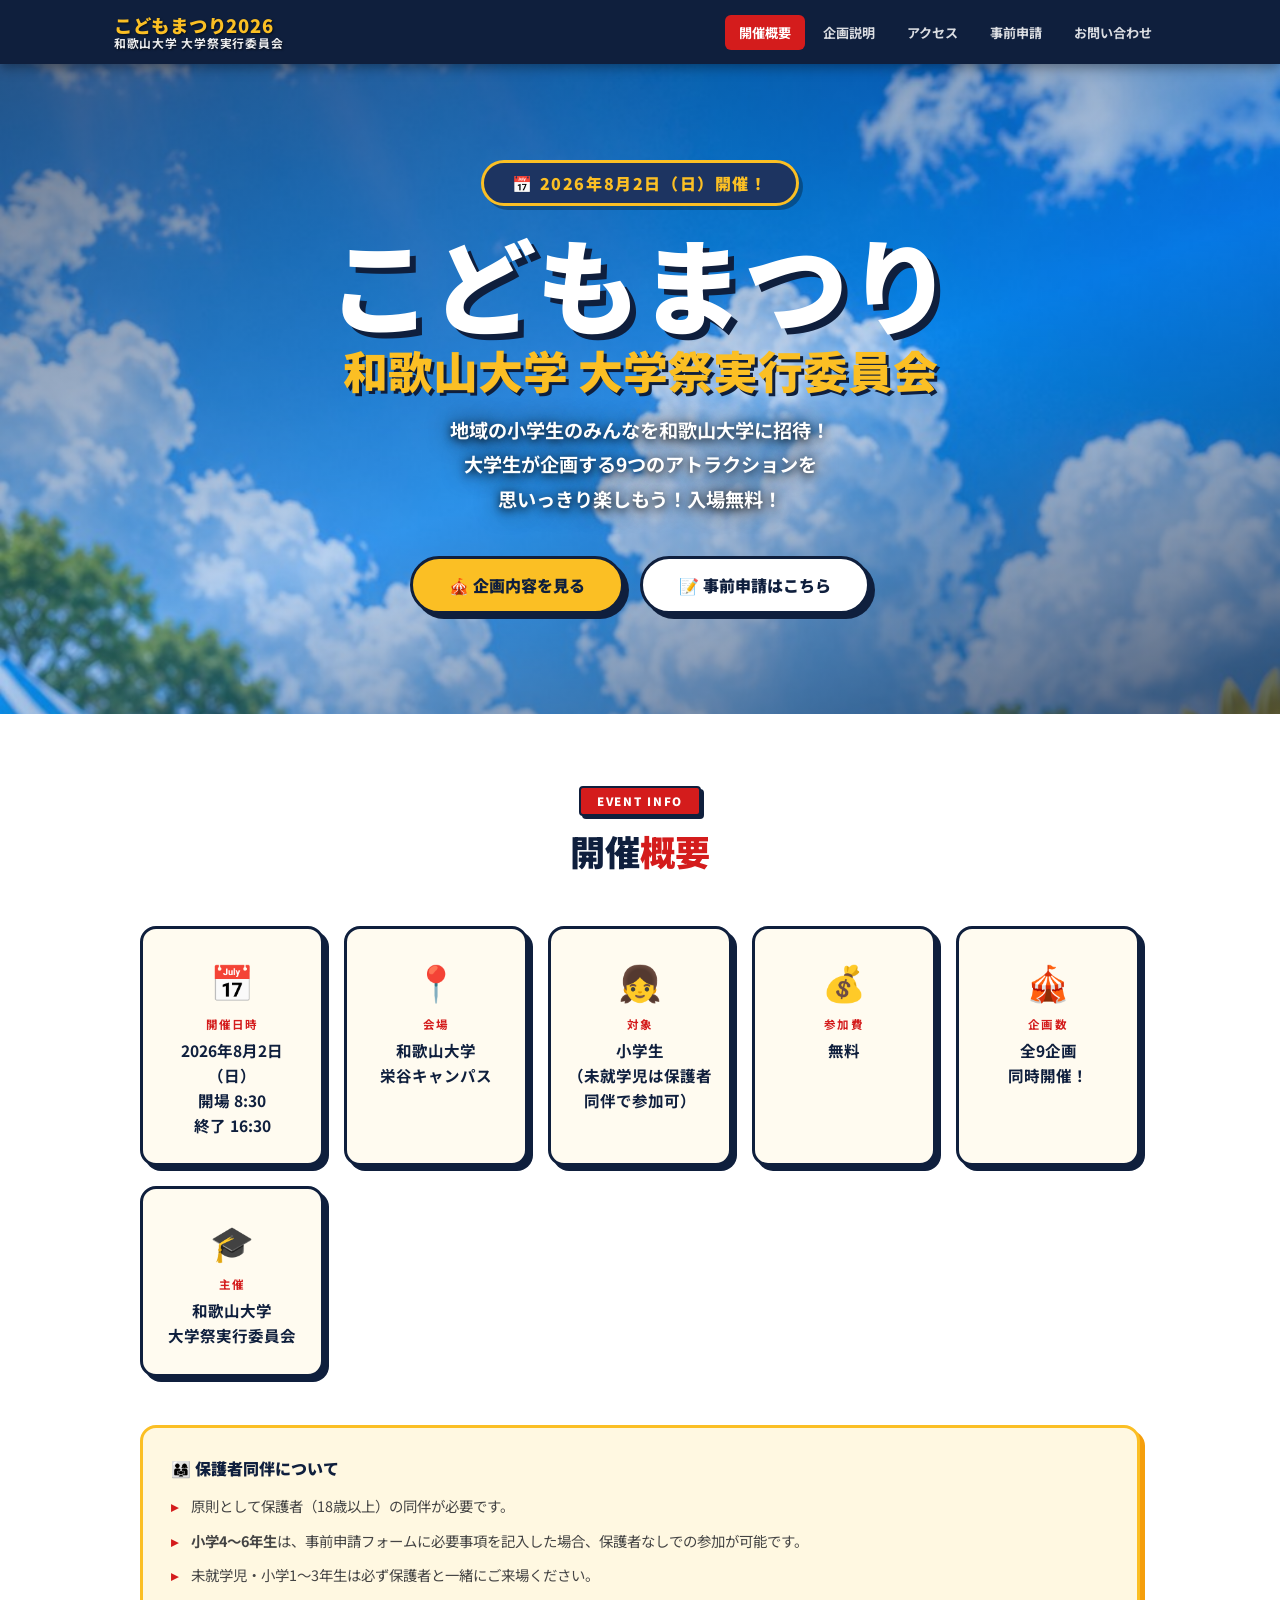
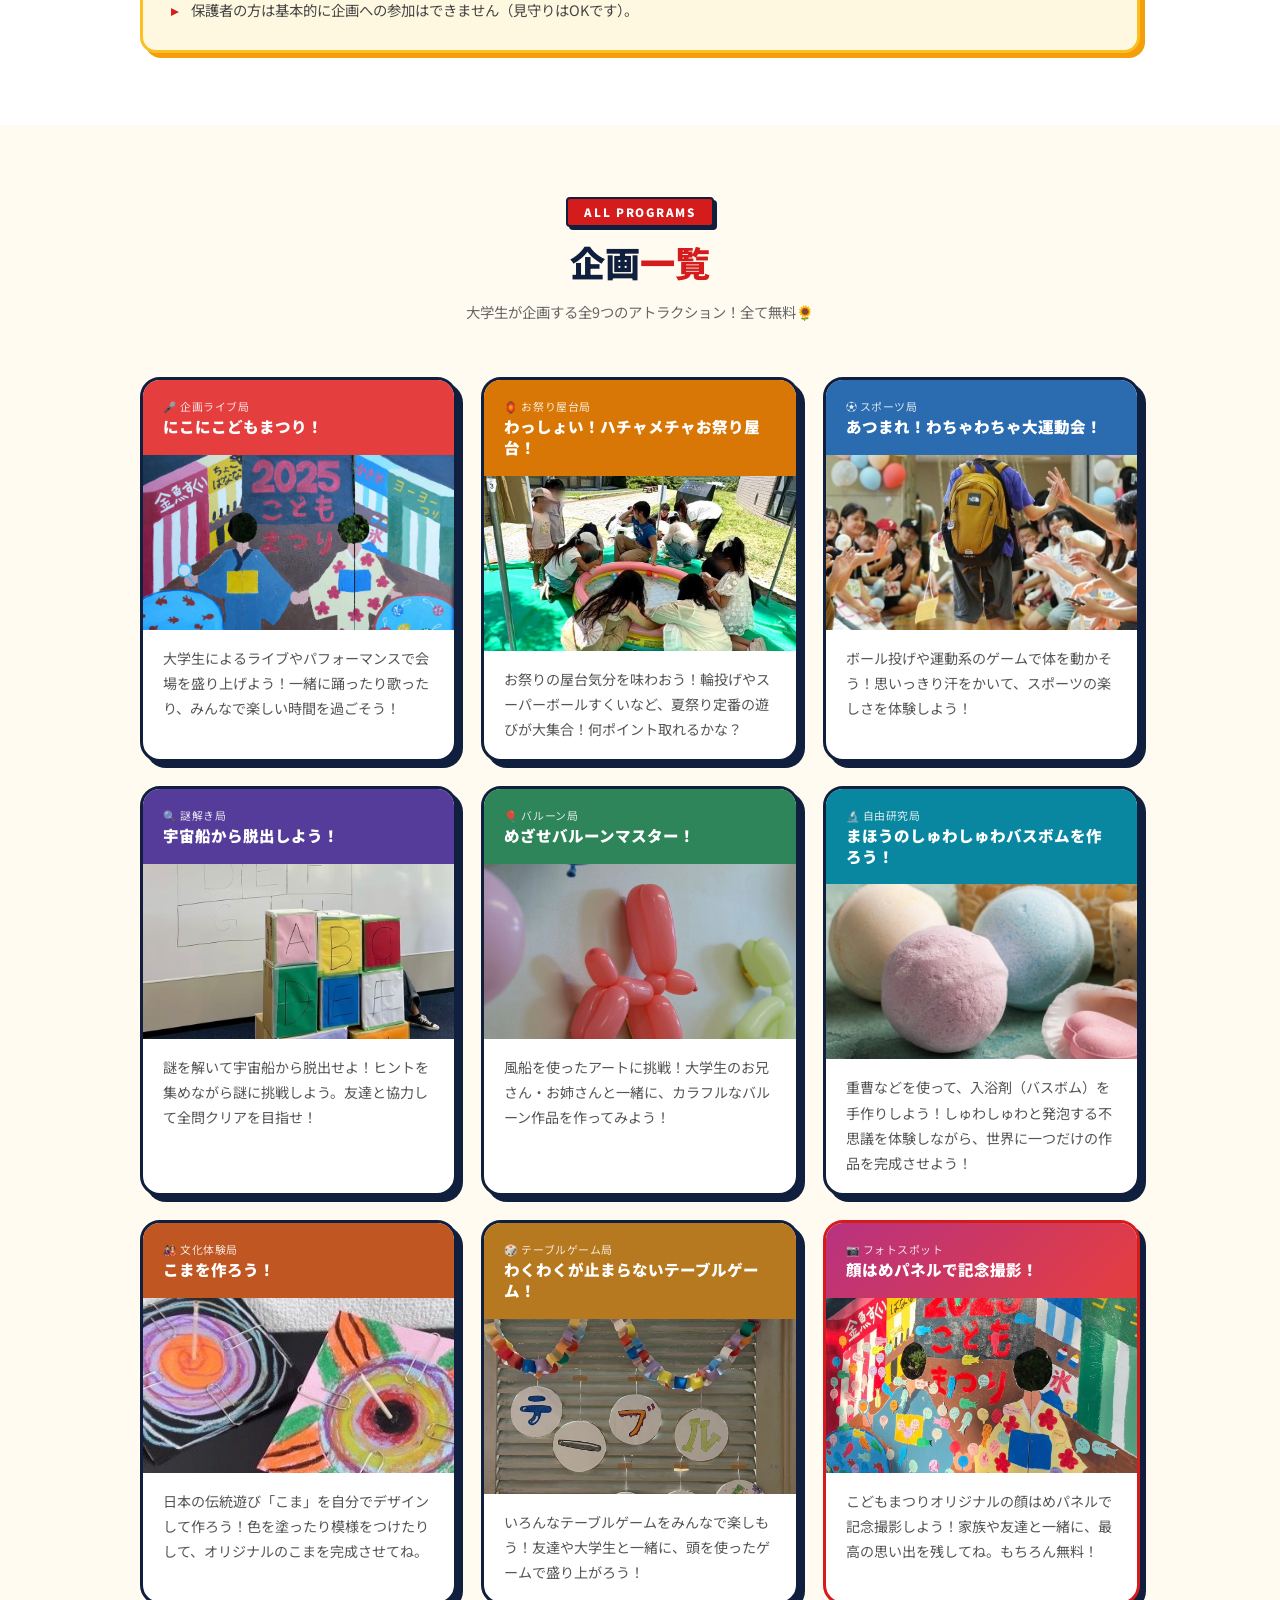
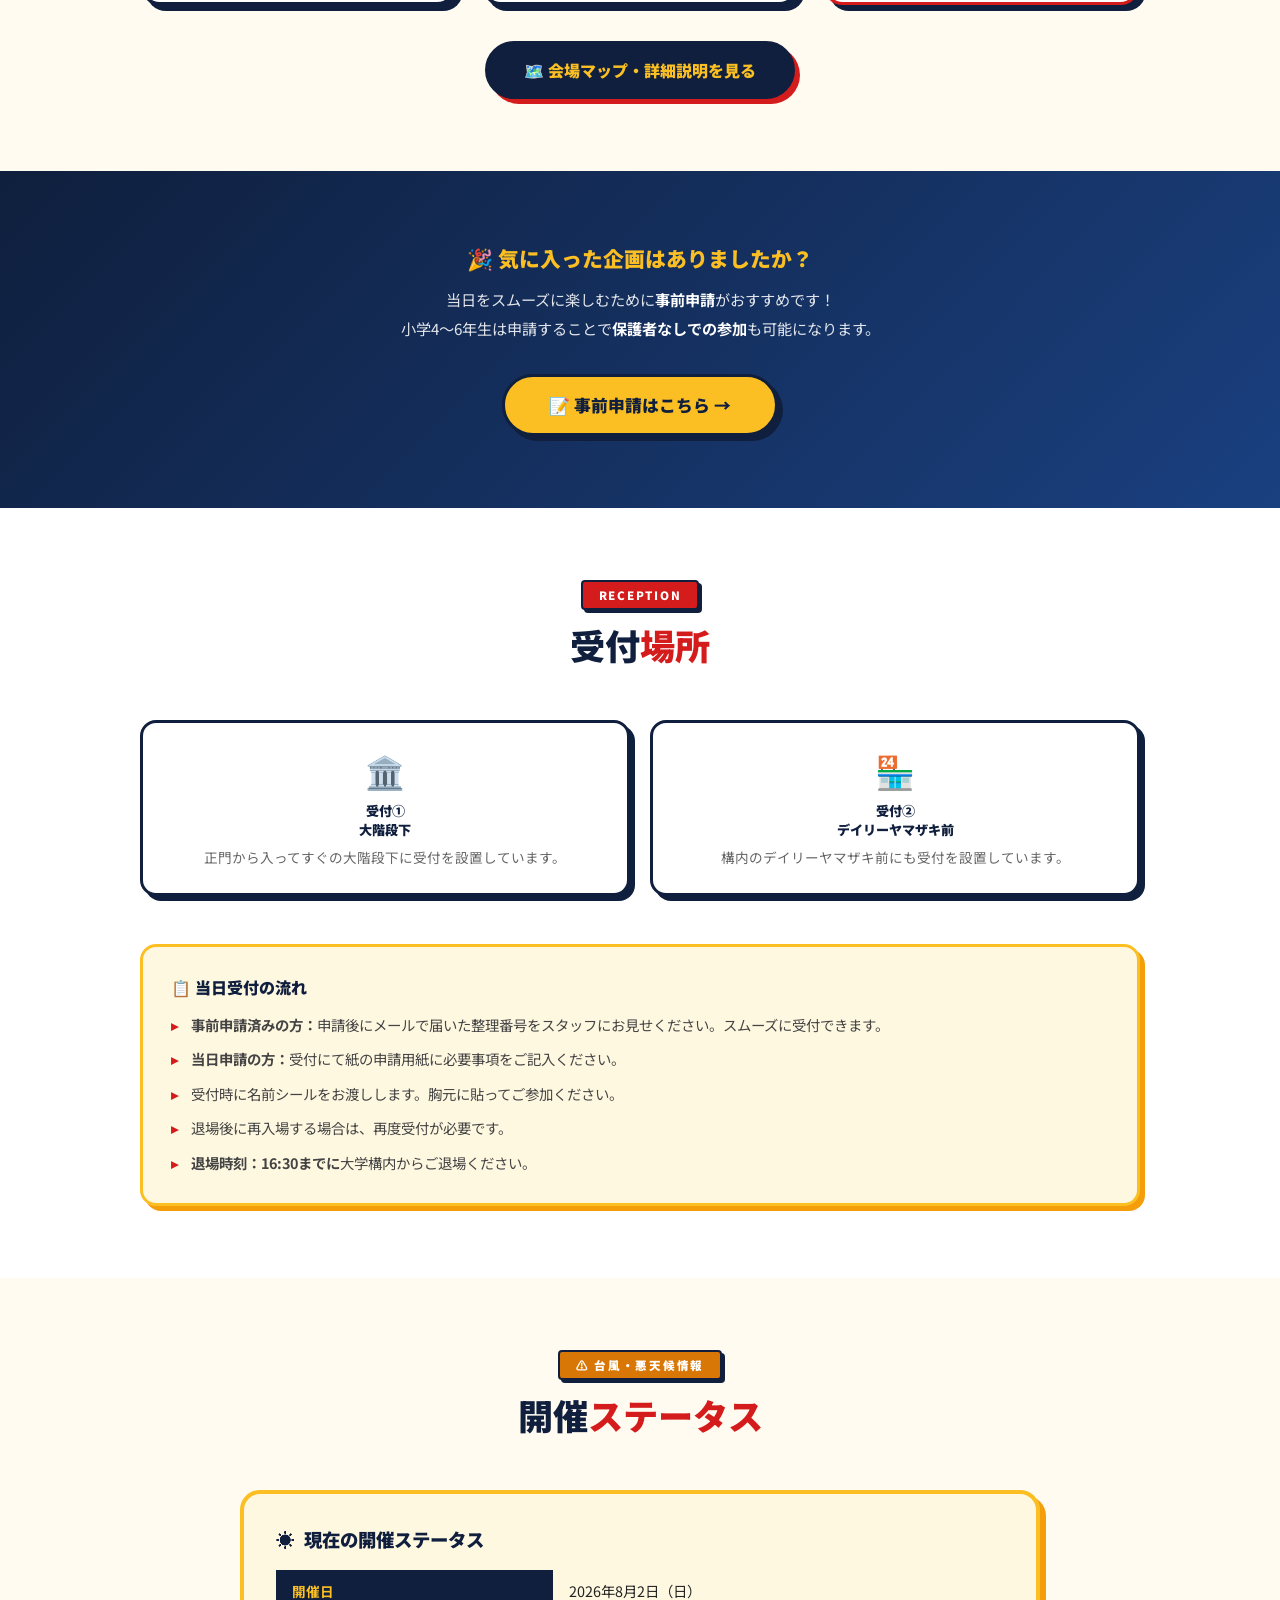
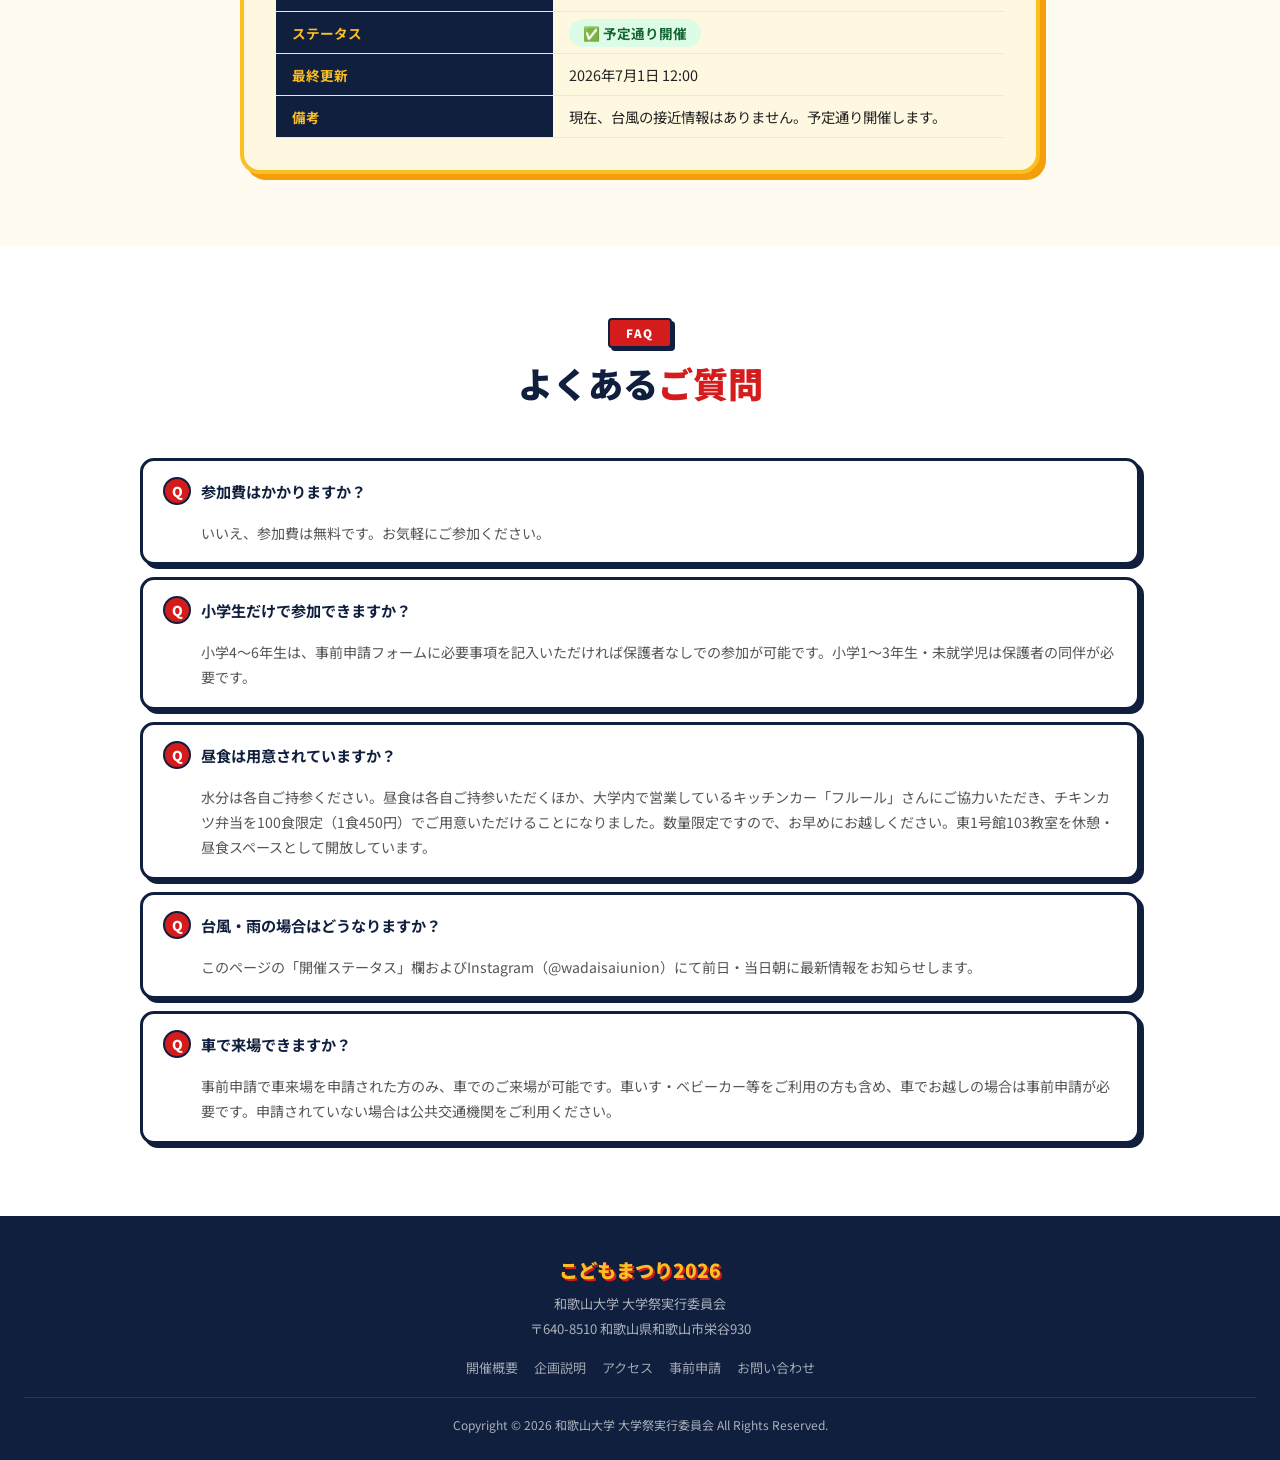
==== index.html @ 5f835b02 "SEO対策：meta description・OGP・canonical・構造化データ・favicon・alt属性を追加" ====
<!DOCTYPE html>
<html lang="ja">
<head>
  <meta charset="UTF-8">
  <meta name="viewport" content="width=device-width, initial-scale=1.0">
  <title>開催概要 | こどもまつり2026</title>
  <meta name="description" content="和歌山大学大学祭実行委員会主催。地域の小学生を招いたこどもまつり2026。2026年8月2日（日）開催！">
  <link rel="canonical" href="https://wadaisai-26.github.io/">
  <link rel="icon" href="favicon.svg" type="image/svg+xml">
  <meta property="og:site_name" content="こどもまつり2026">
  <meta property="og:type" content="website">
  <meta property="og:locale" content="ja_JP">
  <meta property="og:url" content="https://wadaisai-26.github.io/">
  <meta property="og:title" content="開催概要 | こどもまつり2026">
  <meta property="og:description" content="和歌山大学大学祭実行委員会主催。地域の小学生を招いたこどもまつり2026。2026年8月2日（日）開催！">
  <meta property="og:image" content="https://wadaisai-26.github.io/summer_hero.jpg">
  <meta name="twitter:card" content="summary_large_image">
  <link rel="stylesheet" href="common.css">
  <style>
    .hero {
      background: url('summer_hero.jpg') center center / cover no-repeat;
      padding: 96px 24px 100px;
      text-align: center;
      position: relative;
      overflow: hidden;
    }
    .hero::before {
      content: '';
      position: absolute;
      inset: 0;
      background: linear-gradient(160deg,
        rgba(15,31,61,0.60) 0%,
        rgba(20,100,200,0.28) 55%,
        rgba(15,31,61,0.68) 100%);
      z-index: 0;
    }
    .hero > * { position: relative; z-index: 1; }
    @media (max-width: 768px) {
      .hero {
        padding: 72px 24px 80px;
      }
    }
    .hero-badge {
      display: inline-block;
      background: var(--navy);
      color: var(--yellow);
      font-size: 1rem;
      font-weight: 900;
      padding: 8px 28px;
      border-radius: 50px;
      border: 3px solid var(--yellow);
      box-shadow: 4px 4px 0 rgba(0,0,0,0.3);
      margin-bottom: 24px;
      letter-spacing: 0.1em;
    }
    .hero h1 {
      font-size: clamp(3rem, 10vw, 6.5rem);
      font-weight: 900;
      color: #fff;
      line-height: 1;
      text-shadow: 6px 6px 0 var(--navy2);
      margin-bottom: 10px;
    }
    .hero h1 em {
      color: var(--yellow);
      font-style: normal;
      font-size: clamp(1.4rem, 4vw, 2.8rem);
      display: block;
      margin-top: 14px;
      text-shadow: 3px 3px 0 var(--navy2);
    }
    .hero-sub {
      color: #fff;
      font-size: clamp(0.95rem, 2.5vw, 1.2rem);
      font-weight: 700;
      max-width: 580px;
      margin: 20px auto 40px;
      line-height: 1.8;
      text-shadow: 0 2px 8px rgba(0,0,0,0.9), 0 0 24px rgba(0,0,0,0.8);
    }
    .hero-btns { display: flex; gap: 16px; justify-content: center; flex-wrap: wrap; }

    /* 概要グリッド */
    .info-grid {
      display: grid;
      grid-template-columns: repeat(auto-fit, minmax(175px, 1fr));
      gap: 20px;
      margin-bottom: 48px;
    }
    .info-card {
      background: var(--cream);
      border: 3px solid var(--navy2);
      border-radius: 16px;
      padding: 26px 16px;
      text-align: center;
      box-shadow: 5px 5px 0 var(--navy2);
      transition: transform 0.15s;
    }
    .info-card:hover { transform: translate(-2px,-2px); }
    .info-icon { font-size: 2.2rem; margin-bottom: 10px; }
    .info-label { font-size: 0.72rem; font-weight: 700; color: var(--red); letter-spacing: 0.1em; margin-bottom: 6px; }
    .info-value { font-size: 0.97rem; font-weight: 700; color: var(--navy2); line-height: 1.6; }

    /* 保護者ルール・汎用ルールボックス */
    .rule-box {
      background: #fff8e1;
      border: 3px solid var(--yellow);
      border-radius: 16px;
      padding: 28px 28px;
      box-shadow: 5px 5px 0 #f59e0b;
      margin-bottom: 0;
    }
    .rule-box h3 {
      font-size: 1rem;
      font-weight: 900;
      color: var(--navy2);
      margin-bottom: 14px;
      display: flex;
      align-items: center;
      gap: 8px;
    }
    .rule-box ul { list-style: none; display: flex; flex-direction: column; gap: 10px; }
    .rule-box li {
      font-size: 0.9rem;
      padding-left: 1.4em;
      position: relative;
      line-height: 1.7;
      color: #444;
    }
    .rule-box li::before { content: "▸"; color: var(--red); position: absolute; left: 0; font-weight: 700; }

    /* 台風情報 */
    .typhoon-block {
      background: #fff8e1;
      border: 4px solid var(--yellow);
      border-radius: 20px;
      padding: 32px;
      box-shadow: 6px 6px 0 #f59e0b;
      max-width: 800px;
      margin: 0 auto;
    }
    .typhoon-block h2 {
      font-size: 1.15rem;
      font-weight: 900;
      color: var(--navy2);
      margin-bottom: 18px;
      display: flex;
      align-items: center;
      gap: 10px;
    }
    .typhoon-table { width: 100%; border-collapse: collapse; }
    .typhoon-table tr { border-bottom: 1px solid #e5e7eb; }
    .typhoon-table th { background: var(--navy2); color: var(--yellow); padding: 10px 16px; text-align: left; font-size: 0.85rem; width: 38%; }
    .typhoon-table td { padding: 10px 16px; font-size: 0.9rem; }
    .typhoon-detail {
      background: #fef3c7;
      border-left: 4px solid var(--orange);
      padding: 14px 18px;
      border-radius: 0 8px 8px 0;
      margin-top: 14px;
      font-size: 0.9rem;
      line-height: 1.8;
      display: none; /* ← 台風時: block */
    }

    /* FAQ */
    .faq-list { display: flex; flex-direction: column; gap: 12px; }
    .faq-item { background: #fff; border: 3px solid var(--navy2); border-radius: 14px; box-shadow: 4px 4px 0 var(--navy2); }
    .faq-q { padding: 16px 20px; font-weight: 700; font-size: 0.95rem; color: var(--navy2); display: flex; align-items: center; gap: 10px; }
    .faq-q::before { content: "Q"; background: var(--red); color: #fff; min-width: 28px; height: 28px; border-radius: 50%; display: flex; align-items: center; justify-content: center; font-size: 0.85rem; font-weight: 900; border: 2px solid var(--navy2); }
    .faq-a { padding: 0 20px 16px 58px; font-size: 0.88rem; color: #555; line-height: 1.8; }

    /* 受付場所 */
    .reception-grid { display: grid; grid-template-columns: 1fr 1fr; gap: 20px; }
    .reception-card {
      background: #fff;
      border: 3px solid var(--navy2);
      border-radius: 16px;
      padding: 24px 20px;
      text-align: center;
      box-shadow: 5px 5px 0 var(--navy2);
    }
    .reception-card .rc-icon { font-size: 2rem; margin-bottom: 8px; }
    .reception-card h3 { font-size: 0.82rem; font-weight: 900; color: var(--navy2); margin-bottom: 8px; white-space: nowrap; }
    .reception-card p { font-size: 0.85rem; color: #666; line-height: 1.6; }

    /* ===== 企画カード（index.html 埋め込み用） ===== */
    .program-grid {
      display: grid;
      grid-template-columns: repeat(auto-fit, minmax(280px, 1fr));
      gap: 24px;
    }
    .program-card {
      background: #fff;
      border: 3px solid var(--navy2);
      border-radius: 20px;
      overflow: hidden;
      box-shadow: 6px 6px 0 var(--navy2);
      transition: transform 0.15s, box-shadow 0.15s;
    }
    .ph { padding: 18px 20px; color: #fff; display: flex; align-items: center; gap: 12px; }
    .program-card:nth-child(1) .ph { background: #e53e3e; }
    .program-card:nth-child(2) .ph { background: #d97706; }
    .program-card:nth-child(3) .ph { background: #2b6cb0; }
    .program-card:nth-child(4) .ph { background: #553c9a; }
    .program-card:nth-child(5) .ph { background: #2f855a; }
    .program-card:nth-child(6) .ph { background: #0987a0; }
    .program-card:nth-child(7) .ph { background: #c05621; }
    .program-card:nth-child(8) .ph { background: #b7791f; }
    .program-card:nth-child(9) .ph { background: #b83280; }
    .ph-section { font-size: 0.68rem; opacity: 0.85; margin-bottom: 2px; letter-spacing: 0.05em; }
    .ph h3 { font-size: 0.97rem; font-weight: 900; line-height: 1.35; }
    .pc-img img { width: 100%; height: 175px; object-fit: cover; display: block; }
    .pb { padding: 16px 20px; }
    .pb p { font-size: 0.88rem; color: #555; line-height: 1.8; }
    .program-card.special { border-color: var(--red); }
    .program-card.special .ph { background: linear-gradient(135deg, #b83280, #e53e3e) !important; }

    /* 事前申請CTA */
    .apply-cta {
      background: linear-gradient(135deg, #0f1f3d 0%, #1a4080 100%);
      text-align: center;
      padding: 72px 24px;
    }
    .apply-cta-inner { max-width: 560px; margin: 0 auto; }

    @media(max-width:768px){
      .reception-grid{ grid-template-columns:1fr 1fr; }
      .info-grid{ grid-template-columns:repeat(3,1fr); gap:12px; }
      .info-card{ padding:16px 8px; }
      .info-icon{ font-size:1.6rem; }
      .info-value{ font-size:0.82rem; }
      .info-label{ font-size:0.65rem; }
      /* 企画カード スマホ: 3列コンパクト */
      .program-grid { grid-template-columns: repeat(3, 1fr); gap: 8px; }
      .program-card { border-radius: 10px; border-width: 2px; box-shadow: 2px 2px 0 var(--navy2); display: flex; flex-direction: column; aspect-ratio: 4/5; }
      .program-card.special { border-color: var(--navy2) !important; }
      .ph { padding: 6px 8px; gap: 4px; flex-shrink: 0; }
      .ph-section { font-size: 0.55rem; margin-bottom: 0; }
      .ph h3 { display: none; }
      .pc-img { flex: 1; }
      .pc-img img { width: 100%; height: 100%; object-fit: cover; }
      .pb { display: none; }
    }
  </style>
  <script type="application/ld+json">
  {
    "@context": "https://schema.org",
    "@type": "Event",
    "name": "こどもまつり2026",
    "startDate": "2026-08-02T08:30+09:00",
    "endDate": "2026-08-02T16:30+09:00",
    "eventAttendanceMode": "https://schema.org/OfflineEventAttendanceMode",
    "eventStatus": "https://schema.org/EventScheduled",
    "location": {
      "@type": "Place",
      "name": "和歌山大学",
      "address": {
        "@type": "PostalAddress",
        "addressLocality": "和歌山市",
        "addressRegion": "和歌山県",
        "addressCountry": "JP"
      }
    },
    "image": ["https://wadaisai-26.github.io/summer_hero.jpg"],
    "description": "和歌山大学大学祭実行委員会主催。地域の小学生を招いたこどもまつり2026。大学生が企画する9つのアトラクションを楽しめる入場無料のイベント。",
    "organizer": {
      "@type": "Organization",
      "name": "和歌山大学大学祭実行委員会",
      "url": "https://wadaisai-26.github.io/"
    },
    "offers": {
      "@type": "Offer",
      "price": "0",
      "priceCurrency": "JPY",
      "availability": "https://schema.org/InStock",
      "url": "https://wadaisai-26.github.io/apply.html"
    }
  }
  </script>
</head>
<body>

  <!-- 台風バナー（台風時: display:none → display:block） -->
  <div id="notice-banner" style="display:none">
    <span class="ntxt">⚠️【重要】</span> 台風接近のため開催状況が変更されました。
    <a href="#typhoon">詳細はこちら</a>
  </div>

  <header>
    <div class="header-inner">
      <a href="index.html" class="header-logo">
        こどもまつり2026
        <small>和歌山大学 大学祭実行委員会</small>
      </a>
      <nav class="global-nav">
        <a href="index.html" class="active">開催概要</a>
        <a href="program.html">企画説明</a>
        <a href="access.html">アクセス</a>
        <a href="apply.html">事前申請</a>
        <a href="contact.html">お問い合わせ</a>
      </nav>
      <button class="mobile-menu-btn" aria-label="メニュー"><span></span><span></span><span></span></button>
    </div>
  </header>

  <!-- ヒーロー -->
  <section class="hero">
    <div class="hero-badge">📅 2026年8月2日（日）開催！</div>
    <h1>
      こどもまつり
      <em>和歌山大学 大学祭実行委員会</em>
    </h1>
    <p class="hero-sub">
      地域の小学生のみんなを和歌山大学に招待！<br>
      大学生が企画する9つのアトラクションを<br>
      思いっきり楽しもう！入場無料！
    </p>
    <div class="hero-btns">
      <a href="#programs" class="btn-main">🎪 企画内容を見る</a>
      <a href="apply.html" class="btn-main" style="background:#fff;">📝 事前申請はこちら</a>
    </div>
  </section>

  <!-- 開催概要 -->
  <section class="section section-alt">
    <div class="container">
      <div class="section-head">
        <div class="section-label">EVENT INFO</div>
        <h2 class="section-title">開催<span>概要</span></h2>
      </div>
      <div class="info-grid">
        <div class="info-card"><div class="info-icon">📅</div><div class="info-label">開催日時</div><div class="info-value">2026年8月2日（日）<br>開場 8:30<br>終了 16:30</div></div>
        <div class="info-card"><div class="info-icon">📍</div><div class="info-label">会場</div><div class="info-value">和歌山大学<br>栄谷キャンパス</div></div>
        <div class="info-card"><div class="info-icon">👧</div><div class="info-label">対象</div><div class="info-value">小学生<br>（未就学児は保護者<br>同伴で参加可）</div></div>
        <div class="info-card"><div class="info-icon">💰</div><div class="info-label">参加費</div><div class="info-value">無料</div></div>
        <div class="info-card"><div class="info-icon">🎪</div><div class="info-label">企画数</div><div class="info-value">全9企画<br>同時開催！</div></div>
        <div class="info-card"><div class="info-icon">🎓</div><div class="info-label">主催</div><div class="info-value">和歌山大学<br>大学祭実行委員会</div></div>
      </div>

      <!-- 保護者同伴ルール -->
      <div class="rule-box">
        <h3>👨‍👩‍👧 保護者同伴について</h3>
        <ul>
          <li>原則として保護者（18歳以上）の同伴が必要です。</li>
          <li><strong>小学4〜6年生</strong>は、事前申請フォームに必要事項を記入した場合、保護者なしでの参加が可能です。</li>
          <li>未就学児・小学1〜3年生は必ず保護者と一緒にご来場ください。</li>
          <li>保護者の方は基本的に企画への参加はできません（見守りはOKです）。</li>
        </ul>
      </div>
    </div>
  </section>

  <!-- ===== 企画一覧（同一ページ内） ===== -->
  <section class="section" id="programs">
    <div class="container">
      <div class="section-head">
        <div class="section-label">ALL PROGRAMS</div>
        <h2 class="section-title">企画<span>一覧</span></h2>
        <p style="font-size:0.9rem;color:#666;margin-top:14px;line-height:1.8">
          大学生が企画する全9つのアトラクション！全て無料🌻
        </p>
      </div>

      <div class="program-grid">

        <div class="program-card">
          <div class="ph">
            <div class="ph-text">
              <div class="ph-section">🎤 企画ライブ局</div>
              <h3>にこにこどもまつり！</h3>
            </div>
          </div>
          <div class="pc-img"><img src="festival.jpg" alt="企画ライブ局"></div>
          <div class="pb">
            <p>大学生によるライブやパフォーマンスで会場を盛り上げよう！一緒に踊ったり歌ったり、みんなで楽しい時間を過ごそう！</p>
          </div>
        </div>

        <div class="program-card">
          <div class="ph">
            <div class="ph-text">
              <div class="ph-section">🏮 お祭り屋台局</div>
              <h3>わっしょい！ハチャメチャお祭り屋台！</h3>
            </div>
          </div>
          <div class="pc-img"><img src="yatai.jpg" alt="お祭り屋台局"></div>
          <div class="pb">
            <p>お祭りの屋台気分を味わおう！輪投げやスーパーボールすくいなど、夏祭り定番の遊びが大集合！何ポイント取れるかな？</p>
          </div>
        </div>

        <div class="program-card">
          <div class="ph">
            <div class="ph-text">
              <div class="ph-section">⚽ スポーツ局</div>
              <h3>あつまれ！わちゃわちゃ大運動会！</h3>
            </div>
          </div>
          <div class="pc-img"><img src="sports.jpg" alt="スポーツ局"></div>
          <div class="pb">
            <p>ボール投げや運動系のゲームで体を動かそう！思いっきり汗をかいて、スポーツの楽しさを体験しよう！</p>
          </div>
        </div>

        <div class="program-card">
          <div class="ph">
            <div class="ph-text">
              <div class="ph-section">🔍 謎解き局</div>
              <h3>宇宙船から脱出しよう！</h3>
            </div>
          </div>
          <div class="pc-img"><img src="nazotoki.jpg" alt="謎解き局"></div>
          <div class="pb">
            <p>謎を解いて宇宙船から脱出せよ！ヒントを集めながら謎に挑戦しよう。友達と協力して全問クリアを目指せ！</p>
          </div>
        </div>

        <div class="program-card">
          <div class="ph">
            <div class="ph-text">
              <div class="ph-section">🎈 バルーン局</div>
              <h3>めざせバルーンマスター！</h3>
            </div>
          </div>
          <div class="pc-img"><img src="balloon.jpg" alt="バルーン局"></div>
          <div class="pb">
            <p>風船を使ったアートに挑戦！大学生のお兄さん・お姉さんと一緒に、カラフルなバルーン作品を作ってみよう！</p>
          </div>
        </div>

        <div class="program-card">
          <div class="ph">
            <div class="ph-text">
              <div class="ph-section">🔬 自由研究局</div>
              <h3>まほうのしゅわしゅわバスボムを作ろう！</h3>
            </div>
          </div>
          <div class="pc-img"><img src="basbomb.jpg" alt="自由研究局"></div>
          <div class="pb">
            <p>重曹などを使って、入浴剤（バスボム）を手作りしよう！しゅわしゅわと発泡する不思議を体験しながら、世界に一つだけの作品を完成させよう！</p>
          </div>
        </div>

        <div class="program-card">
          <div class="ph">
            <div class="ph-text">
              <div class="ph-section">🎎 文化体験局</div>
              <h3>こまを作ろう！</h3>
            </div>
          </div>
          <div class="pc-img"><img src="koma.jpg" alt="文化体験局"></div>
          <div class="pb">
            <p>日本の伝統遊び「こま」を自分でデザインして作ろう！色を塗ったり模様をつけたりして、オリジナルのこまを完成させてね。</p>
          </div>
        </div>

        <div class="program-card">
          <div class="ph">
            <div class="ph-text">
              <div class="ph-section">🎲 テーブルゲーム局</div>
              <h3>わくわくが止まらないテーブルゲーム！</h3>
            </div>
          </div>
          <div class="pc-img"><img src="tablegame.jpg" alt="テーブルゲーム局"></div>
          <div class="pb">
            <p>いろんなテーブルゲームをみんなで楽しもう！友達や大学生と一緒に、頭を使ったゲームで盛り上がろう！</p>
          </div>
        </div>

        <div class="program-card special">
          <div class="ph" style="background:linear-gradient(135deg,#0987a0,#2b6cb0)">
            <div class="ph-text">
              <div class="ph-section">📷 フォトスポット</div>
              <h3>顔はめパネルで記念撮影！</h3>
            </div>
          </div>
          <div class="pc-img"><img src="kaohame.jpg" alt="フォトスポット"></div>
          <div class="pb">
            <p>こどもまつりオリジナルの顔はめパネルで記念撮影しよう！家族や友達と一緒に、最高の思い出を残してね。もちろん無料！</p>
          </div>
        </div>

      </div>

      <!-- 詳細ページへのリンク -->
      <div style="text-align:center;margin-top:36px">
        <a href="program.html" class="btn-navy">🗺️ 会場マップ・詳細説明を見る</a>
      </div>
    </div>
  </section>

  <!-- ===== 事前申請 CTA ===== -->
  <section class="apply-cta">
    <div class="apply-cta-inner">
      <p style="font-size:clamp(1rem,3vw,1.3rem);font-weight:900;color:var(--yellow);margin-bottom:12px">
        🎉 気に入った企画はありましたか？
      </p>
      <p style="font-size:0.95rem;color:rgba(255,255,255,0.88);margin-bottom:32px;line-height:1.9">
        当日をスムーズに楽しむために<strong style="color:#fff">事前申請</strong>がおすすめです！<br>
        小学4〜6年生は申請することで<strong style="color:#fff">保護者なしでの参加</strong>も可能になります。
      </p>
      <a href="apply.html" class="btn-main" style="font-size:1.05rem;padding:16px 44px">📝 事前申請はこちら →</a>
    </div>
  </section>

  <!-- 受付について -->
  <section class="section section-alt">
    <div class="container">
      <div class="section-head">
        <div class="section-label">RECEPTION</div>
        <h2 class="section-title">受付<span>場所</span></h2>
      </div>
      <div class="reception-grid" style="margin-bottom:48px">
        <div class="reception-card">
          <div class="rc-icon">🏛️</div>
          <h3>受付①<br>大階段下</h3>
          <p>正門から入ってすぐの大階段下に受付を設置しています。</p>
        </div>
        <div class="reception-card">
          <div class="rc-icon">🏪</div>
          <h3>受付②<br>デイリーヤマザキ前</h3>
          <p>構内のデイリーヤマザキ前にも受付を設置しています。</p>
        </div>
      </div>
      <div class="rule-box">
        <h3>📋 当日受付の流れ</h3>
        <ul>
          <li><strong>事前申請済みの方：</strong>申請後にメールで届いた整理番号をスタッフにお見せください。スムーズに受付できます。</li>
          <li><strong>当日申請の方：</strong>受付にて紙の申請用紙に必要事項をご記入ください。</li>
          <li>受付時に名前シールをお渡しします。胸元に貼ってご参加ください。</li>
          <li>退場後に再入場する場合は、再度受付が必要です。</li>
          <li><strong>退場時刻：16:30までに</strong>大学構内からご退場ください。</li>
        </ul>
      </div>
    </div>
  </section>

  <!-- 台風・悪天候情報 -->
  <section class="section" id="typhoon">
    <div class="container">
      <div class="section-head">
        <div class="section-label" style="background:#d97706">⚠ 台風・悪天候情報</div>
        <h2 class="section-title">開催<span>ステータス</span></h2>
      </div>
      <div class="typhoon-block">
        <h2><span>☀️</span>現在の開催ステータス</h2>
        <table class="typhoon-table">
          <tr><th>開催日</th><td>2026年8月2日（日）</td></tr>
          <tr>
            <th>ステータス</th>
            <!-- ★ 変更ポイント：中止→status-cancel／延期→status-delay -->
            <td><span class="status-open">✅ 予定通り開催</span></td>
          </tr>
          <tr>
            <th>最終更新</th>
            <!-- ★ 変更ポイント：更新日時を書き換えてください -->
            <td>2026年7月1日 12:00</td>
          </tr>
          <tr>
            <th>備考</th>
            <!-- ★ 変更ポイント：メッセージを書き換えてください -->
            <td>現在、台風の接近情報はありません。予定通り開催します。</td>
          </tr>
        </table>
        <!-- ★ 台風詳細（display:none → block で表示） -->
        <div class="typhoon-detail">
          <strong>⚠️ 台風接近に伴う対応について</strong><br><br>
          台風○号の接近に伴い、こどもまつりの開催を中止することになりました。<br>
          ご参加予定の皆様には大変申し訳ございません。<br><br>
          ・振替開催：現時点では未定です<br>
          ・お問い合わせ：zusi@wakayama-u.ac.jp / 080-6382-5562<br><br>
          今後の情報はこのページおよびInstagram（@wadaisaiunion）にてお知らせします。
        </div>
      </div>
    </div>
  </section>

  <!-- よくある質問 -->
  <section class="section section-alt">
    <div class="container">
      <div class="section-head">
        <div class="section-label">FAQ</div>
        <h2 class="section-title">よくある<span>ご質問</span></h2>
      </div>
      <div class="faq-list">
        <div class="faq-item">
          <div class="faq-q">参加費はかかりますか？</div>
          <div class="faq-a">いいえ、参加費は無料です。お気軽にご参加ください。</div>
        </div>
        <div class="faq-item">
          <div class="faq-q">小学生だけで参加できますか？</div>
          <div class="faq-a">小学4〜6年生は、事前申請フォームに必要事項を記入いただければ保護者なしでの参加が可能です。小学1〜3年生・未就学児は保護者の同伴が必要です。</div>
        </div>
        <div class="faq-item">
          <div class="faq-q">昼食は用意されていますか？</div>
          <div class="faq-a">水分は各自ご持参ください。昼食は各自ご持参いただくほか、大学内で営業しているキッチンカー「フルール」さんにご協力いただき、チキンカツ弁当を100食限定（1食450円）でご用意いただけることになりました。数量限定ですので、お早めにお越しください。東1号館103教室を休憩・昼食スペースとして開放しています。</div>
        </div>
        <div class="faq-item">
          <div class="faq-q">台風・雨の場合はどうなりますか？</div>
          <div class="faq-a">このページの「開催ステータス」欄およびInstagram（@wadaisaiunion）にて前日・当日朝に最新情報をお知らせします。</div>
        </div>
        <div class="faq-item">
          <div class="faq-q">車で来場できますか？</div>
          <div class="faq-a">事前申請で車来場を申請された方のみ、車でのご来場が可能です。車いす・ベビーカー等をご利用の方も含め、車でお越しの場合は事前申請が必要です。申請されていない場合は公共交通機関をご利用ください。</div>
        </div>
      </div>
    </div>
  </section>

  <footer>
    <div class="footer-logo">こどもまつり2026</div>
    <p>和歌山大学 大学祭実行委員会<br>〒640-8510 和歌山県和歌山市栄谷930</p>
    <div class="footer-nav">
      <a href="index.html">開催概要</a>
      <a href="program.html">企画説明</a>
      <a href="access.html">アクセス</a>
      <a href="apply.html">事前申請</a>
      <a href="contact.html">お問い合わせ</a>
    </div>
    <p class="footer-copy">Copyright &copy; 2026 和歌山大学 大学祭実行委員会 All Rights Reserved.</p>
  </footer>
  <script src="common.js"></script>
</body>
</html>
---- common.css ----
/* ============================================================
   こどもまつり2026 共通スタイルシート
   ============================================================ */
@import url('https://fonts.googleapis.com/css2?family=Noto+Sans+JP:wght@400;700;900&display=swap');

:root {
  --red:    #d41c1c;
  --red2:   #a01010;
  --orange: #f97316;
  --yellow: #fbbf24;
  --navy:   #1d3461;
  --navy2:  #0f1f3d;
  --white:  #ffffff;
  --cream:  #fffbf0;
}

*, *::before, *::after { box-sizing: border-box; margin: 0; padding: 0; }
html { scroll-behavior: smooth; }
body {
  font-family: 'Noto Sans JP', 'Hiragino Kaku Gothic ProN', Meiryo, sans-serif;
  background: var(--cream);
  color: #222;
  overflow-x: hidden;
}
img { max-width: 100%; height: auto; display: block; }
a { text-decoration: none; color: inherit; }

/* ===== 緊急バナー ===== */
#notice-banner {
  background: #1a1a2e;
  color: #fff;
  padding: 13px 20px;
  text-align: center;
  font-size: 0.95rem;
  font-weight: 700;
  border-bottom: 4px solid var(--yellow);
  display: none;
}
#notice-banner .ntxt { color: var(--yellow); }
#notice-banner a { color: #7dd3fc; text-decoration: underline; }

/* ===== ヘッダー ===== */
header {
  background: var(--navy2);
  position: sticky;
  top: 0;
  z-index: 1000;
  box-shadow: 0 3px 12px rgba(0,0,0,0.4);
}
.header-inner {
  max-width: 1100px;
  margin: 0 auto;
  padding: 0 24px;
  display: flex;
  align-items: center;
  justify-content: space-between;
  height: 64px;
}
.header-logo {
  color: var(--yellow);
  font-size: 1.15rem;
  font-weight: 900;
  letter-spacing: 0.04em;
  text-shadow: 1px 1px 2px rgba(0,0,0,0.6);
  line-height: 1.2;
}
.header-logo small {
  color: rgba(255,255,255,0.92);
  font-size: 0.74rem;
  font-weight: 700;
  display: block;
}

/* ===== グローバルナビ ===== */
.global-nav { display: flex; gap: 4px; }
.global-nav a {
  color: rgba(255,255,255,0.85);
  font-size: 0.82rem;
  font-weight: 700;
  padding: 8px 14px;
  border-radius: 6px;
  transition: background 0.2s, color 0.2s;
  white-space: nowrap;
}
.global-nav a:hover,
.global-nav a.active {
  background: var(--red);
  color: #fff;
}

/* ===== ページヒーロー（各ページ上部帯） ===== */
.page-hero {
  background: var(--red);
  background-image: repeating-conic-gradient(
    from 0deg at 50% 60%,
    rgba(255,200,0,0.05) 0deg 10deg,
    transparent 10deg 20deg
  );
  padding: 56px 24px 52px;
  text-align: center;
  color: #fff;
}
.page-hero h1 {
  font-size: clamp(1.8rem, 5vw, 2.8rem);
  font-weight: 900;
  text-shadow: 4px 4px 0 var(--navy2);
  margin-bottom: 10px;
}
.page-hero p {
  font-size: 1rem;
  opacity: 0.9;
}

/* ===== 共通セクション ===== */
.section { padding: 72px 24px; }
.section-alt { background: #fff; }
.container { max-width: 1000px; margin: 0 auto; }
.section-head { text-align: center; margin-bottom: 52px; }
.section-label {
  display: inline-block;
  background: var(--red);
  color: #fff;
  font-size: 0.72rem;
  font-weight: 900;
  letter-spacing: 0.15em;
  padding: 5px 16px;
  border-radius: 4px;
  border: 2px solid var(--navy2);
  box-shadow: 3px 3px 0 var(--navy2);
  margin-bottom: 12px;
}
.section-title {
  font-size: clamp(1.5rem, 4vw, 2.2rem);
  font-weight: 900;
  color: var(--navy2);
  line-height: 1.3;
}
.section-title span { color: var(--red); }

/* ===== ボタン ===== */
.btn-main {
  display: inline-block;
  background: var(--yellow);
  color: var(--navy2);
  font-weight: 900;
  font-size: 1rem;
  padding: 14px 36px;
  border-radius: 50px;
  border: 3px solid var(--navy2);
  box-shadow: 5px 5px 0 var(--navy2);
  transition: transform 0.15s, box-shadow 0.15s;
}
.btn-main:hover { transform: translate(-2px,-2px); box-shadow: 7px 7px 0 var(--navy2); }
.btn-navy {
  display: inline-block;
  background: var(--navy2);
  color: var(--yellow);
  font-weight: 900;
  font-size: 1rem;
  padding: 14px 36px;
  border-radius: 50px;
  border: 3px solid var(--navy2);
  box-shadow: 5px 5px 0 var(--red);
  transition: transform 0.15s, box-shadow 0.15s;
}
.btn-navy:hover { transform: translate(-2px,-2px); box-shadow: 7px 7px 0 var(--red); }

/* ===== カード共通 ===== */
.card {
  background: var(--white);
  border: 3px solid var(--navy2);
  border-radius: 16px;
  box-shadow: 5px 5px 0 var(--navy2);
  overflow: hidden;
  transition: transform 0.15s, box-shadow 0.15s;
}
.card:hover { transform: translate(-2px,-2px); box-shadow: 7px 7px 0 var(--navy2); }

/* ===== フッター ===== */
footer {
  background: var(--navy2);
  color: rgba(255,255,255,0.65);
  padding: 40px 24px 24px;
  text-align: center;
}
.footer-logo {
  color: var(--yellow);
  font-size: 1.2rem;
  font-weight: 900;
  margin-bottom: 8px;
  text-shadow: 2px 2px 0 var(--red);
}
footer p { font-size: 0.82rem; line-height: 1.9; }
.footer-nav {
  display: flex;
  gap: 16px;
  justify-content: center;
  flex-wrap: wrap;
  margin: 16px 0;
}
.footer-nav a {
  color: rgba(255,255,255,0.6);
  font-size: 0.82rem;
  transition: color 0.2s;
}
.footer-nav a:hover { color: var(--yellow); }
.footer-copy {
  margin-top: 20px;
  border-top: 1px solid rgba(255,255,255,0.1);
  padding-top: 16px;
  font-size: 0.75rem;
}

/* ===== レスポンシブ ===== */
@media (max-width: 768px) {
  .section { padding: 40px 16px; }
  .section-head { margin-bottom: 28px; }
  .page-hero { padding: 36px 16px 32px; }
  .page-hero h1 { font-size: 1.6rem; }
  .page-hero p { font-size: 0.85rem; }
  .container { padding: 0; }
  .btn-main { font-size: 0.9rem; padding: 12px 28px; }
  .global-nav {
    display: none;
    position: absolute;
    top: 64px;
    left: 0;
    right: 0;
    background: var(--navy2);
    flex-direction: column;
    gap: 0;
    padding: 8px 0 16px;
    border-top: 3px solid var(--red);
    z-index: 99;
  }
  .global-nav.open { display: flex; }
  .global-nav a {
    padding: 14px 28px;
    font-size: 1rem;
    border-radius: 0;
    border-bottom: 1px solid rgba(255,255,255,0.08);
  }
  .mobile-menu-btn {
    display: flex;
    flex-direction: column;
    gap: 5px;
    background: none;
    border: none;
    cursor: pointer;
    padding: 8px;
  }
  .mobile-menu-btn span {
    display: block;
    width: 26px;
    height: 2px;
    background: #fff;
    border-radius: 2px;
    transition: transform 0.2s, opacity 0.2s;
  }
  .mobile-menu-btn.active span:nth-child(1) { transform: translateY(7px) rotate(45deg); }
  .mobile-menu-btn.active span:nth-child(2) { opacity: 0; }
  .mobile-menu-btn.active span:nth-child(3) { transform: translateY(-7px) rotate(-45deg); }
}
@media (min-width: 769px) {
  .mobile-menu-btn { display: none; }
}

/* ===== 台風ステータス ===== */
.status-open   { background:#dcfce7; color:#166534; font-weight:700; padding:4px 14px; border-radius:20px; font-size:0.85rem; }
.status-cancel { background:#fee2e2; color:#991b1b; font-weight:700; padding:4px 14px; border-radius:20px; font-size:0.85rem; }
.status-delay  { background:#fef3c7; color:#92400e; font-weight:700; padding:4px 14px; border-radius:20px; font-size:0.85rem; }
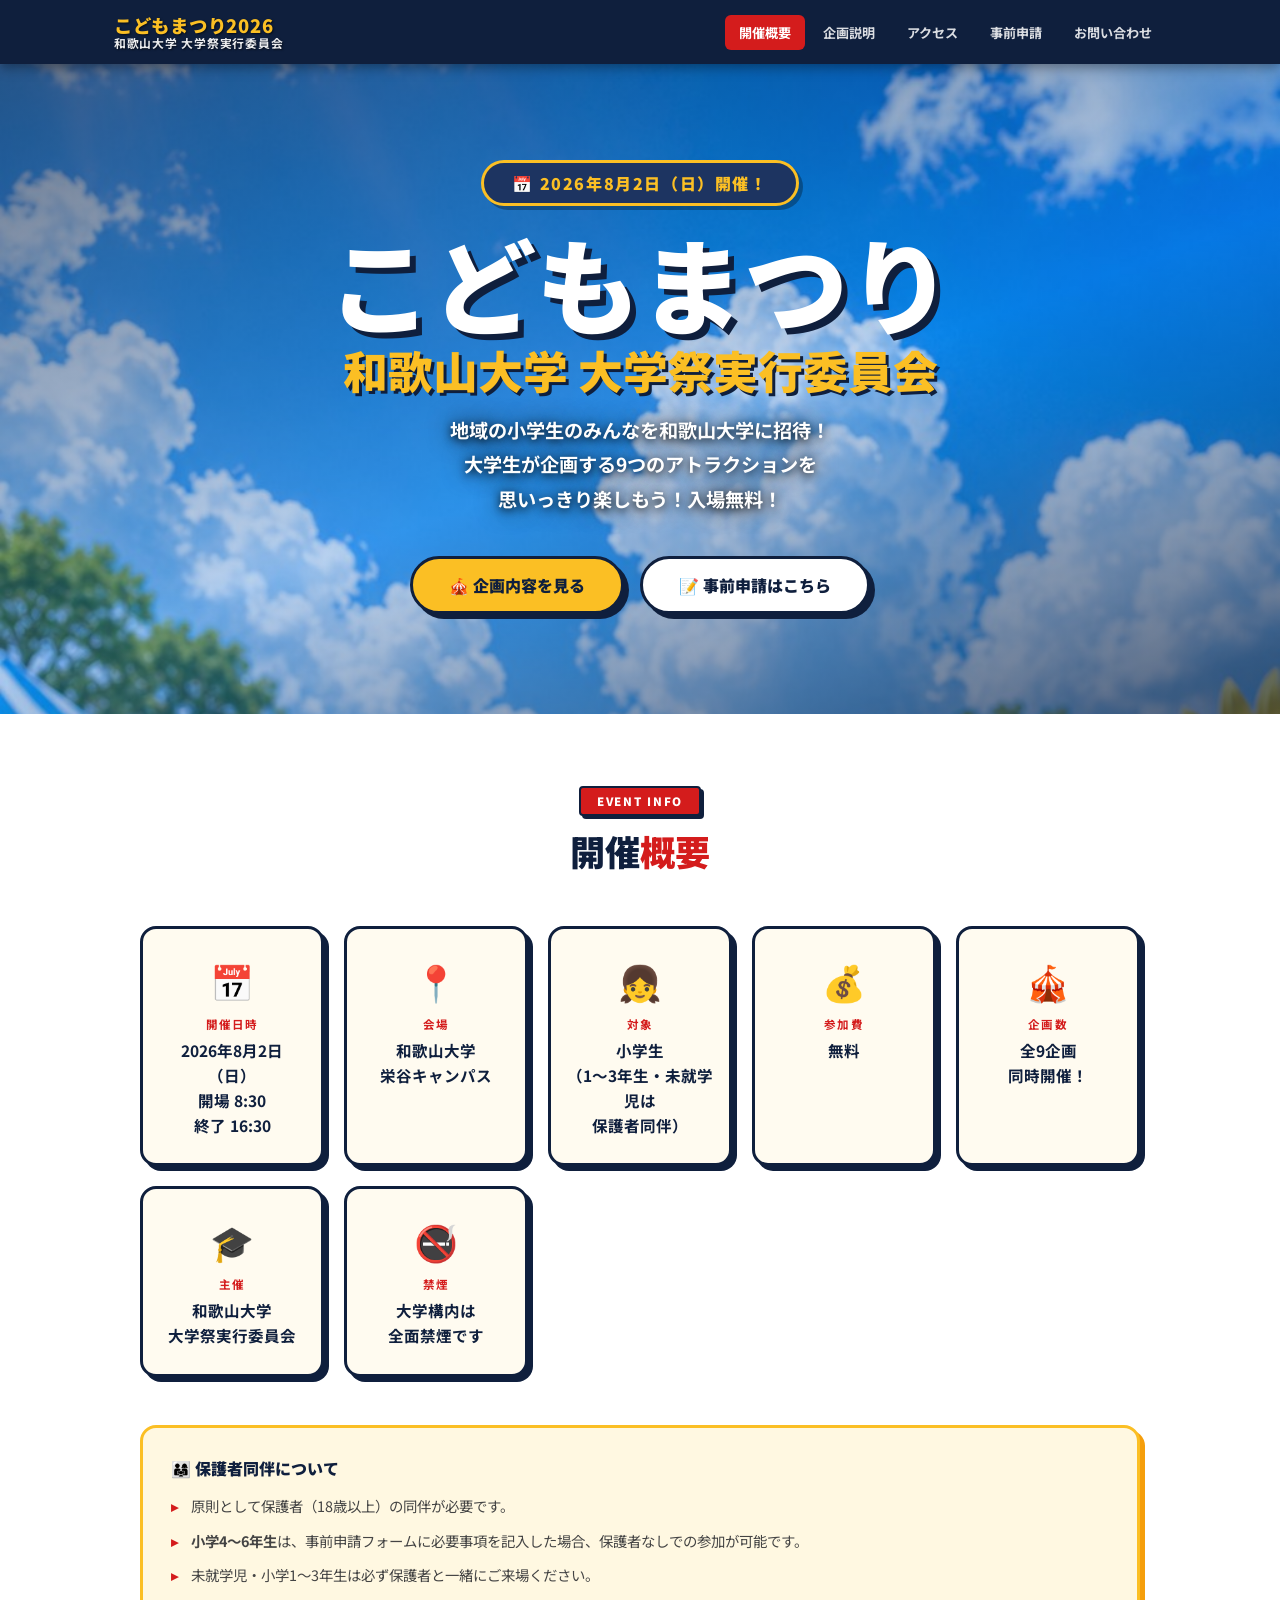
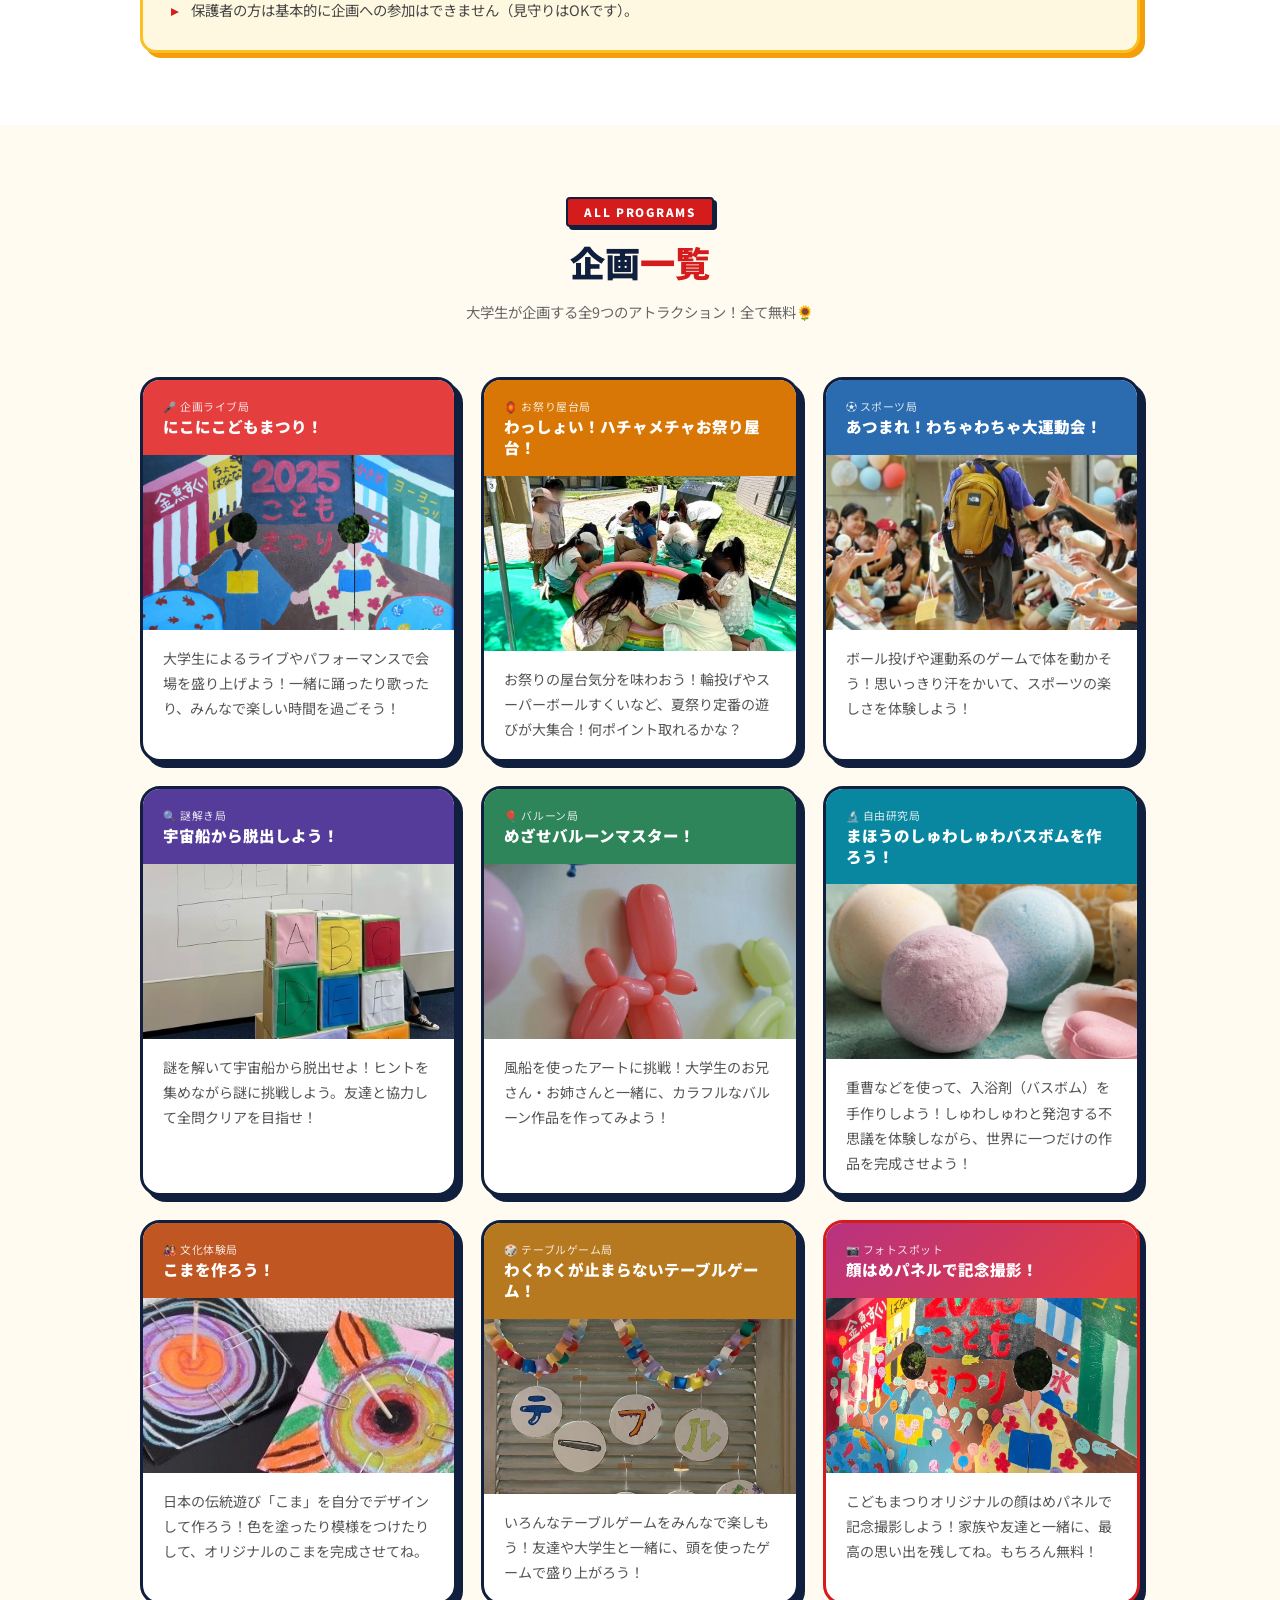
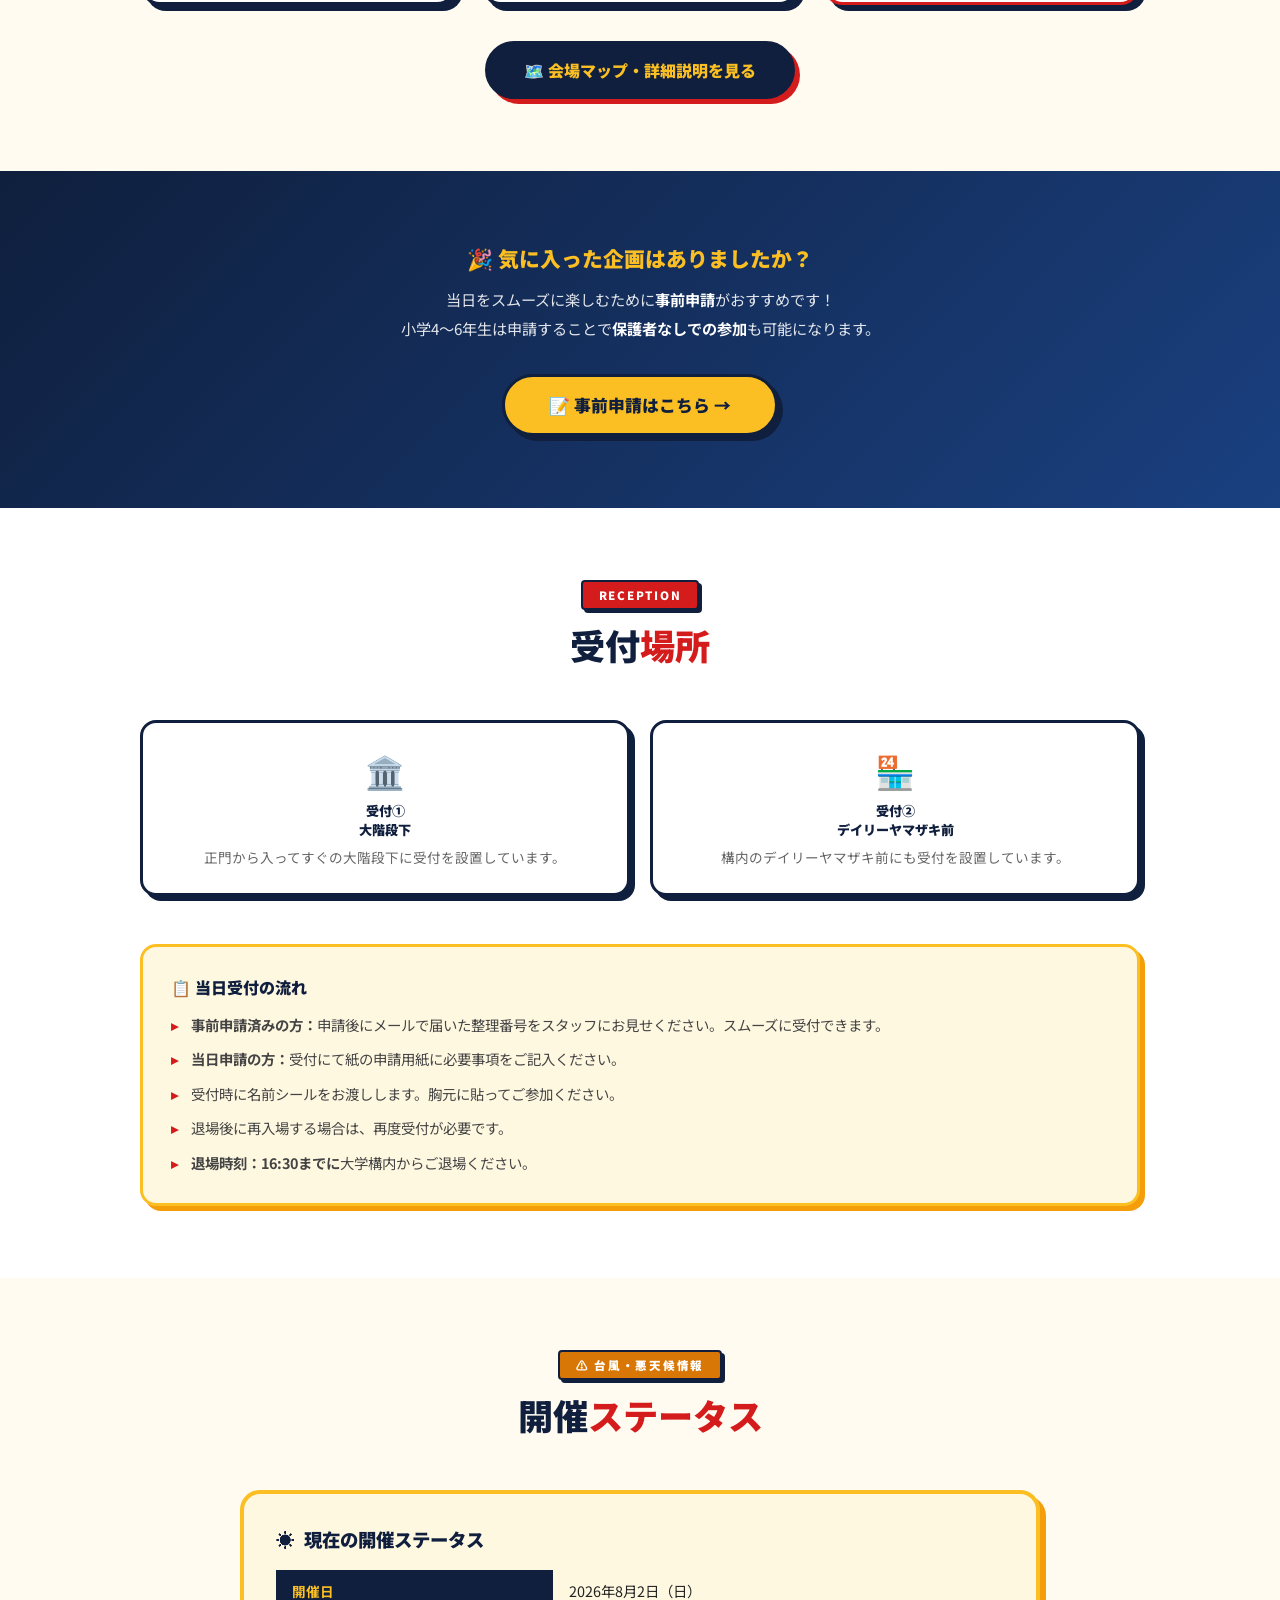
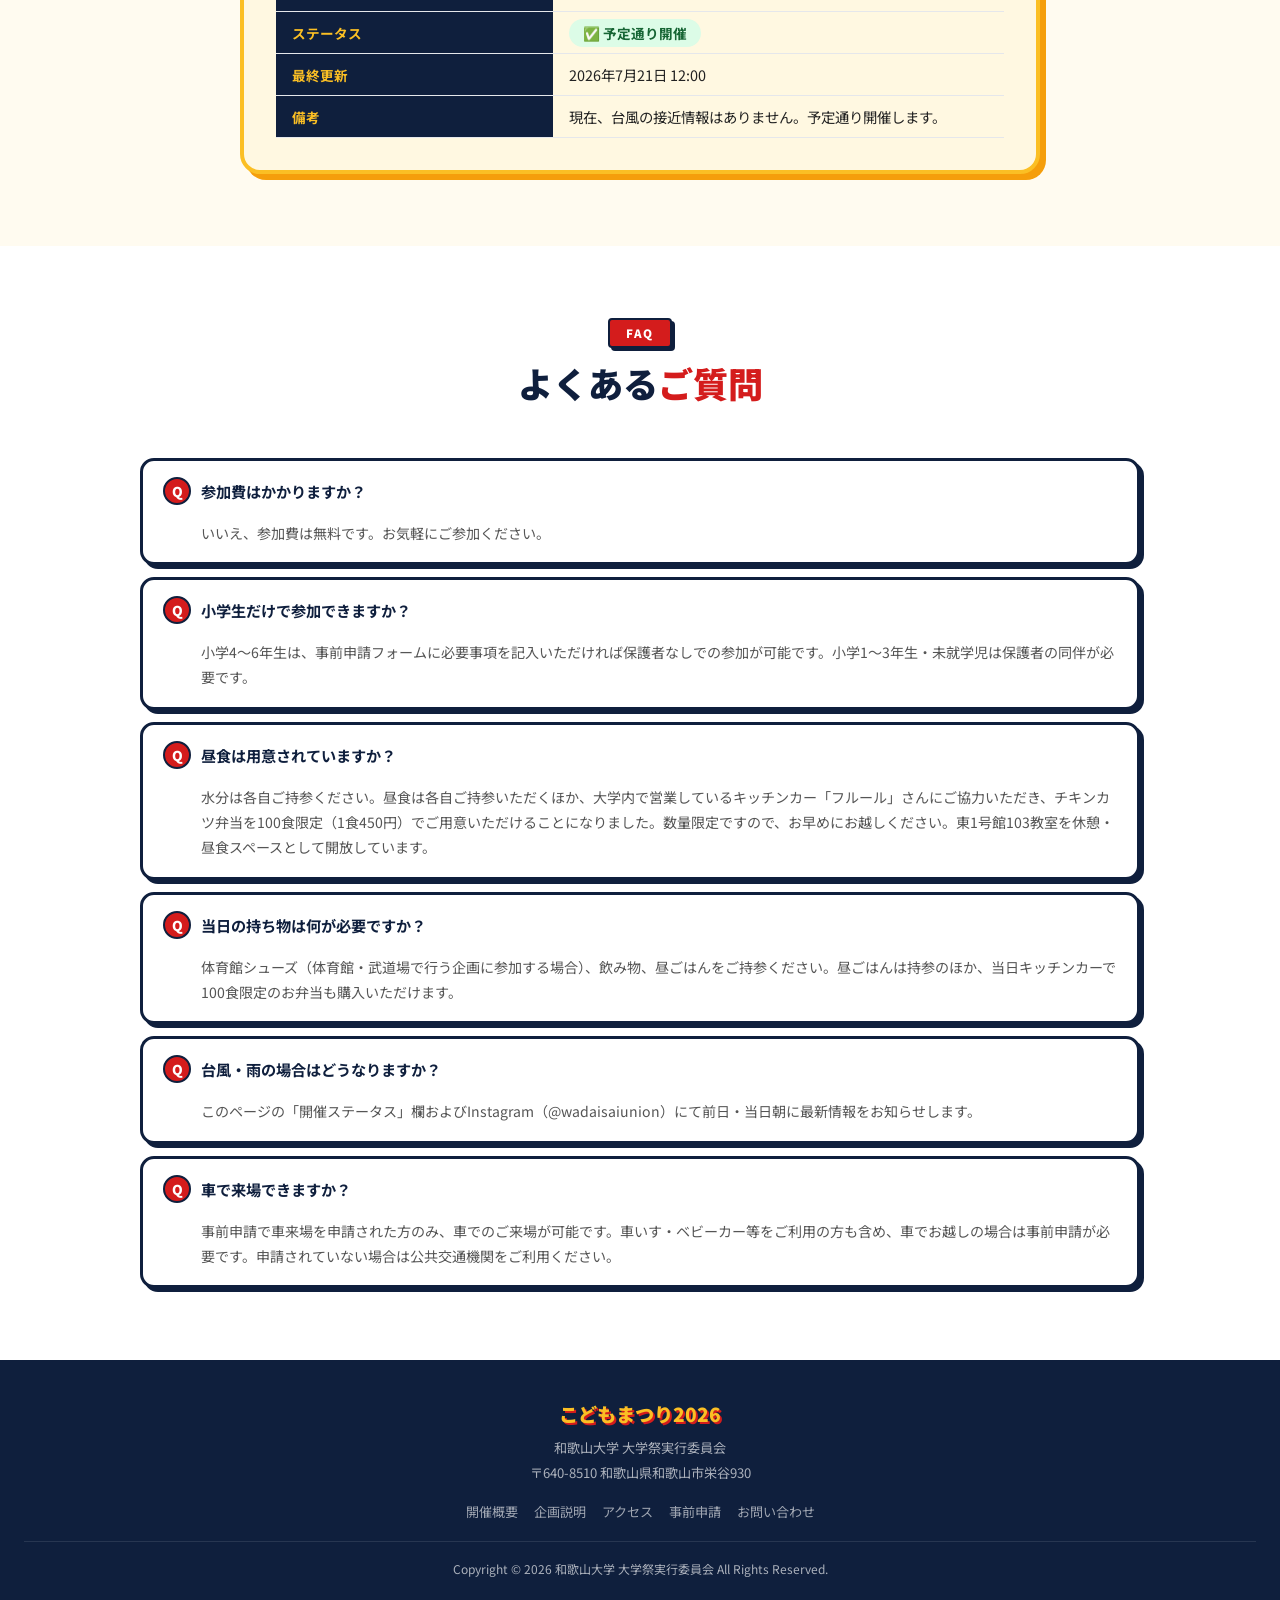
==== commit b35a2fda: "企画一覧にタップで詳細を見られるパネル機能を追加、マップ連携・受付時間表示・持ち物や禁煙情報などのコンテンツを拡充" ====
--- a/index.html
+++ b/index.html
@@ -215,6 +215,55 @@
     .pb p { font-size: 0.88rem; color: #555; line-height: 1.8; }
     .program-card.special { border-color: var(--red); }
     .program-card.special .ph { background: linear-gradient(135deg, #b83280, #e53e3e) !important; }
+    .tap-hint { display: none; }
+    /* 企画詳細ノート（タイルから出てくる付箋） */
+    .program-modal {
+      position: absolute;
+      left: 8px;
+      right: 8px;
+      z-index: 50;
+      background: #fffdf0;
+      border-radius: 16px;
+      border: 2px solid var(--navy2);
+      box-shadow: 5px 5px 0 var(--navy2);
+      overflow: hidden;
+      opacity: 0;
+      visibility: hidden;
+      transform: translateY(-10px);
+      transform-origin: top center;
+      transition: opacity 0.2s ease, transform 0.2s ease;
+      max-height: 70vh;
+      overflow-y: auto;
+    }
+    .program-modal.open { opacity: 1; visibility: visible; transform: translateY(0); }
+    .program-modal-close {
+      position: absolute;
+      top: 8px;
+      right: 12px;
+      background: none;
+      border: none;
+      font-size: 1.6rem;
+      line-height: 1;
+      color: #fff;
+      cursor: pointer;
+      z-index: 1;
+      text-shadow: 0 1px 3px rgba(0,0,0,0.5);
+    }
+    .program-modal-head { padding: 14px 18px; color: #fff; }
+    .program-modal-section { font-size: 0.75rem; opacity: 0.9; margin-bottom: 4px; letter-spacing: 0.05em; }
+    .program-modal-title { font-size: 1.1rem; font-weight: 900; line-height: 1.4; }
+    .program-modal-body { padding: 16px 18px; }
+    .program-modal-body p { font-size: 0.9rem; color: #555; line-height: 1.8; }
+    .program-modal-times { padding: 0 18px 16px; }
+    .program-modal-times-label { font-size: 0.78rem; font-weight: 900; color: var(--navy2); margin-bottom: 8px; display: flex; align-items: center; gap: 4px; }
+    .program-card .pt { display: none; }
+    #program-modal-schedule { display: flex; flex-direction: column; border: 2px solid var(--navy2); border-radius: 12px; overflow: hidden; background: #fff; }
+    .pt-slot { display: flex; align-items: center; justify-content: space-between; gap: 10px; padding: 9px 12px; border-bottom: 1px solid #eee; }
+    .pt-slot:last-child { border-bottom: none; }
+    .pt-slot:nth-child(even) { background: #f7f6f0; }
+    .pt-slot b { font-size: 0.95rem; font-weight: 900; color: var(--navy2); }
+    .pt-slot em { font-style: normal; font-size: 0.72rem; font-weight: 700; color: #b45309; background: #fef3c7; padding: 3px 9px; border-radius: 20px; white-space: nowrap; }
+    .pt-note { padding: 8px 12px; font-size: 0.72rem; color: #888; background: #f7f6f0; }
 
     /* 事前申請CTA */
     .apply-cta {
@@ -232,7 +281,7 @@
       .info-value{ font-size:0.82rem; }
       .info-label{ font-size:0.65rem; }
       /* 企画カード スマホ: 3列コンパクト */
-      .program-grid { grid-template-columns: repeat(3, 1fr); gap: 8px; }
+      .program-grid { grid-template-columns: repeat(3, 1fr); gap: 8px; position: relative; }
       .program-card { border-radius: 10px; border-width: 2px; box-shadow: 2px 2px 0 var(--navy2); display: flex; flex-direction: column; aspect-ratio: 4/5; }
       .program-card.special { border-color: var(--navy2) !important; }
       .ph { padding: 6px 8px; gap: 4px; flex-shrink: 0; }
@@ -241,6 +290,8 @@
       .pc-img { flex: 1; }
       .pc-img img { width: 100%; height: 100%; object-fit: cover; }
       .pb { display: none; }
+      .program-card { cursor: pointer; }
+      .tap-hint { display: block; font-size: 0.85rem; font-weight: 700; color: var(--red); margin-top: 10px; }
     }
   </style>
   <script type="application/ld+json">
@@ -332,10 +383,11 @@
       <div class="info-grid">
         <div class="info-card"><div class="info-icon">📅</div><div class="info-label">開催日時</div><div class="info-value">2026年8月2日（日）<br>開場 8:30<br>終了 16:30</div></div>
         <div class="info-card"><div class="info-icon">📍</div><div class="info-label">会場</div><div class="info-value">和歌山大学<br>栄谷キャンパス</div></div>
-        <div class="info-card"><div class="info-icon">👧</div><div class="info-label">対象</div><div class="info-value">小学生<br>（未就学児は保護者<br>同伴で参加可）</div></div>
+        <div class="info-card"><div class="info-icon">👧</div><div class="info-label">対象</div><div class="info-value">小学生<br>（1〜3年生・未就学児は<br>保護者同伴）</div></div>
         <div class="info-card"><div class="info-icon">💰</div><div class="info-label">参加費</div><div class="info-value">無料</div></div>
         <div class="info-card"><div class="info-icon">🎪</div><div class="info-label">企画数</div><div class="info-value">全9企画<br>同時開催！</div></div>
         <div class="info-card"><div class="info-icon">🎓</div><div class="info-label">主催</div><div class="info-value">和歌山大学<br>大学祭実行委員会</div></div>
+        <div class="info-card"><div class="info-icon">🚭</div><div class="info-label">禁煙</div><div class="info-value">大学構内は<br>全面禁煙です</div></div>
       </div>
 
       <!-- 保護者同伴ルール -->
@@ -360,6 +412,7 @@
         <p style="font-size:0.9rem;color:#666;margin-top:14px;line-height:1.8">
           大学生が企画する全9つのアトラクション！全て無料🌻
         </p>
+        <p class="tap-hint">📱 タップして詳細をチェック！</p>
       </div>
 
       <div class="program-grid">
@@ -375,6 +428,15 @@
           <div class="pb">
             <p>大学生によるライブやパフォーマンスで会場を盛り上げよう！一緒に踊ったり歌ったり、みんなで楽しい時間を過ごそう！</p>
           </div>
+          <div class="pt" hidden>
+            <span class="pt-slot"><b>①9:10~9:40</b><em>受付9:00~9:10</em></span>
+            <span class="pt-slot"><b>②10:00~10:30</b></span>
+            <span class="pt-slot"><b>③10:40~11:20</b><em>受付10:30~10:40</em></span>
+            <span class="pt-slot"><b>④12:30~13:00</b></span>
+            <span class="pt-slot"><b>⑤13:20~14:00</b><em>受付13:00~13:20</em></span>
+            <span class="pt-slot"><b>⑥14:20~15:00</b></span>
+            <span class="pt-slot"><b>⑦15:20~16:00</b><em>受付15:00~15:20</em></span>
+          </div>
         </div>
 
         <div class="program-card">
@@ -388,6 +450,10 @@
           <div class="pb">
             <p>お祭りの屋台気分を味わおう！輪投げやスーパーボールすくいなど、夏祭り定番の遊びが大集合！何ポイント取れるかな？</p>
           </div>
+          <div class="pt" hidden>
+            <span class="pt-slot"><b>午前 9:00~12:30</b><em>受付終了12:00</em></span>
+            <span class="pt-slot"><b>午後 13:45~16:00</b><em>受付終了15:45</em></span>
+          </div>
         </div>
 
         <div class="program-card">
@@ -401,6 +467,10 @@
           <div class="pb">
             <p>ボール投げや運動系のゲームで体を動かそう！思いっきり汗をかいて、スポーツの楽しさを体験しよう！</p>
           </div>
+          <div class="pt" hidden>
+            <span class="pt-slot"><b>1部 11:00~12:00</b><em>受付10:00~11:00</em></span>
+            <span class="pt-slot"><b>2部 14:00~15:00</b><em>受付13:00~14:00</em></span>
+          </div>
         </div>
 
         <div class="program-card">
@@ -414,6 +484,10 @@
           <div class="pb">
             <p>謎を解いて宇宙船から脱出せよ！ヒントを集めながら謎に挑戦しよう。友達と協力して全問クリアを目指せ！</p>
           </div>
+          <div class="pt" hidden>
+            <span class="pt-slot"><b>終日 9:00~16:00</b></span>
+            <div class="pt-note">※混雑時は整理券を配布します</div>
+          </div>
         </div>
 
         <div class="program-card">
@@ -427,6 +501,10 @@
           <div class="pb">
             <p>風船を使ったアートに挑戦！大学生のお兄さん・お姉さんと一緒に、カラフルなバルーン作品を作ってみよう！</p>
           </div>
+          <div class="pt" hidden>
+            <span class="pt-slot"><b>午前 9:00~12:00</b></span>
+            <span class="pt-slot"><b>午後 13:00~16:00</b></span>
+          </div>
         </div>
 
         <div class="program-card">
@@ -440,6 +518,16 @@
           <div class="pb">
             <p>重曹などを使って、入浴剤（バスボム）を手作りしよう！しゅわしゅわと発泡する不思議を体験しながら、世界に一つだけの作品を完成させよう！</p>
           </div>
+          <div class="pt" hidden>
+            <span class="pt-slot"><b>1部 9:30~9:50</b><em>受付9:00~9:25</em></span>
+            <span class="pt-slot"><b>2部 10:00~10:20</b><em>受付9:30~9:55</em></span>
+            <span class="pt-slot"><b>3部 10:30~10:50</b><em>受付10:00~10:25</em></span>
+            <span class="pt-slot"><b>4部 11:00~11:20</b><em>受付10:30~10:55</em></span>
+            <span class="pt-slot"><b>5部 13:30~13:50</b><em>受付13:00~13:25</em></span>
+            <span class="pt-slot"><b>6部 14:00~14:20</b><em>受付13:30~13:55</em></span>
+            <span class="pt-slot"><b>7部 14:30~14:50</b><em>受付14:00~14:25</em></span>
+            <span class="pt-slot"><b>8部 15:00~15:20</b><em>受付14:30~14:55</em></span>
+          </div>
         </div>
 
         <div class="program-card">
@@ -453,6 +541,14 @@
           <div class="pb">
             <p>日本の伝統遊び「こま」を自分でデザインして作ろう！色を塗ったり模様をつけたりして、オリジナルのこまを完成させてね。</p>
           </div>
+          <div class="pt" hidden>
+            <span class="pt-slot"><b>1部 9:40~10:20</b><em>受付9:00~9:35</em></span>
+            <span class="pt-slot"><b>2部 10:30~11:10</b><em>受付9:40~10:25</em></span>
+            <span class="pt-slot"><b>3部 11:20~12:00</b><em>受付10:30~11:15</em></span>
+            <span class="pt-slot"><b>4部 13:30~14:10</b><em>受付13:00~13:25</em></span>
+            <span class="pt-slot"><b>5部 14:20~15:00</b><em>受付13:30~14:15</em></span>
+            <span class="pt-slot"><b>6部 15:10~15:50</b><em>受付14:20~15:05</em></span>
+          </div>
         </div>
 
         <div class="program-card">
@@ -466,6 +562,9 @@
           <div class="pb">
             <p>いろんなテーブルゲームをみんなで楽しもう！友達や大学生と一緒に、頭を使ったゲームで盛り上がろう！</p>
           </div>
+          <div class="pt" hidden>
+            <span class="pt-slot"><b>終日 9:00~16:00</b></span>
+          </div>
         </div>
 
         <div class="program-card special">
@@ -478,6 +577,23 @@
           <div class="pc-img"><img src="kaohame.jpg" alt="フォトスポット"></div>
           <div class="pb">
             <p>こどもまつりオリジナルの顔はめパネルで記念撮影しよう！家族や友達と一緒に、最高の思い出を残してね。もちろん無料！</p>
+          </div>
+          <div class="pt" hidden>
+            <span class="pt-slot"><b>午前 9:00~11:40</b></span>
+            <span class="pt-slot"><b>午後 12:30~16:00</b></span>
+          </div>
+        </div>
+
+        <div class="program-modal" id="program-modal" role="dialog" aria-modal="true" aria-labelledby="program-modal-title">
+          <button class="program-modal-close" id="program-modal-close" aria-label="閉じる">&times;</button>
+          <div class="program-modal-head" id="program-modal-head">
+            <div class="program-modal-section" id="program-modal-section"></div>
+            <div class="program-modal-title" id="program-modal-title"></div>
+          </div>
+          <div class="program-modal-body" id="program-modal-body"></div>
+          <div class="program-modal-times">
+            <div class="program-modal-times-label">⏰ 受付・開催時間</div>
+            <div class="pt" id="program-modal-schedule"></div>
           </div>
         </div>
 
@@ -555,7 +671,7 @@
           <tr>
             <th>最終更新</th>
             <!-- ★ 変更ポイント：更新日時を書き換えてください -->
-            <td>2026年7月1日 12:00</td>
+            <td>2026年7月21日 12:00</td>
           </tr>
           <tr>
             <th>備考</th>
@@ -597,6 +713,10 @@
           <div class="faq-a">水分は各自ご持参ください。昼食は各自ご持参いただくほか、大学内で営業しているキッチンカー「フルール」さんにご協力いただき、チキンカツ弁当を100食限定（1食450円）でご用意いただけることになりました。数量限定ですので、お早めにお越しください。東1号館103教室を休憩・昼食スペースとして開放しています。</div>
         </div>
         <div class="faq-item">
+          <div class="faq-q">当日の持ち物は何が必要ですか？</div>
+          <div class="faq-a">体育館シューズ（体育館・武道場で行う企画に参加する場合）、飲み物、昼ごはんをご持参ください。昼ごはんは持参のほか、当日キッチンカーで100食限定のお弁当も購入いただけます。</div>
+        </div>
+        <div class="faq-item">
           <div class="faq-q">台風・雨の場合はどうなりますか？</div>
           <div class="faq-a">このページの「開催ステータス」欄およびInstagram（@wadaisaiunion）にて前日・当日朝に最新情報をお知らせします。</div>
         </div>
@@ -620,6 +740,7 @@
     </div>
     <p class="footer-copy">Copyright &copy; 2026 和歌山大学 大学祭実行委員会 All Rights Reserved.</p>
   </footer>
+
   <script src="common.js"></script>
 </body>
 </html>
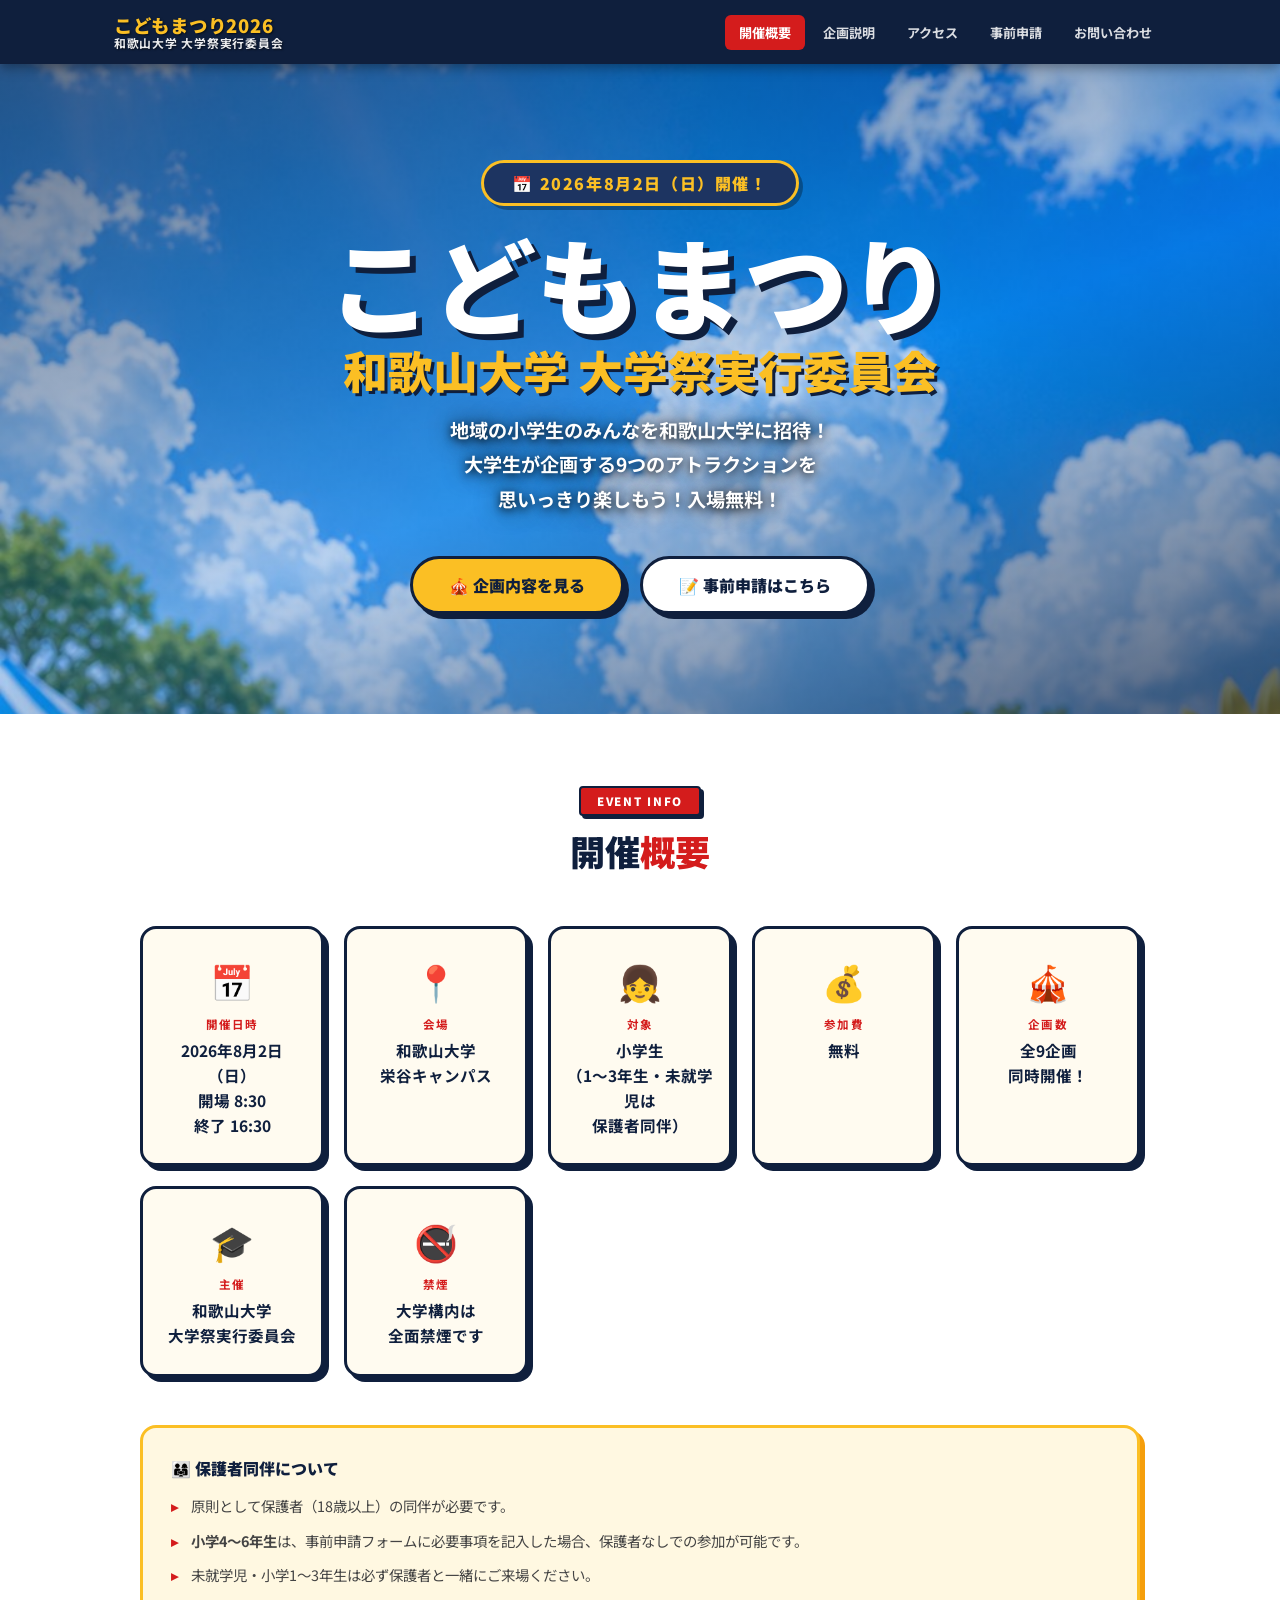
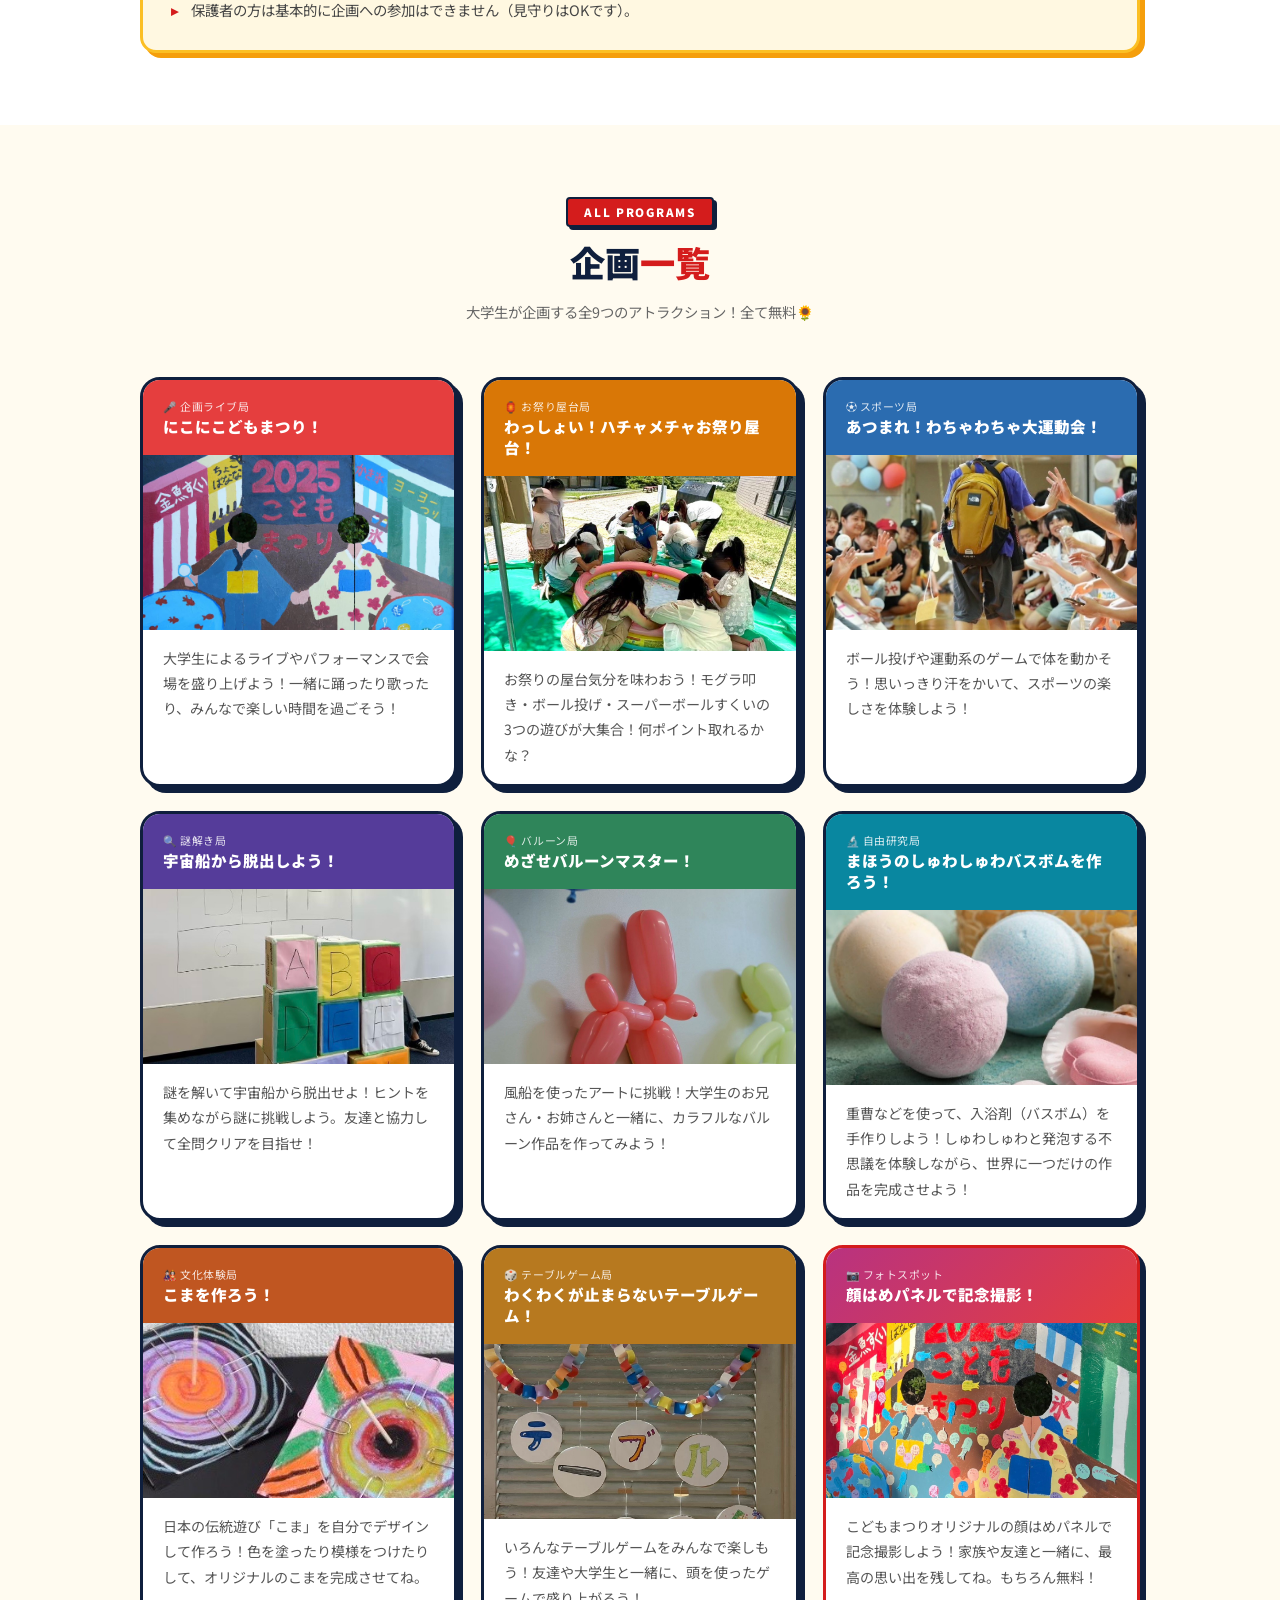
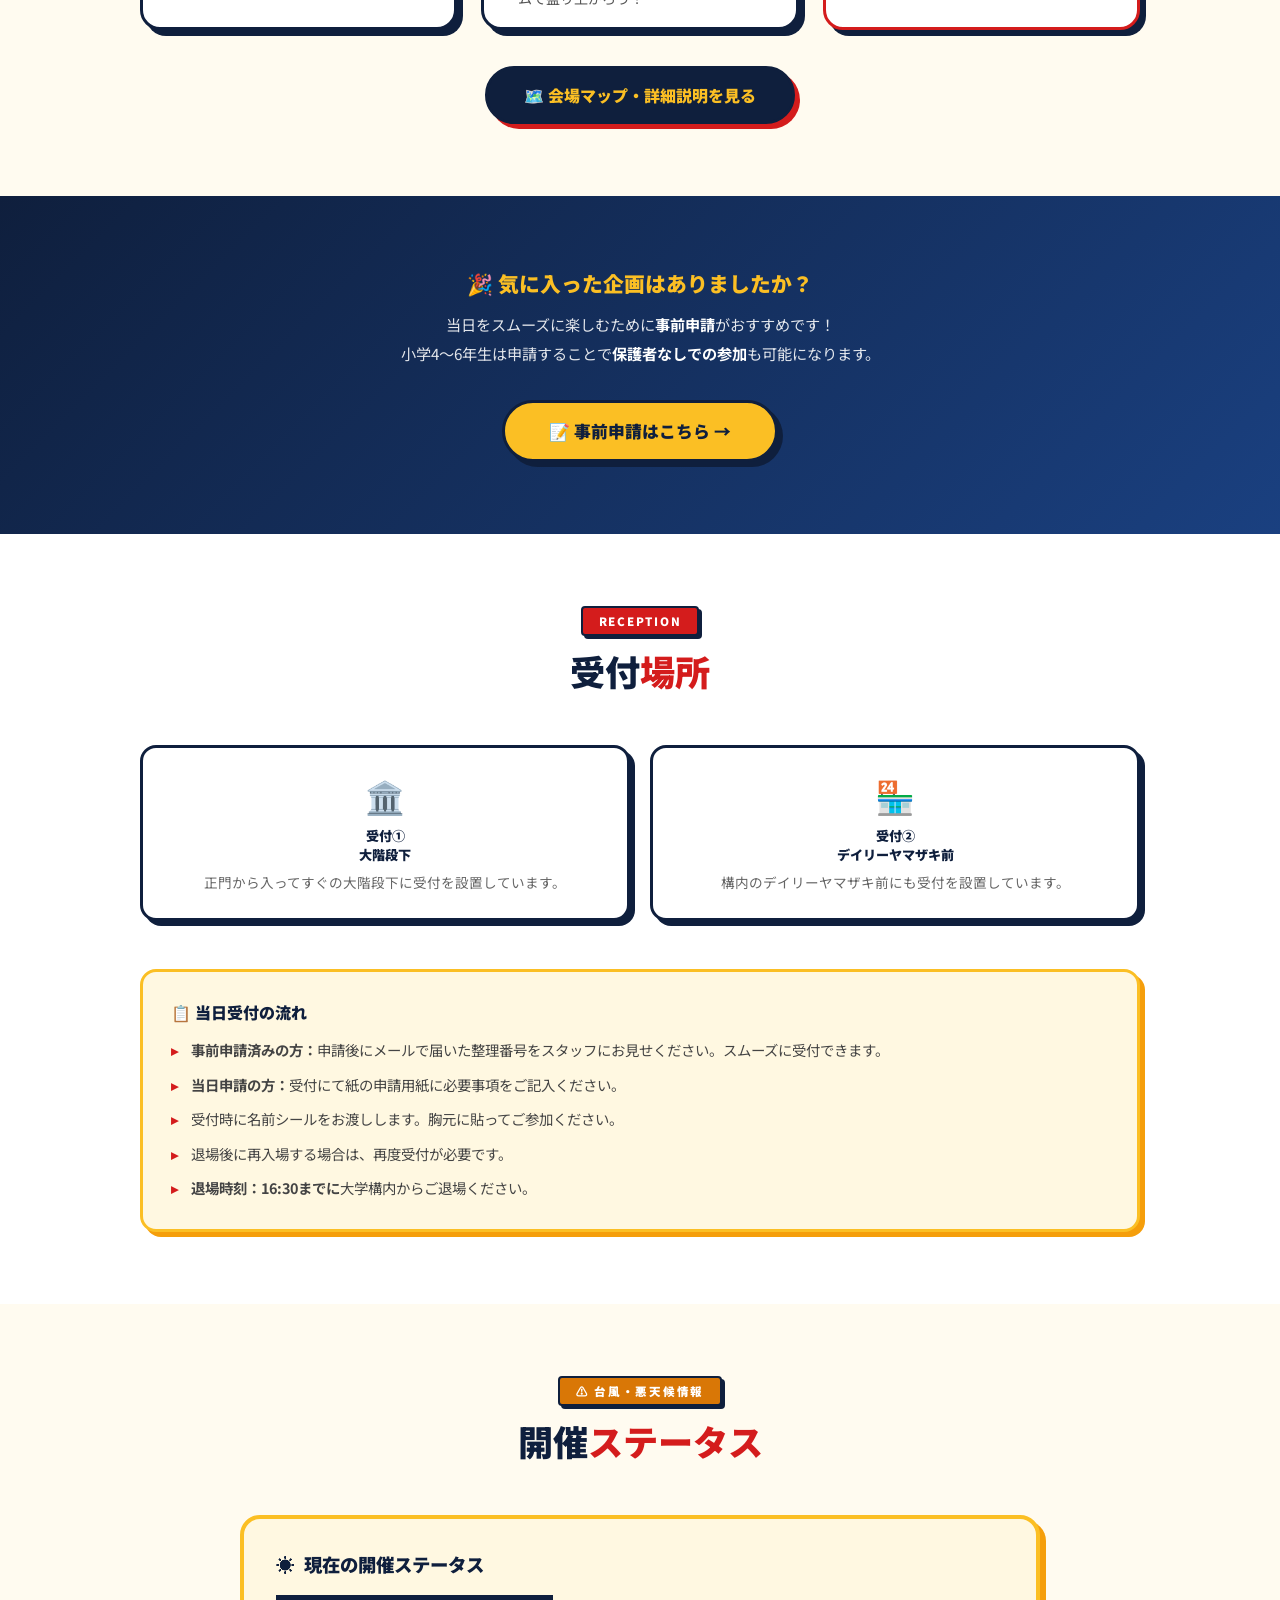
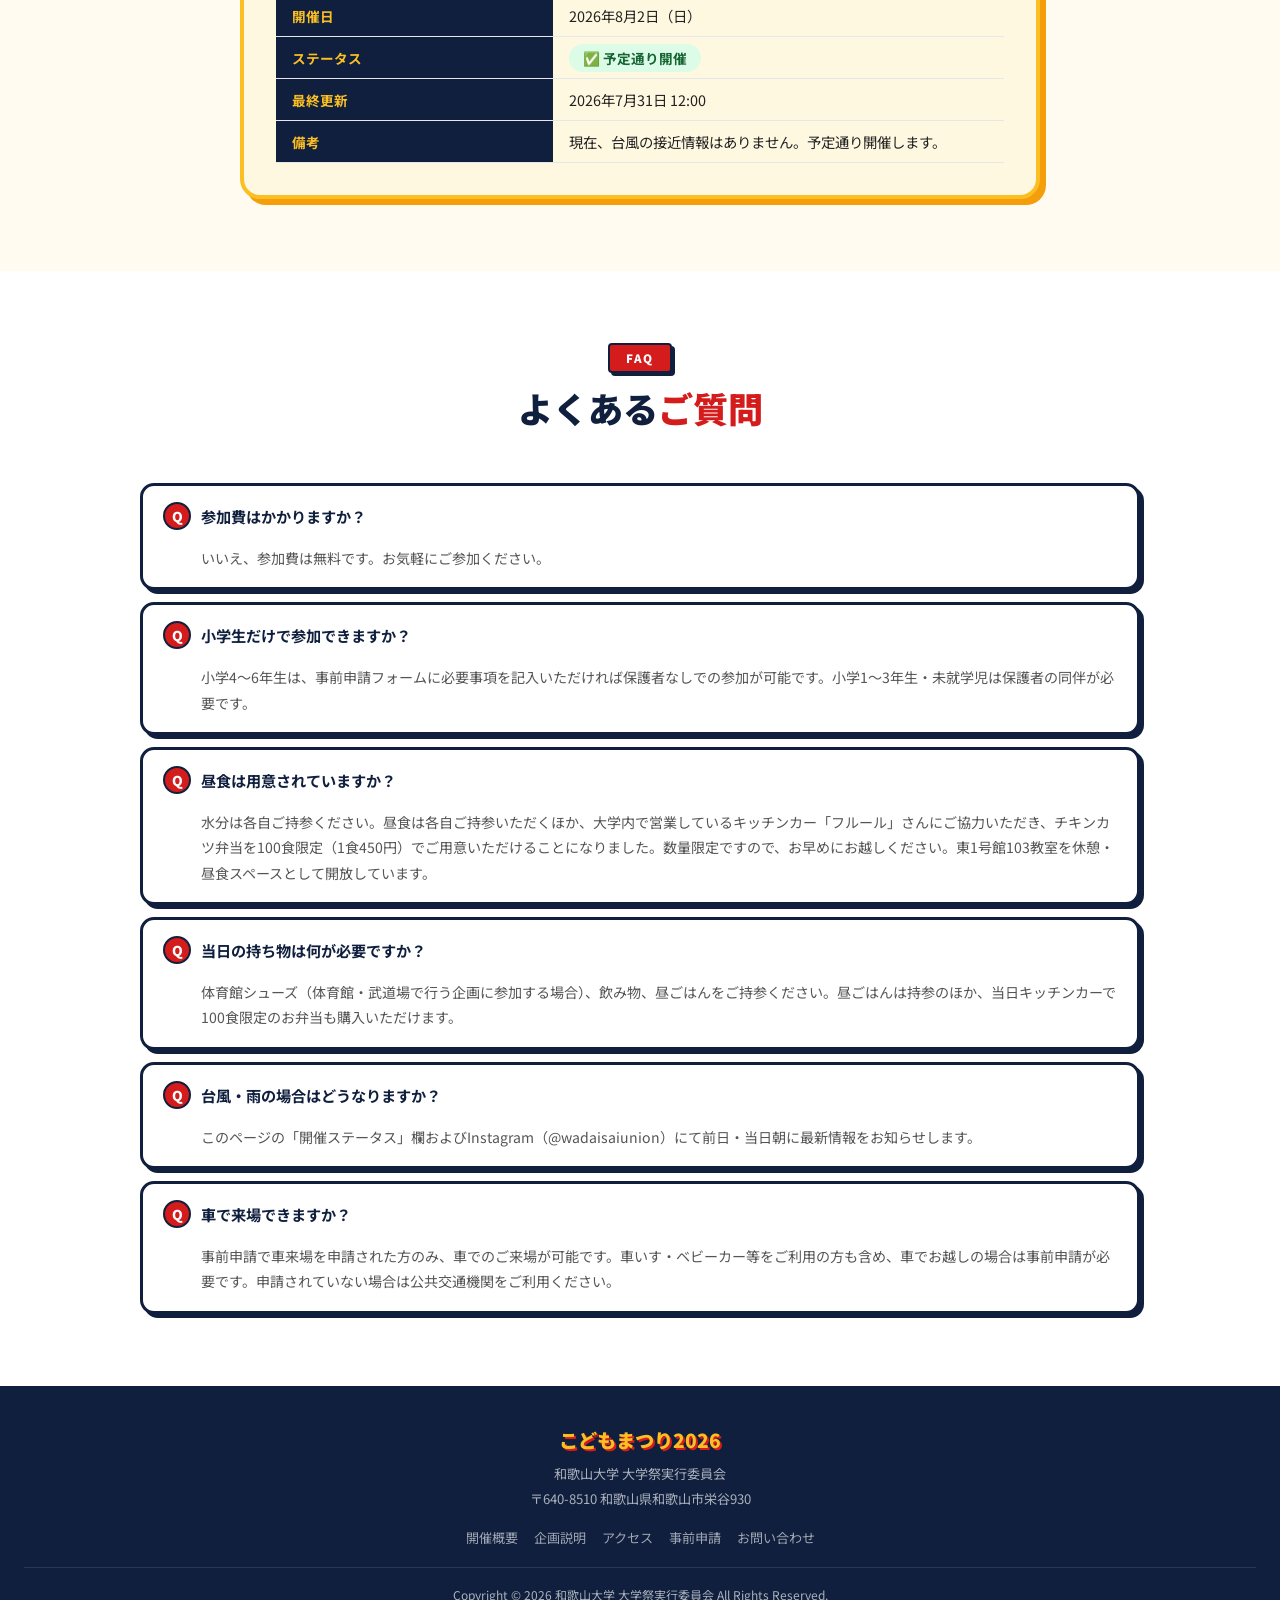
==== commit e36c6970: "企画ライブ局のタイムスケジュールに各回内容を追加、お祭り屋台局の説明文を更新、台風情報の最終更新日を更新" ====
--- a/index.html
+++ b/index.html
@@ -263,6 +263,8 @@
     .pt-slot:nth-child(even) { background: #f7f6f0; }
     .pt-slot b { font-size: 0.95rem; font-weight: 900; color: var(--navy2); }
     .pt-slot em { font-style: normal; font-size: 0.72rem; font-weight: 700; color: #b45309; background: #fef3c7; padding: 3px 9px; border-radius: 20px; white-space: nowrap; }
+    .pt-info { display: flex; flex-direction: column; }
+    .pt-name { font-size: 0.72rem; font-weight: 700; color: #666; margin-bottom: 1px; }
     .pt-note { padding: 8px 12px; font-size: 0.72rem; color: #888; background: #f7f6f0; }
 
     /* 事前申請CTA */
@@ -429,13 +431,14 @@
             <p>大学生によるライブやパフォーマンスで会場を盛り上げよう！一緒に踊ったり歌ったり、みんなで楽しい時間を過ごそう！</p>
           </div>
           <div class="pt" hidden>
-            <span class="pt-slot"><b>①9:10~9:40</b><em>受付9:00~9:10</em></span>
-            <span class="pt-slot"><b>②10:00~10:30</b></span>
-            <span class="pt-slot"><b>③10:40~11:20</b><em>受付10:30~10:40</em></span>
-            <span class="pt-slot"><b>④12:30~13:00</b></span>
-            <span class="pt-slot"><b>⑤13:20~14:00</b><em>受付13:00~13:20</em></span>
-            <span class="pt-slot"><b>⑥14:20~15:00</b></span>
-            <span class="pt-slot"><b>⑦15:20~16:00</b><em>受付15:00~15:20</em></span>
+            <span class="pt-slot"><span class="pt-info"><span class="pt-name">①オリジナルキーホルダー作り(1部)</span><b>9:10~9:40</b></span><em>受付9:00~9:10</em></span>
+            <span class="pt-slot"><span class="pt-info"><span class="pt-name">②折り紙工房</span><b>10:00~10:30</b></span></span>
+            <span class="pt-slot"><span class="pt-info"><span class="pt-name">③紙飛行機大会</span><b>10:40~11:20</b></span><em>受付10:30~10:40</em></span>
+            <div class="pt-note">🍱 11:20~12:00　昼休憩</div>
+            <span class="pt-slot"><span class="pt-info"><span class="pt-name">④和歌乱</span><b>12:20~13:00</b></span><em>受付12:00~12:20</em></span>
+            <span class="pt-slot"><span class="pt-info"><span class="pt-name">⑤オリジナルキーホルダー作り(2部)</span><b>13:20~14:00</b></span><em>受付13:00~13:20</em></span>
+            <span class="pt-slot"><span class="pt-info"><span class="pt-name">⑥NEW JACK</span><b>14:20~15:20</b></span><em>受付14:00~14:20</em></span>
+            <span class="pt-slot"><span class="pt-info"><span class="pt-name">⑦こどま○×クイズ</span><b>15:30~16:00</b></span><em>受付15:20~15:30</em></span>
           </div>
         </div>
 
@@ -448,7 +451,7 @@
           </div>
           <div class="pc-img"><img src="yatai.jpg" alt="お祭り屋台局"></div>
           <div class="pb">
-            <p>お祭りの屋台気分を味わおう！輪投げやスーパーボールすくいなど、夏祭り定番の遊びが大集合！何ポイント取れるかな？</p>
+            <p>お祭りの屋台気分を味わおう！モグラ叩き・ボール投げ・スーパーボールすくいの3つの遊びが大集合！何ポイント取れるかな？</p>
           </div>
           <div class="pt" hidden>
             <span class="pt-slot"><b>午前 9:00~12:30</b><em>受付終了12:00</em></span>
@@ -671,7 +674,7 @@
           <tr>
             <th>最終更新</th>
             <!-- ★ 変更ポイント：更新日時を書き換えてください -->
-            <td>2026年7月21日 12:00</td>
+            <td>2026年7月31日 12:00</td>
           </tr>
           <tr>
             <th>備考</th>
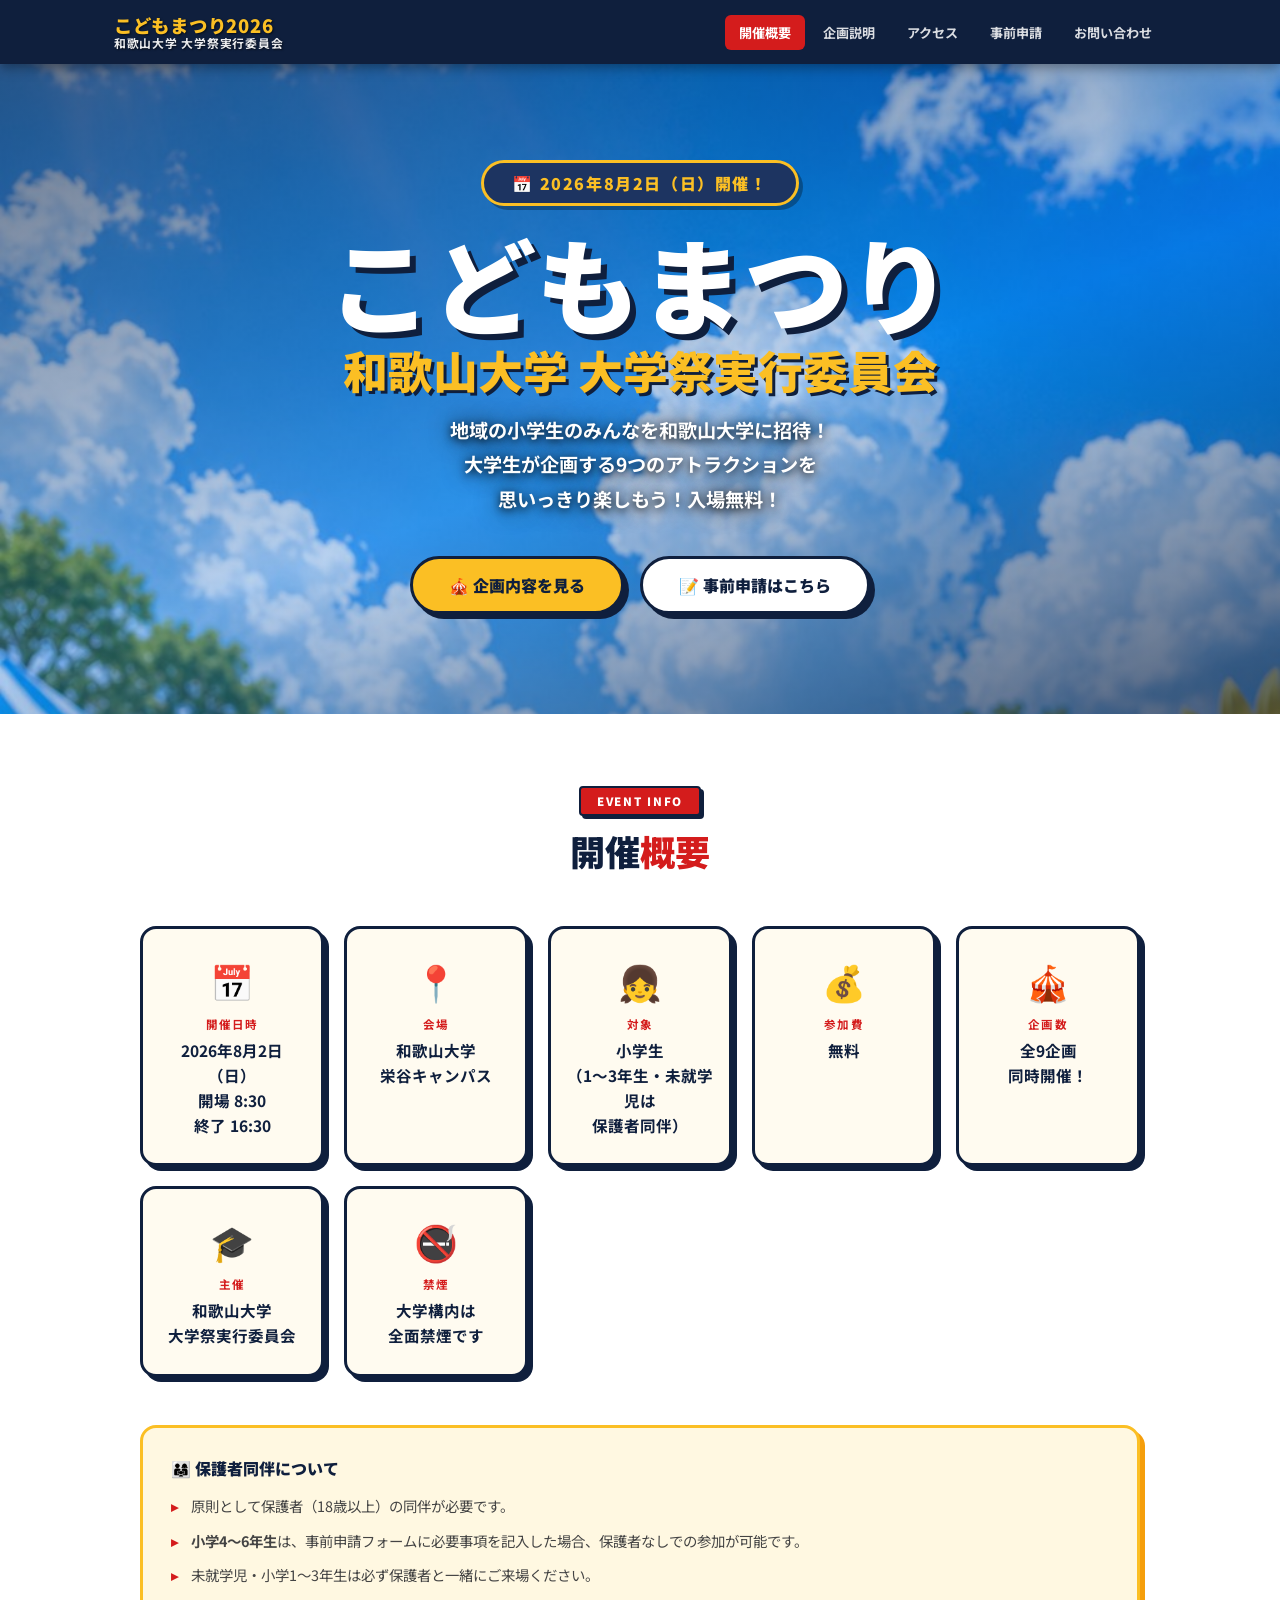
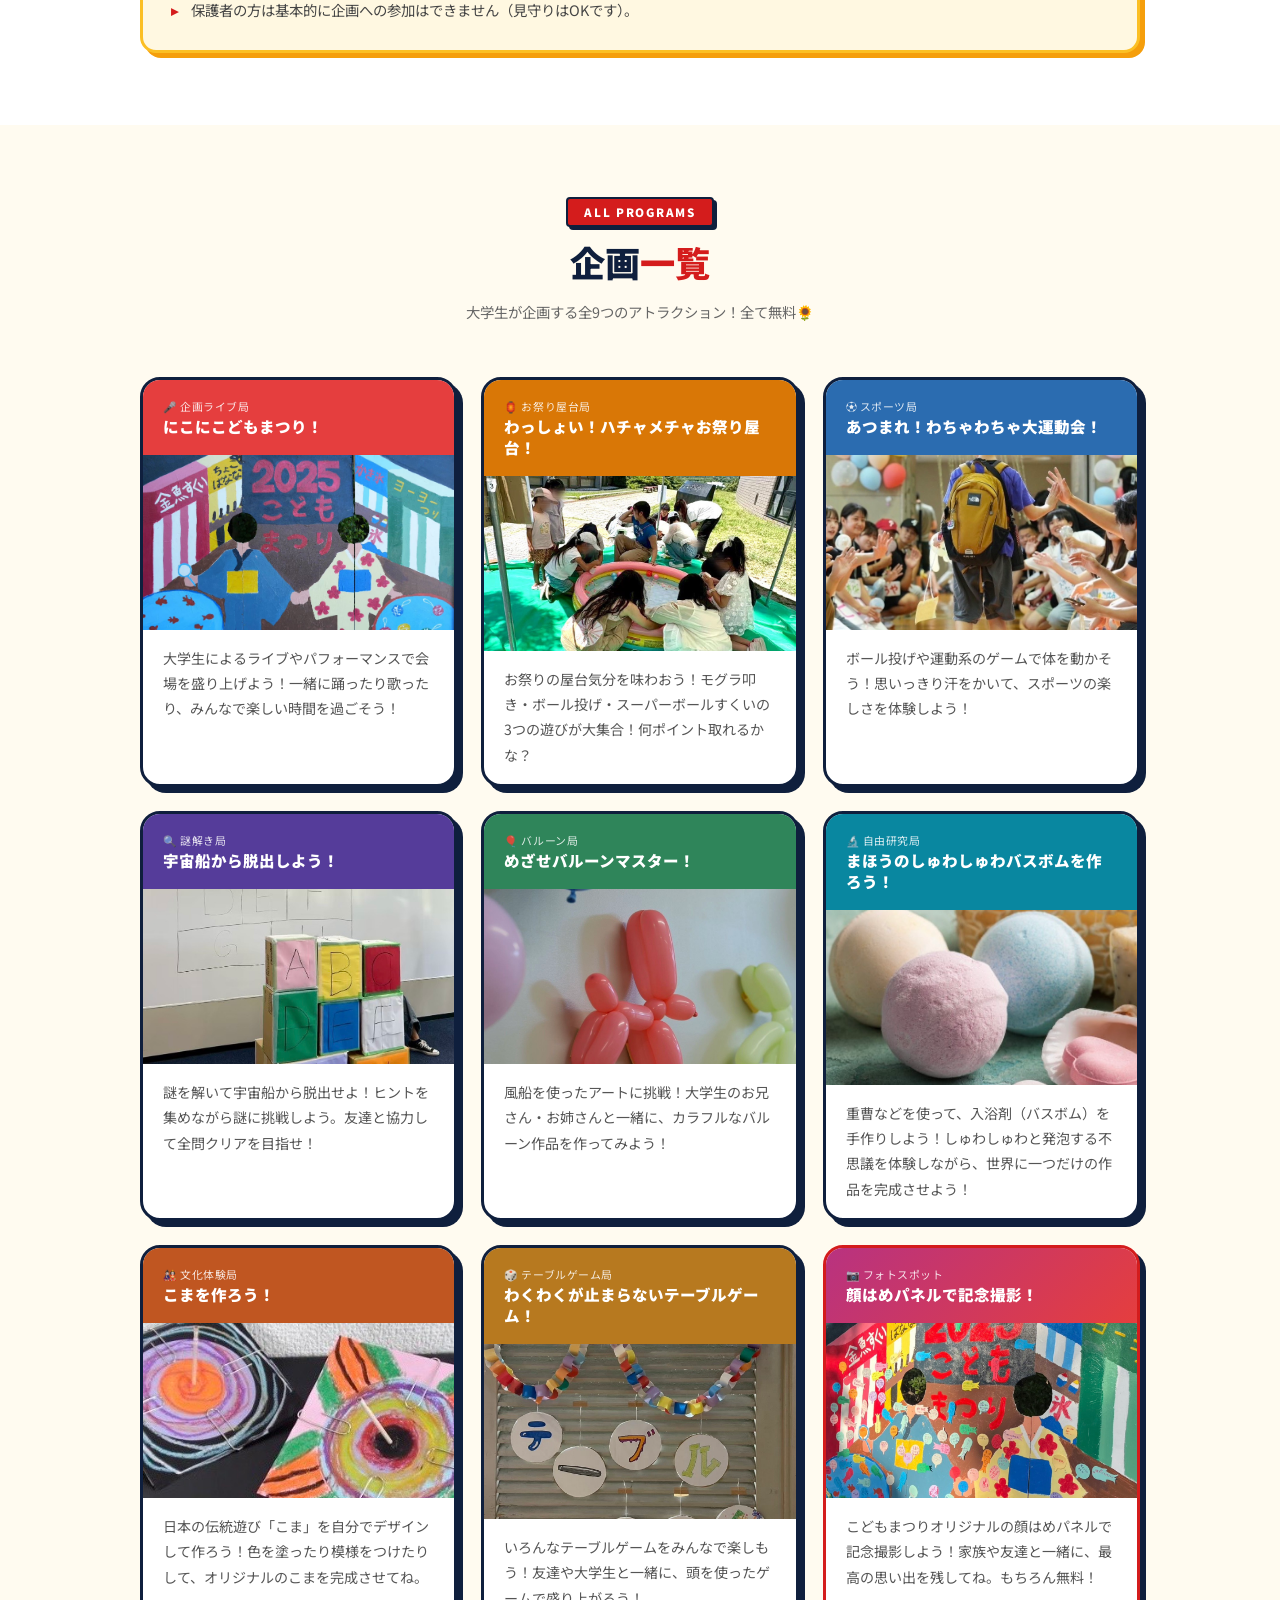
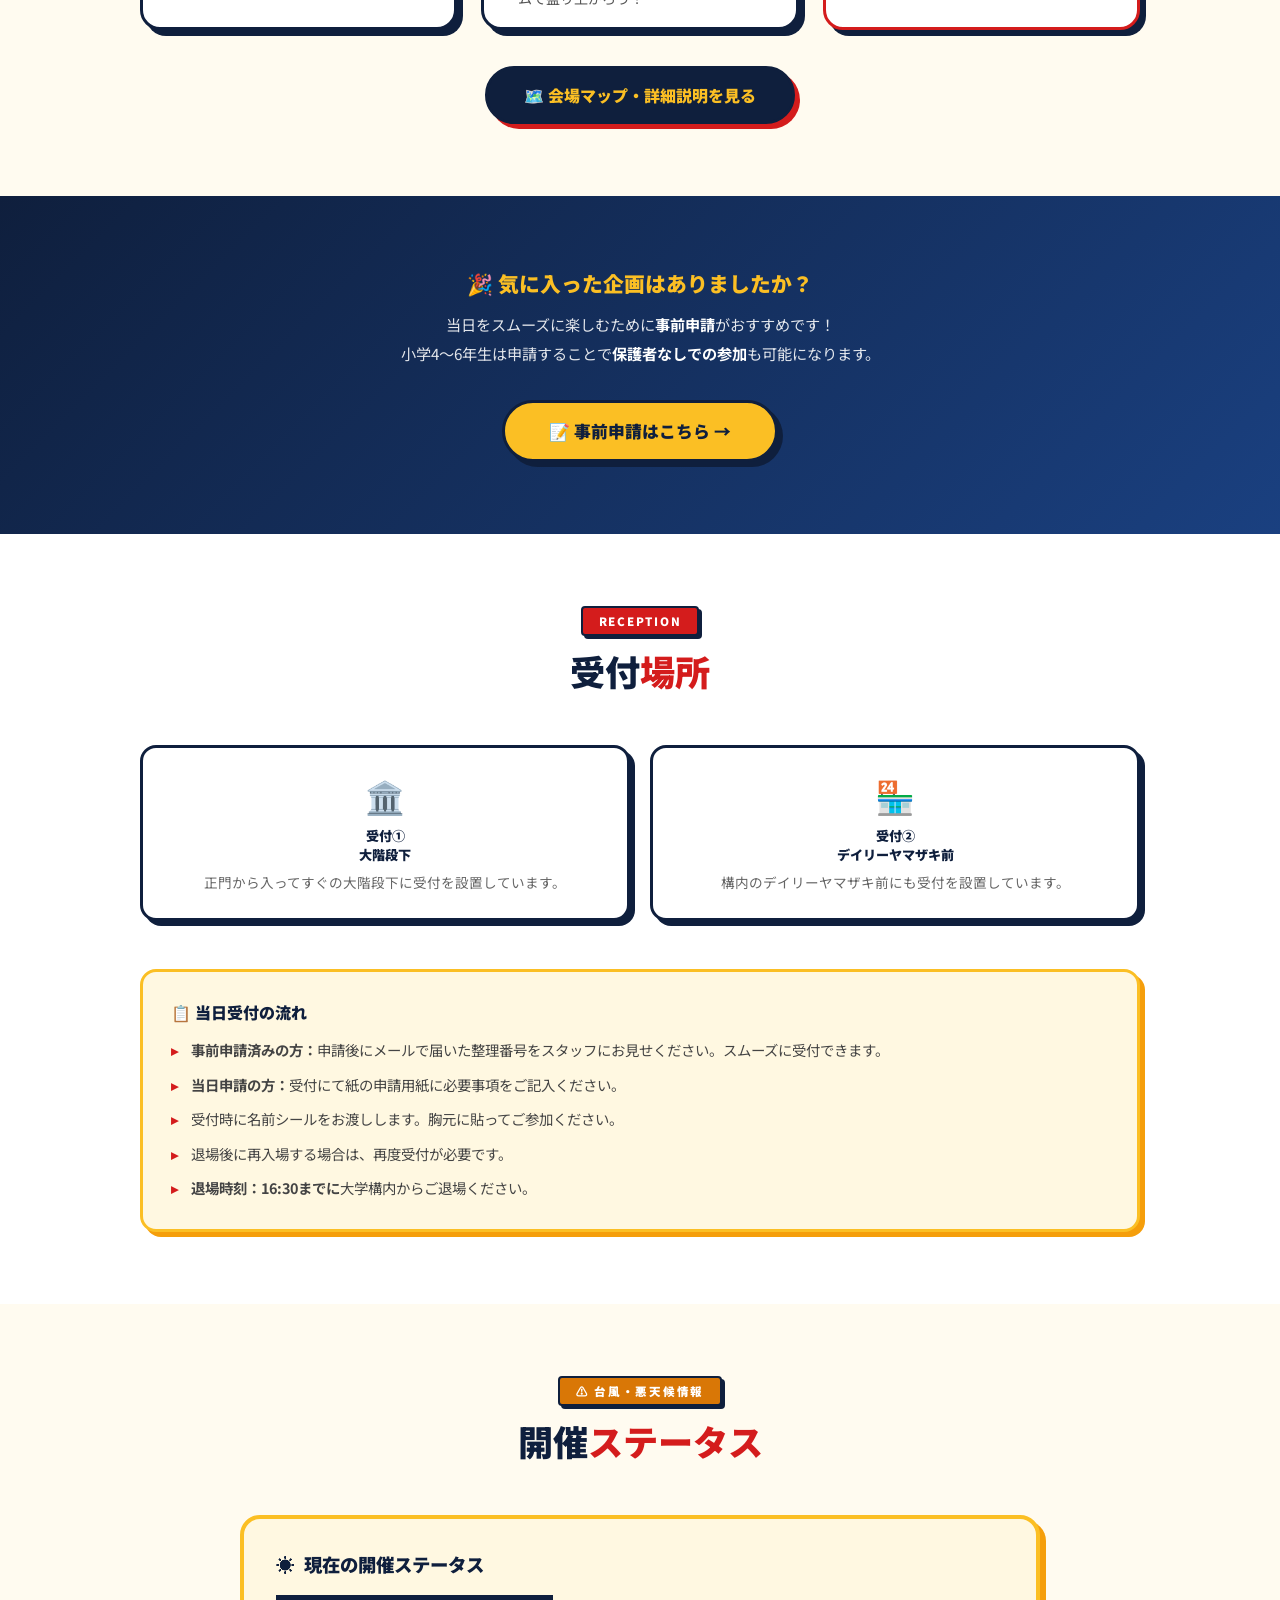
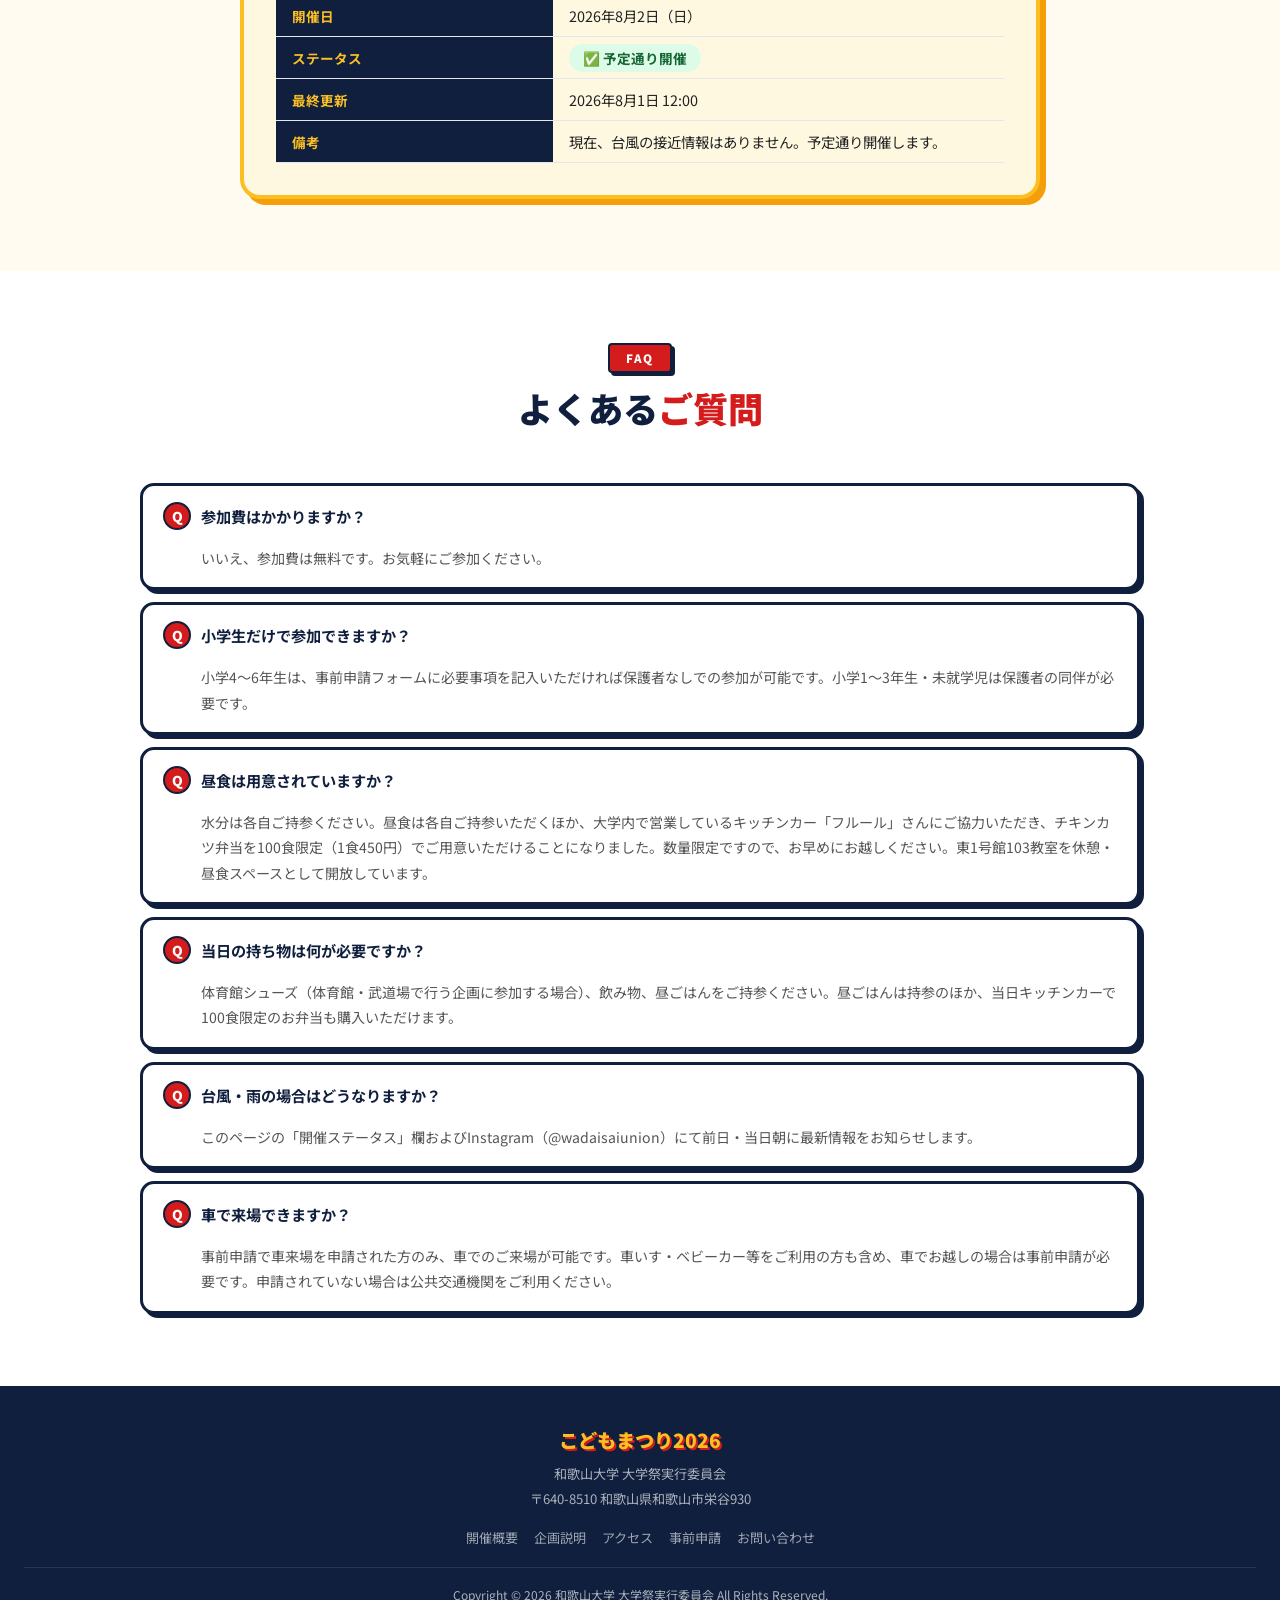
==== commit c7981d70: "台風情報の最終更新日を更新" ====
--- a/index.html
+++ b/index.html
@@ -674,7 +674,7 @@
           <tr>
             <th>最終更新</th>
             <!-- ★ 変更ポイント：更新日時を書き換えてください -->
-            <td>2026年7月31日 12:00</td>
+            <td>2026年8月1日 12:00</td>
           </tr>
           <tr>
             <th>備考</th>
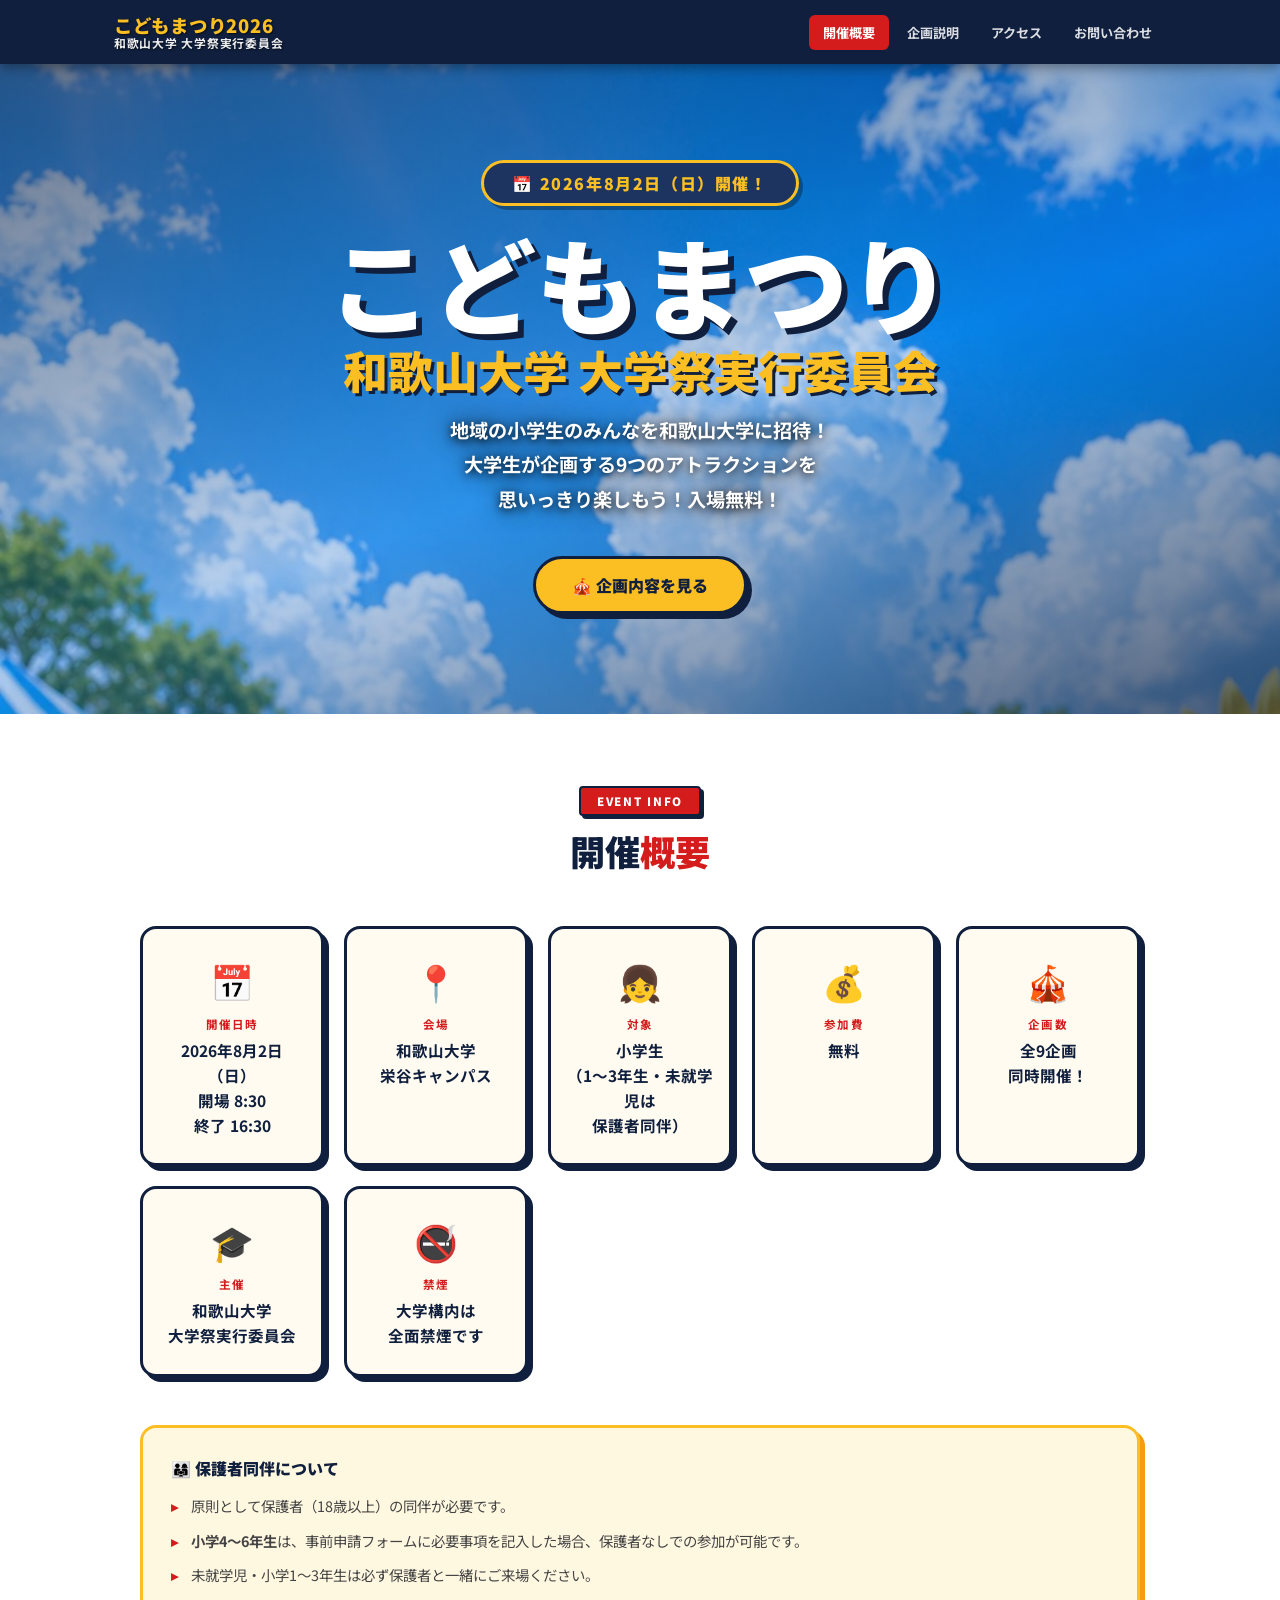
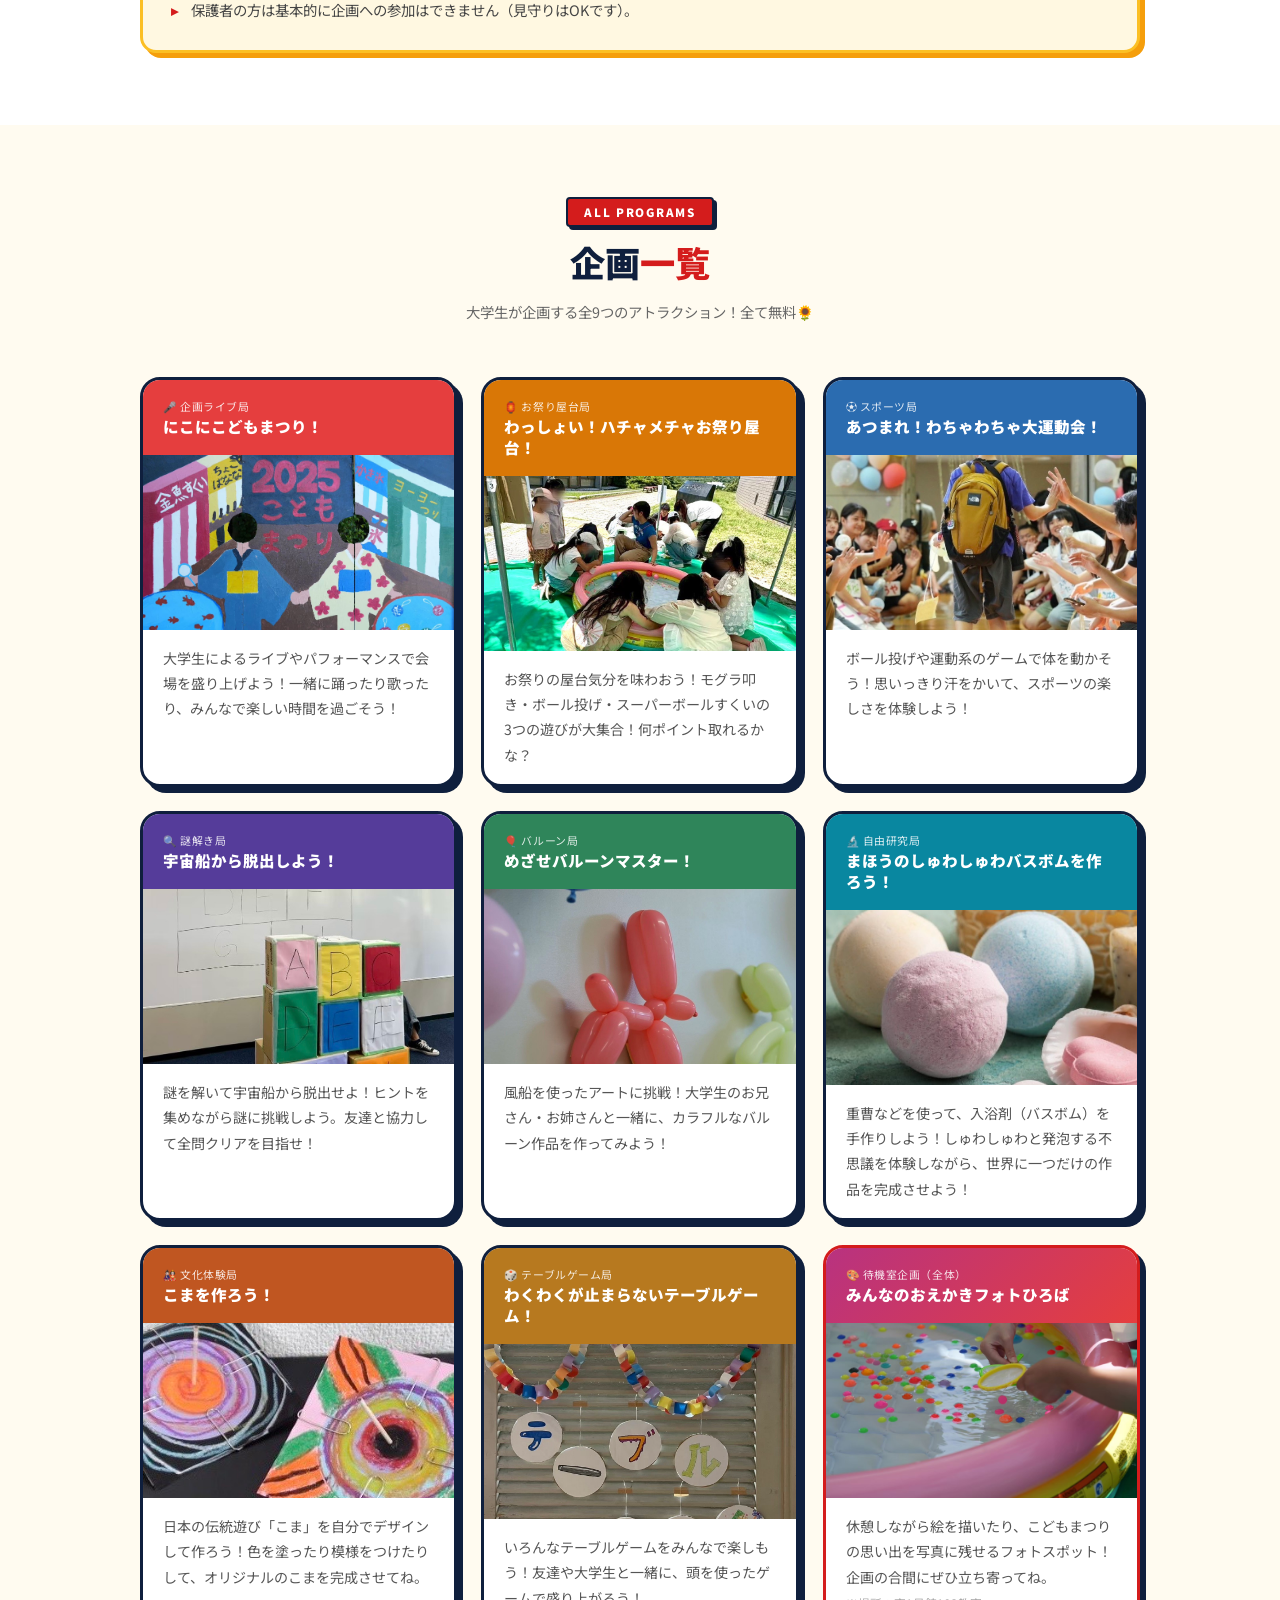
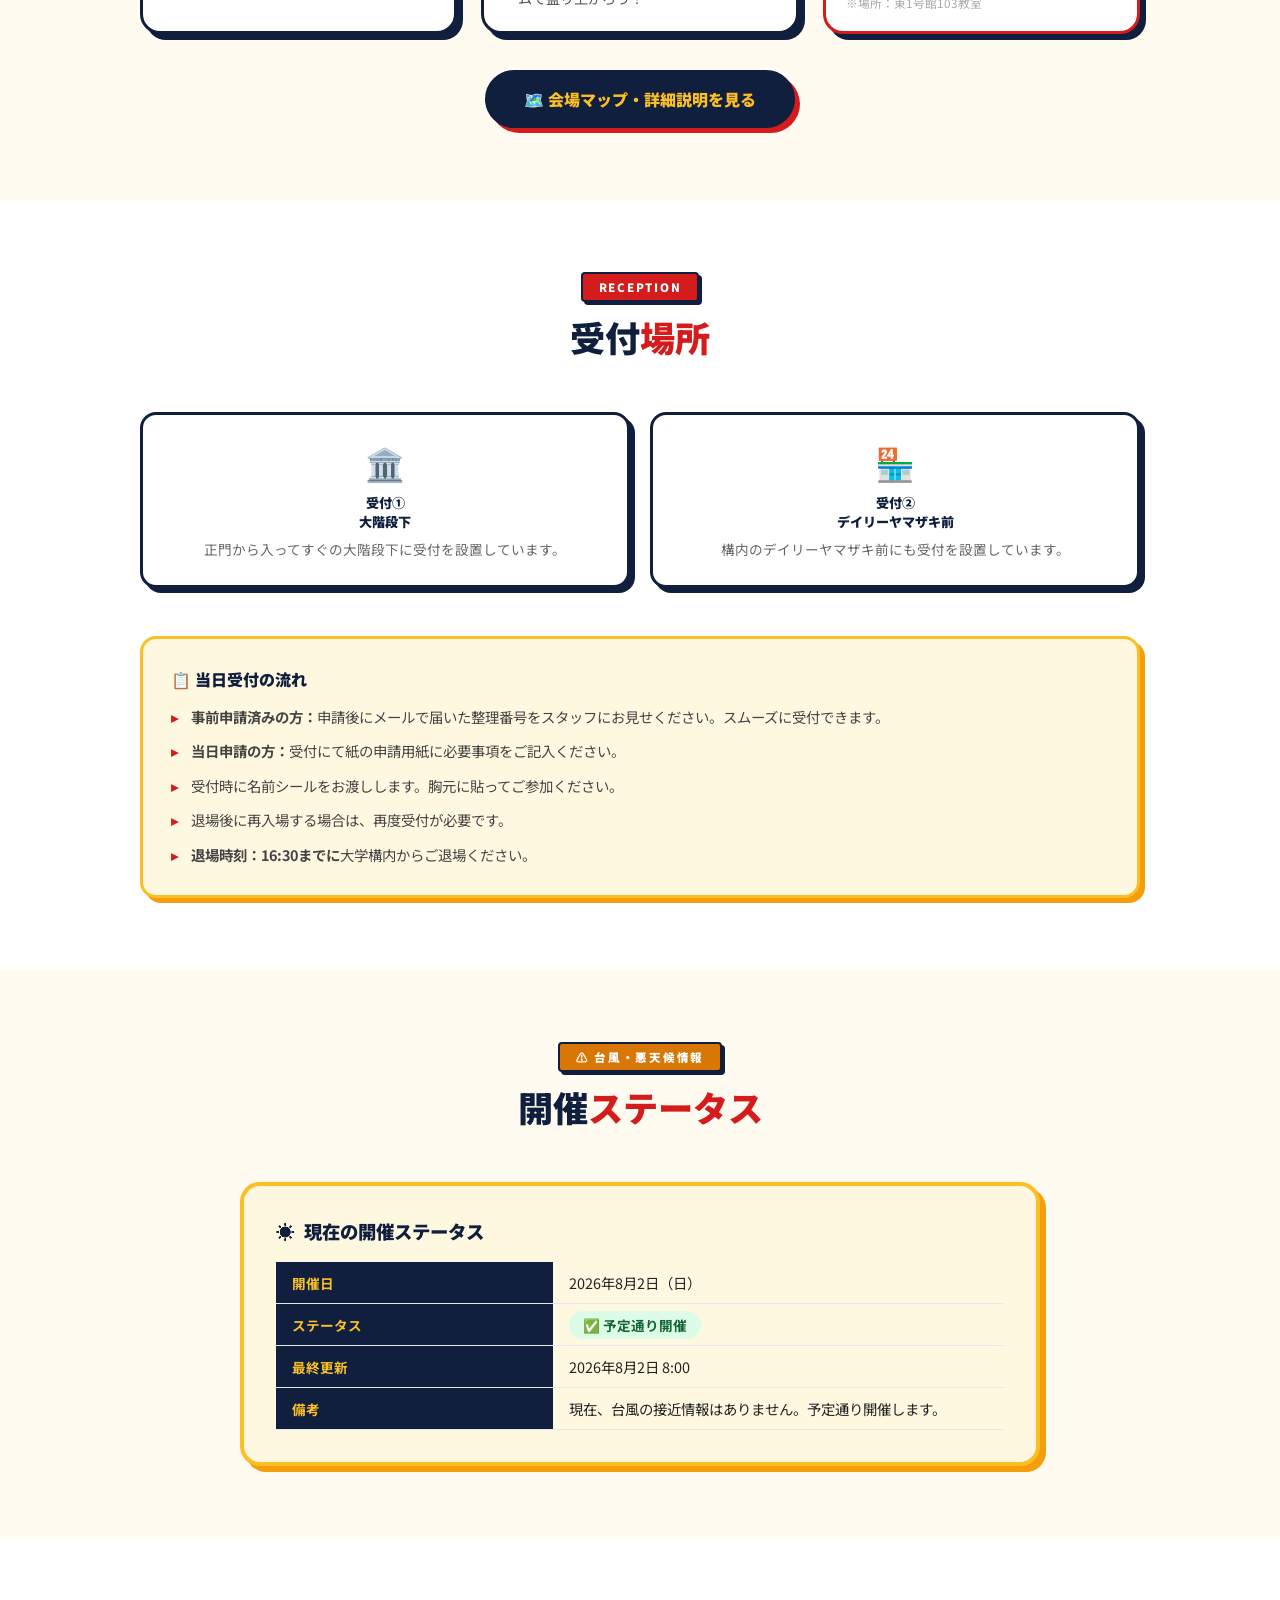
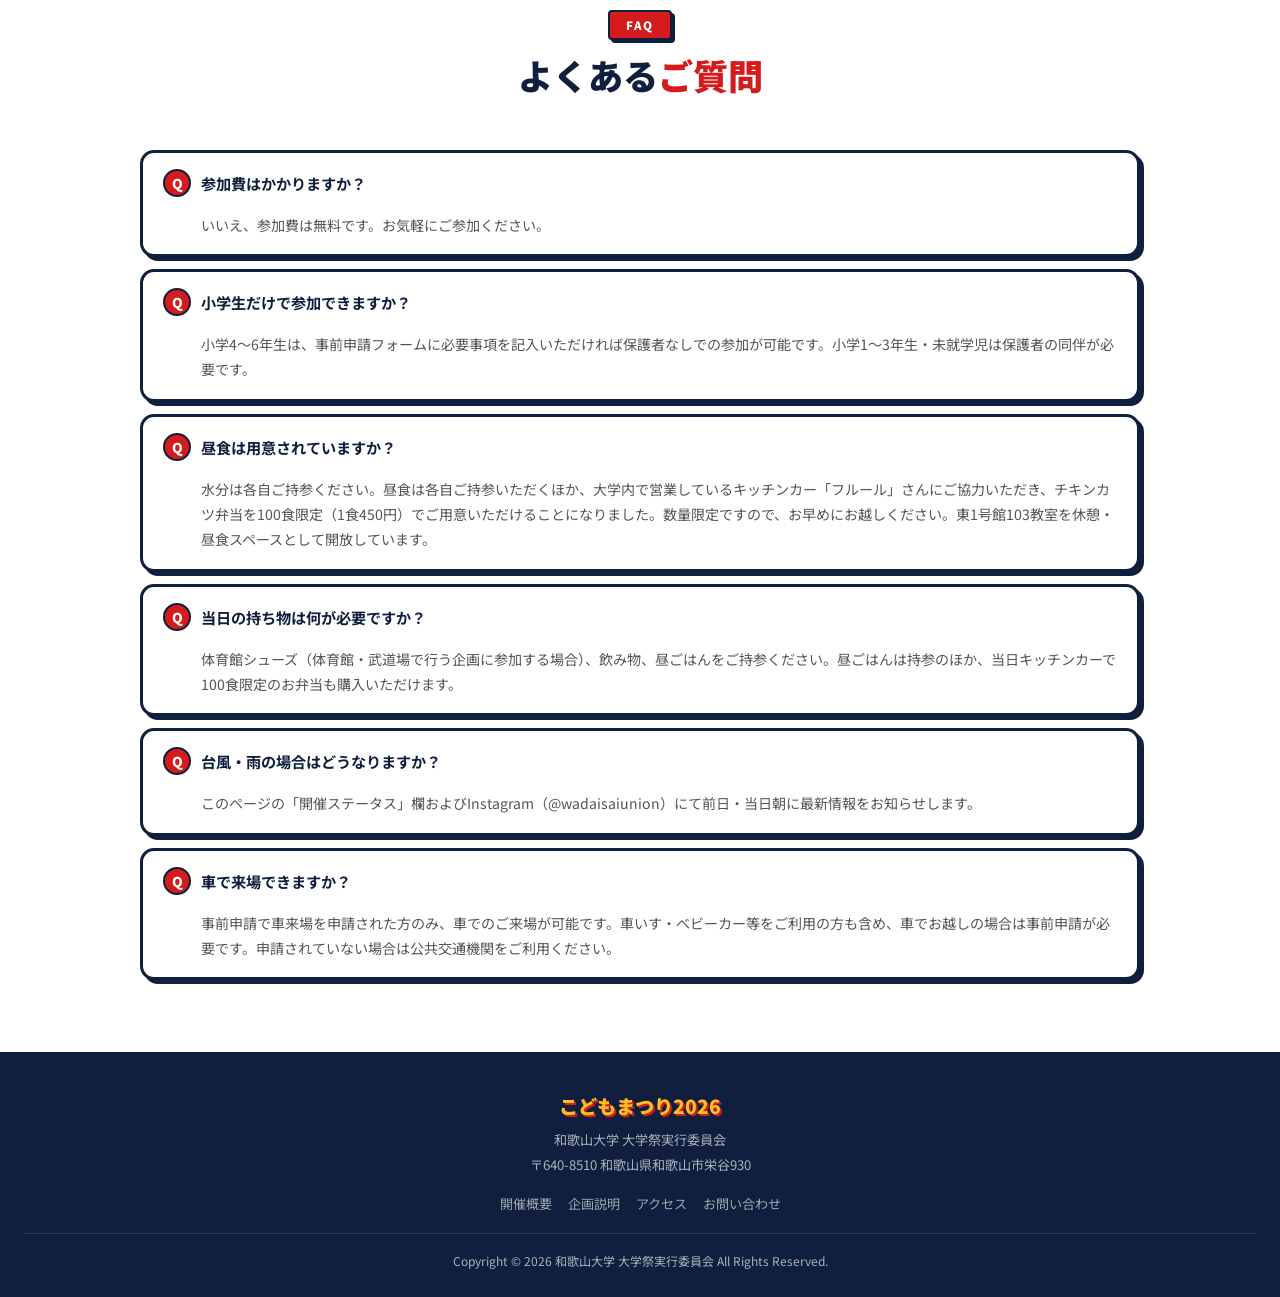
==== commit b7193951: "ランチコーナー企画を追加、待機室企画をトップに反映、開催ステータス更新、事前申請ページを終了に伴い削除" ====
--- a/index.html
+++ b/index.html
@@ -327,7 +327,7 @@
       "price": "0",
       "priceCurrency": "JPY",
       "availability": "https://schema.org/InStock",
-      "url": "https://wadaisai-26.github.io/apply.html"
+      "url": "https://wadaisai-26.github.io/"
     }
   }
   </script>
@@ -350,7 +350,6 @@
         <a href="index.html" class="active">開催概要</a>
         <a href="program.html">企画説明</a>
         <a href="access.html">アクセス</a>
-        <a href="apply.html">事前申請</a>
         <a href="contact.html">お問い合わせ</a>
       </nav>
       <button class="mobile-menu-btn" aria-label="メニュー"><span></span><span></span><span></span></button>
@@ -371,7 +370,6 @@
     </p>
     <div class="hero-btns">
       <a href="#programs" class="btn-main">🎪 企画内容を見る</a>
-      <a href="apply.html" class="btn-main" style="background:#fff;">📝 事前申請はこちら</a>
     </div>
   </section>
 
@@ -571,19 +569,18 @@
         </div>
 
         <div class="program-card special">
-          <div class="ph" style="background:linear-gradient(135deg,#0987a0,#2b6cb0)">
-            <div class="ph-text">
-              <div class="ph-section">📷 フォトスポット</div>
-              <h3>顔はめパネルで記念撮影！</h3>
-            </div>
-          </div>
-          <div class="pc-img"><img src="kaohame.jpg" alt="フォトスポット"></div>
-          <div class="pb">
-            <p>こどもまつりオリジナルの顔はめパネルで記念撮影しよう！家族や友達と一緒に、最高の思い出を残してね。もちろん無料！</p>
-          </div>
-          <div class="pt" hidden>
-            <span class="pt-slot"><b>午前 9:00~11:40</b></span>
-            <span class="pt-slot"><b>午後 12:30~16:00</b></span>
+          <div class="ph">
+            <div class="ph-text">
+              <div class="ph-section">🎨 待機室企画（全体）</div>
+              <h3>みんなのおえかきフォトひろば</h3>
+            </div>
+          </div>
+          <div class="pc-img"><img src="watergame.jpg" alt="待機室企画"></div>
+          <div class="pb">
+            <p>休憩しながら絵を描いたり、こどもまつりの思い出を写真に残せるフォトスポット！企画の合間にぜひ立ち寄ってね。<br><small style="color:#aaa">※場所：東1号館103教室</small></p>
+          </div>
+          <div class="pt" hidden>
+            <span class="pt-slot"><b>終日 9:00~16:00</b></span>
           </div>
         </div>
 
@@ -606,20 +603,6 @@
       <div style="text-align:center;margin-top:36px">
         <a href="program.html" class="btn-navy">🗺️ 会場マップ・詳細説明を見る</a>
       </div>
-    </div>
-  </section>
-
-  <!-- ===== 事前申請 CTA ===== -->
-  <section class="apply-cta">
-    <div class="apply-cta-inner">
-      <p style="font-size:clamp(1rem,3vw,1.3rem);font-weight:900;color:var(--yellow);margin-bottom:12px">
-        🎉 気に入った企画はありましたか？
-      </p>
-      <p style="font-size:0.95rem;color:rgba(255,255,255,0.88);margin-bottom:32px;line-height:1.9">
-        当日をスムーズに楽しむために<strong style="color:#fff">事前申請</strong>がおすすめです！<br>
-        小学4〜6年生は申請することで<strong style="color:#fff">保護者なしでの参加</strong>も可能になります。
-      </p>
-      <a href="apply.html" class="btn-main" style="font-size:1.05rem;padding:16px 44px">📝 事前申請はこちら →</a>
     </div>
   </section>
 
@@ -674,7 +657,7 @@
           <tr>
             <th>最終更新</th>
             <!-- ★ 変更ポイント：更新日時を書き換えてください -->
-            <td>2026年8月1日 12:00</td>
+            <td>2026年8月2日 8:00</td>
           </tr>
           <tr>
             <th>備考</th>
@@ -738,7 +721,6 @@
       <a href="index.html">開催概要</a>
       <a href="program.html">企画説明</a>
       <a href="access.html">アクセス</a>
-      <a href="apply.html">事前申請</a>
       <a href="contact.html">お問い合わせ</a>
     </div>
     <p class="footer-copy">Copyright &copy; 2026 和歌山大学 大学祭実行委員会 All Rights Reserved.</p>
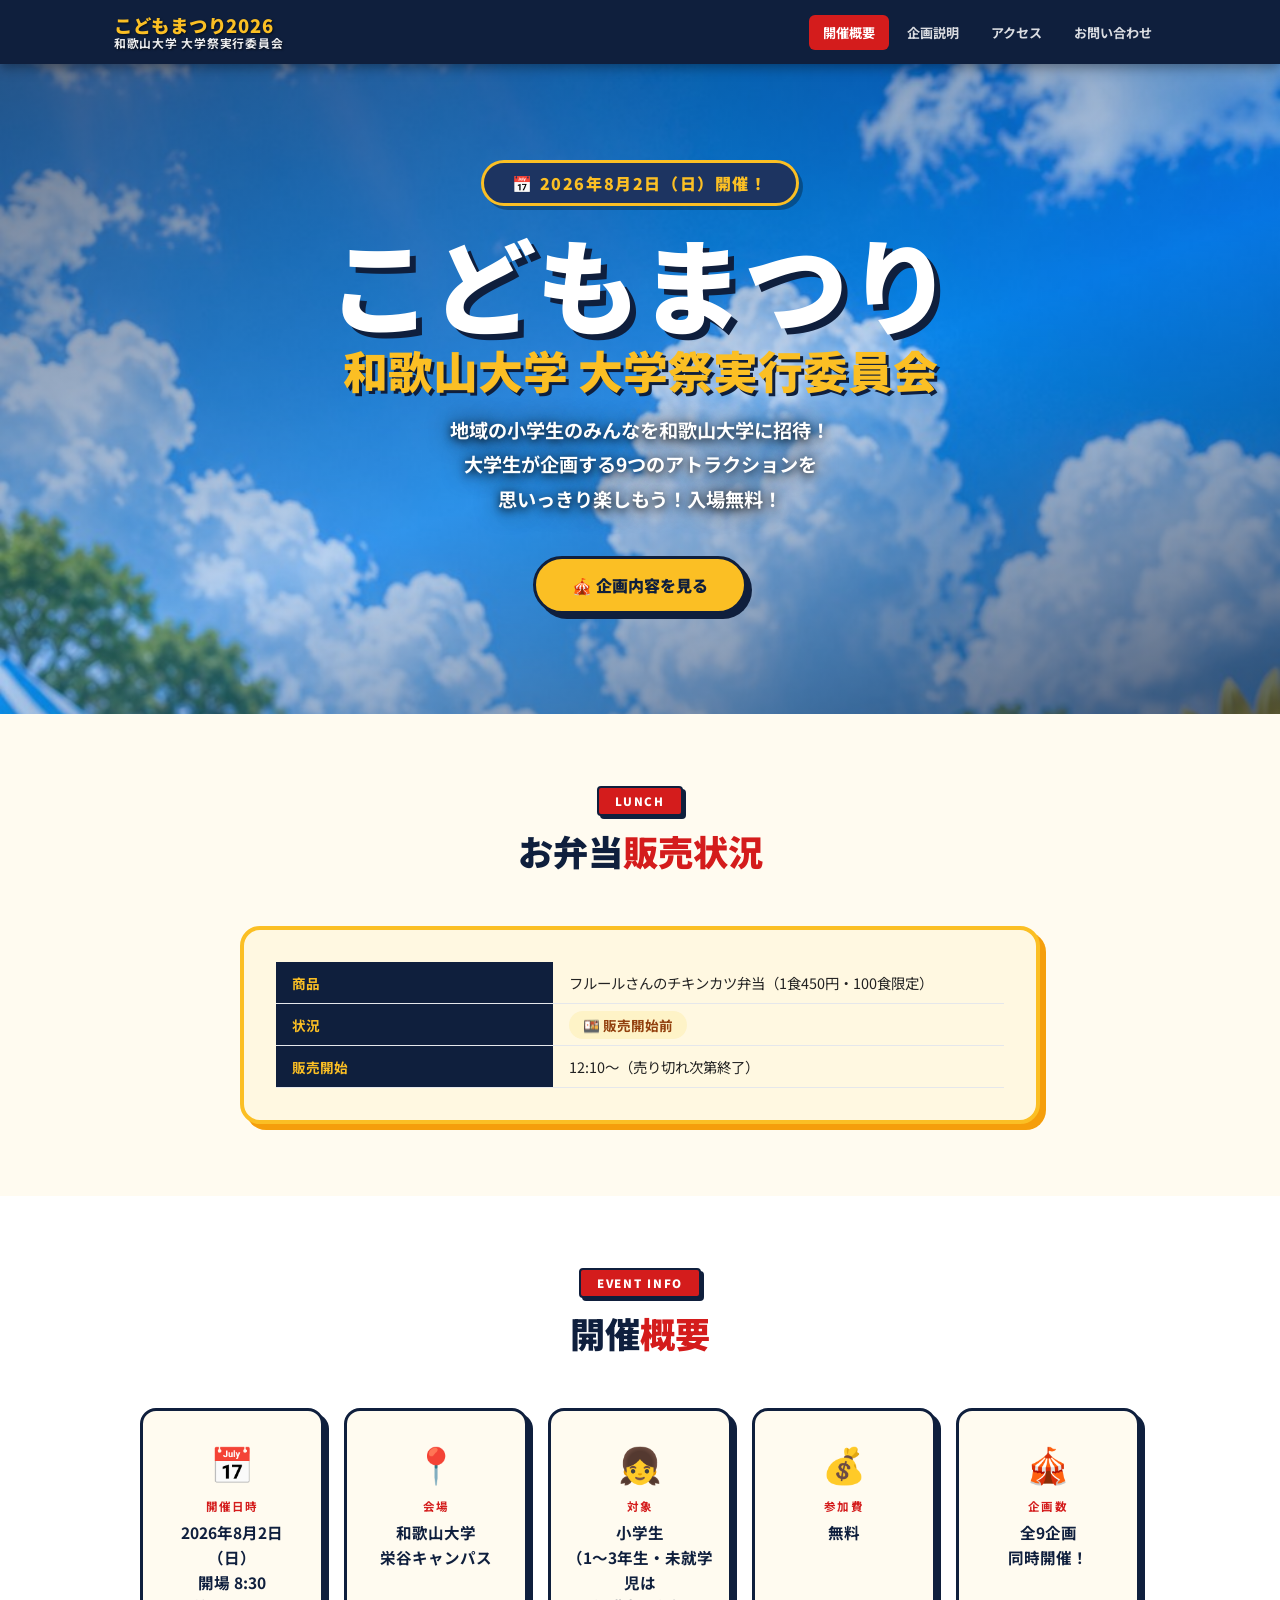
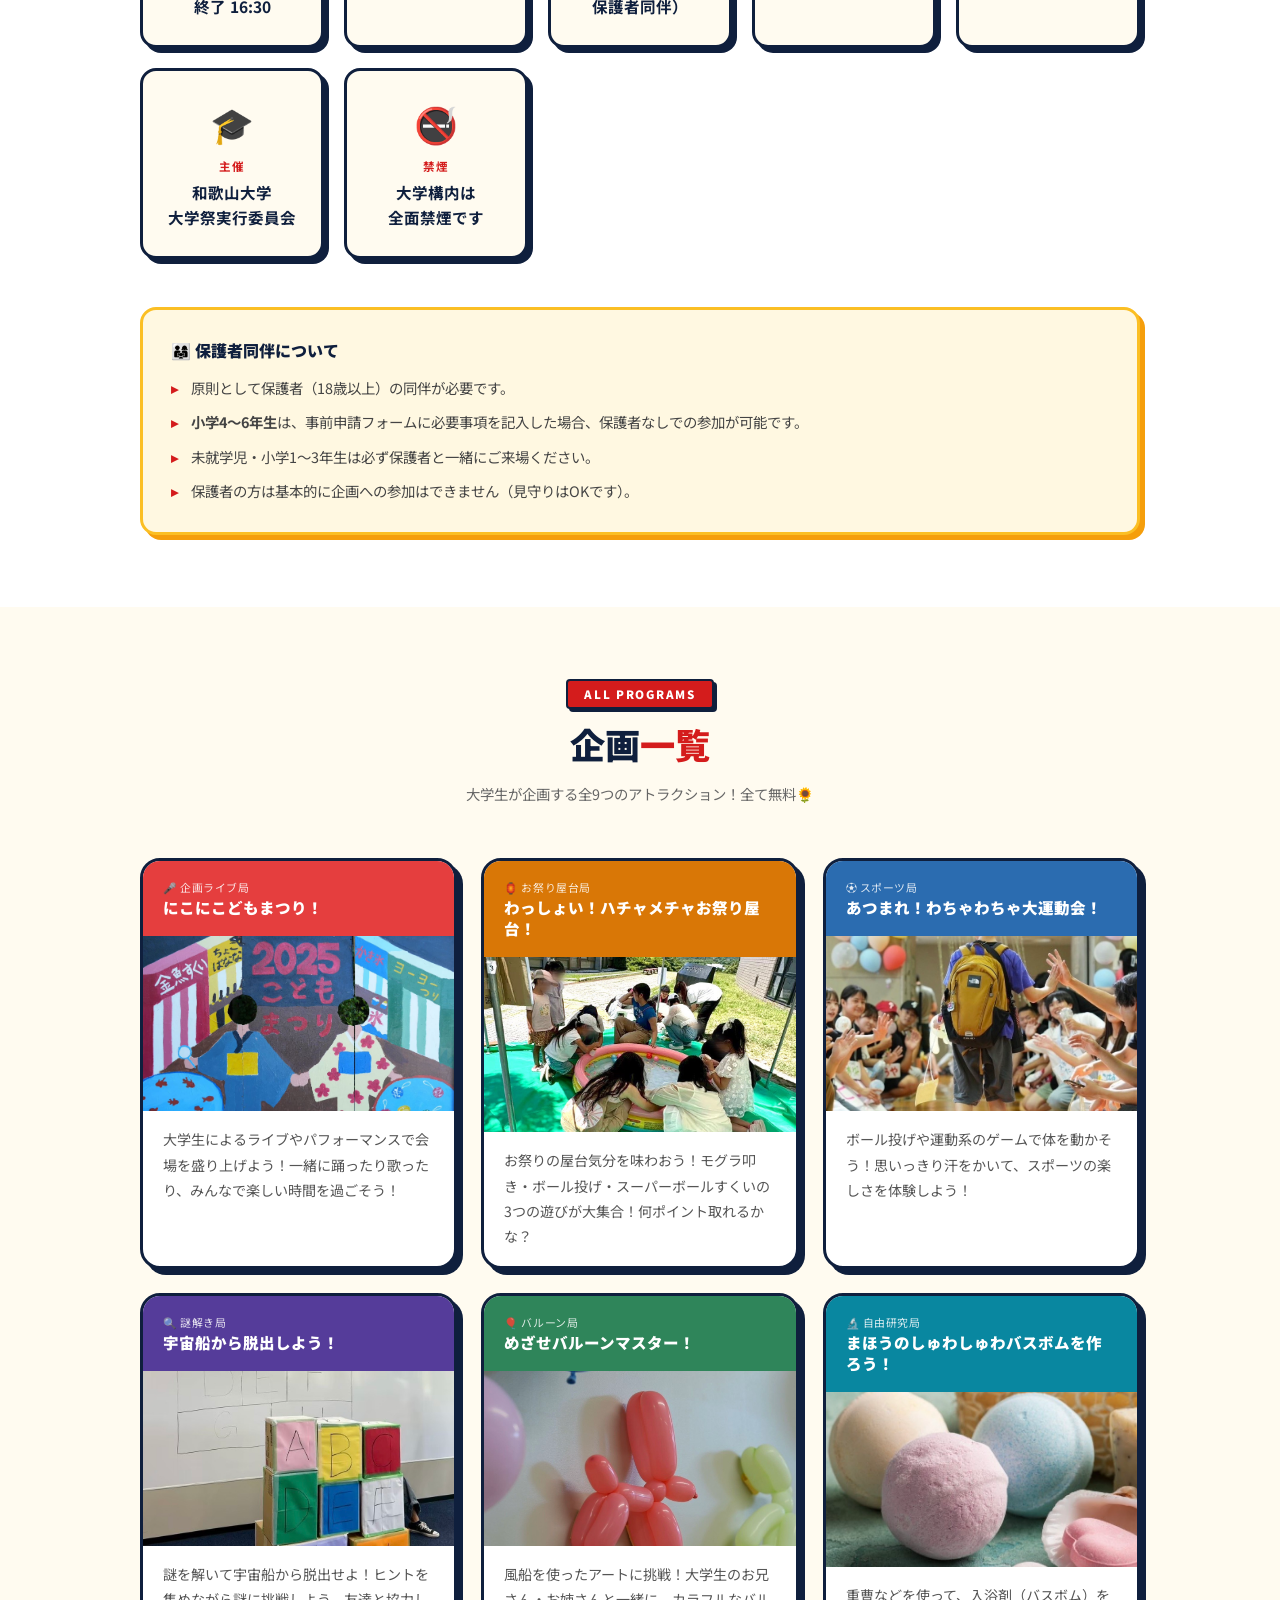
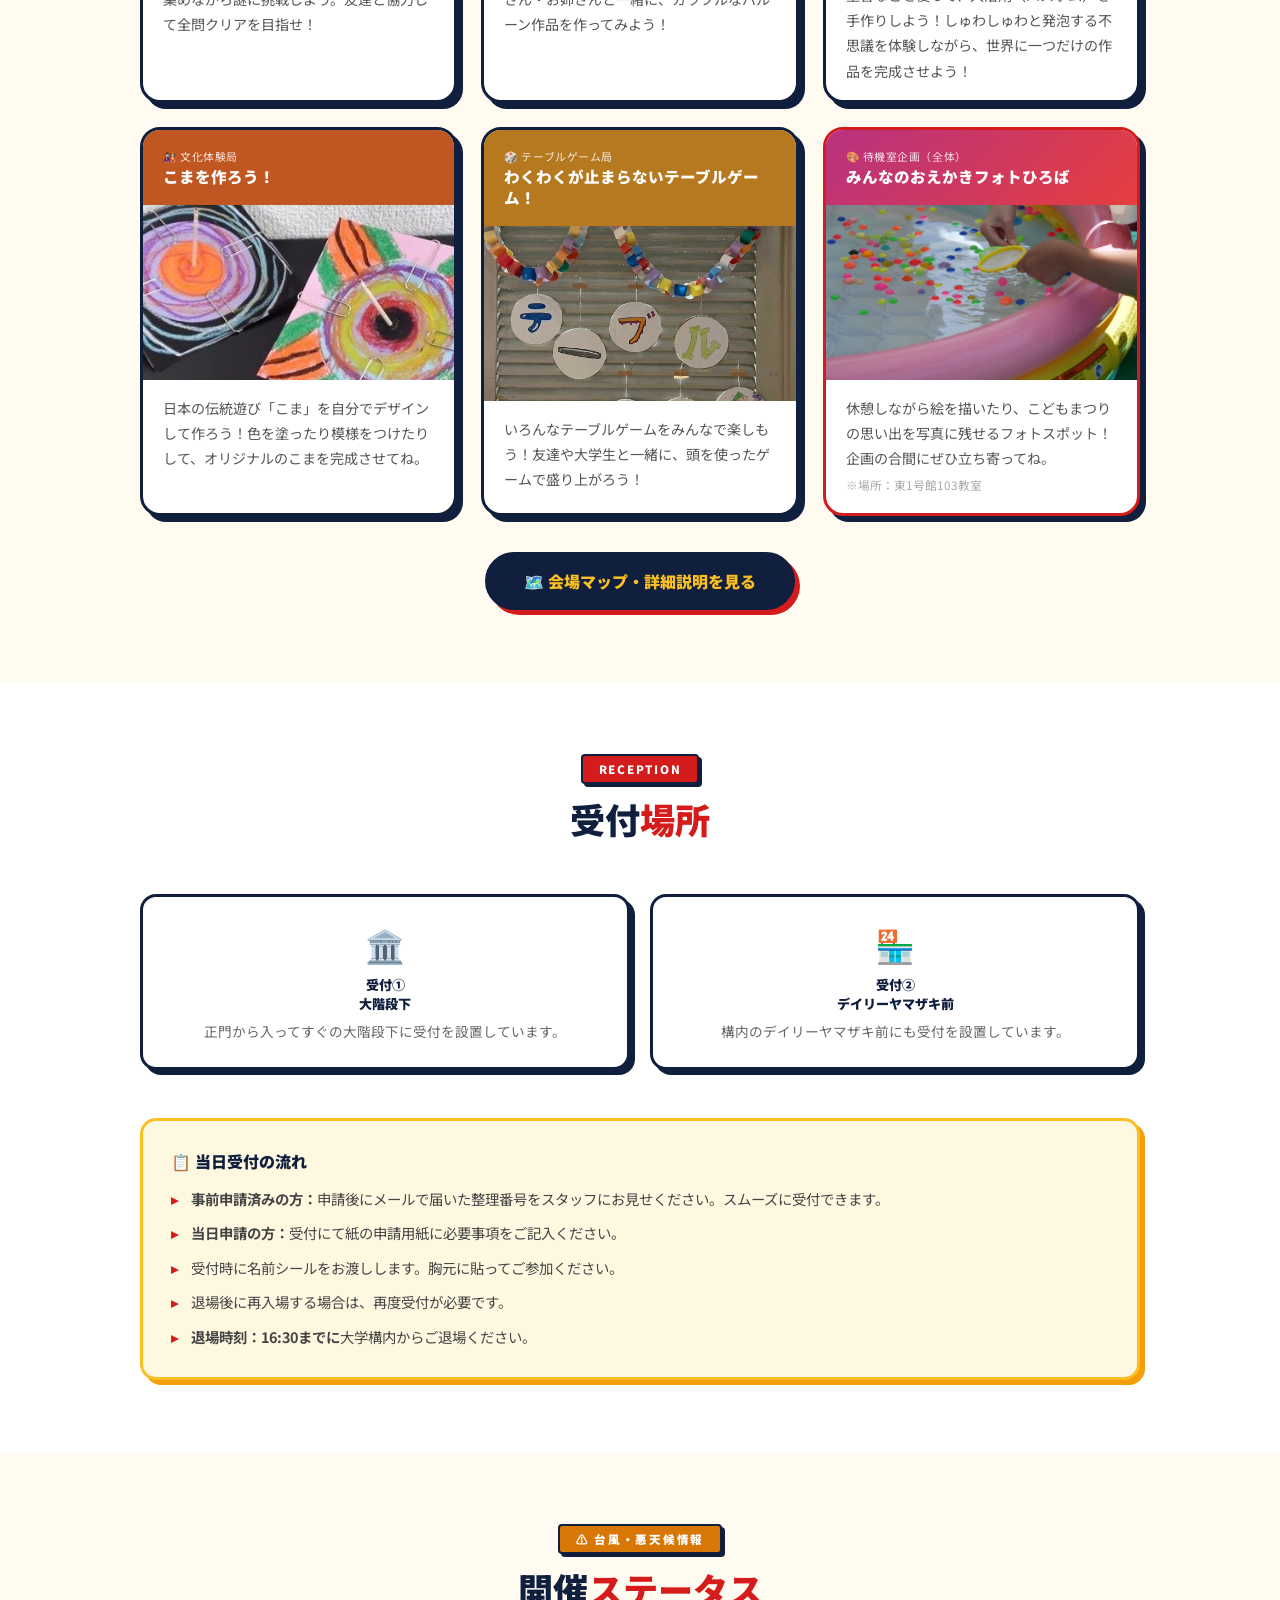
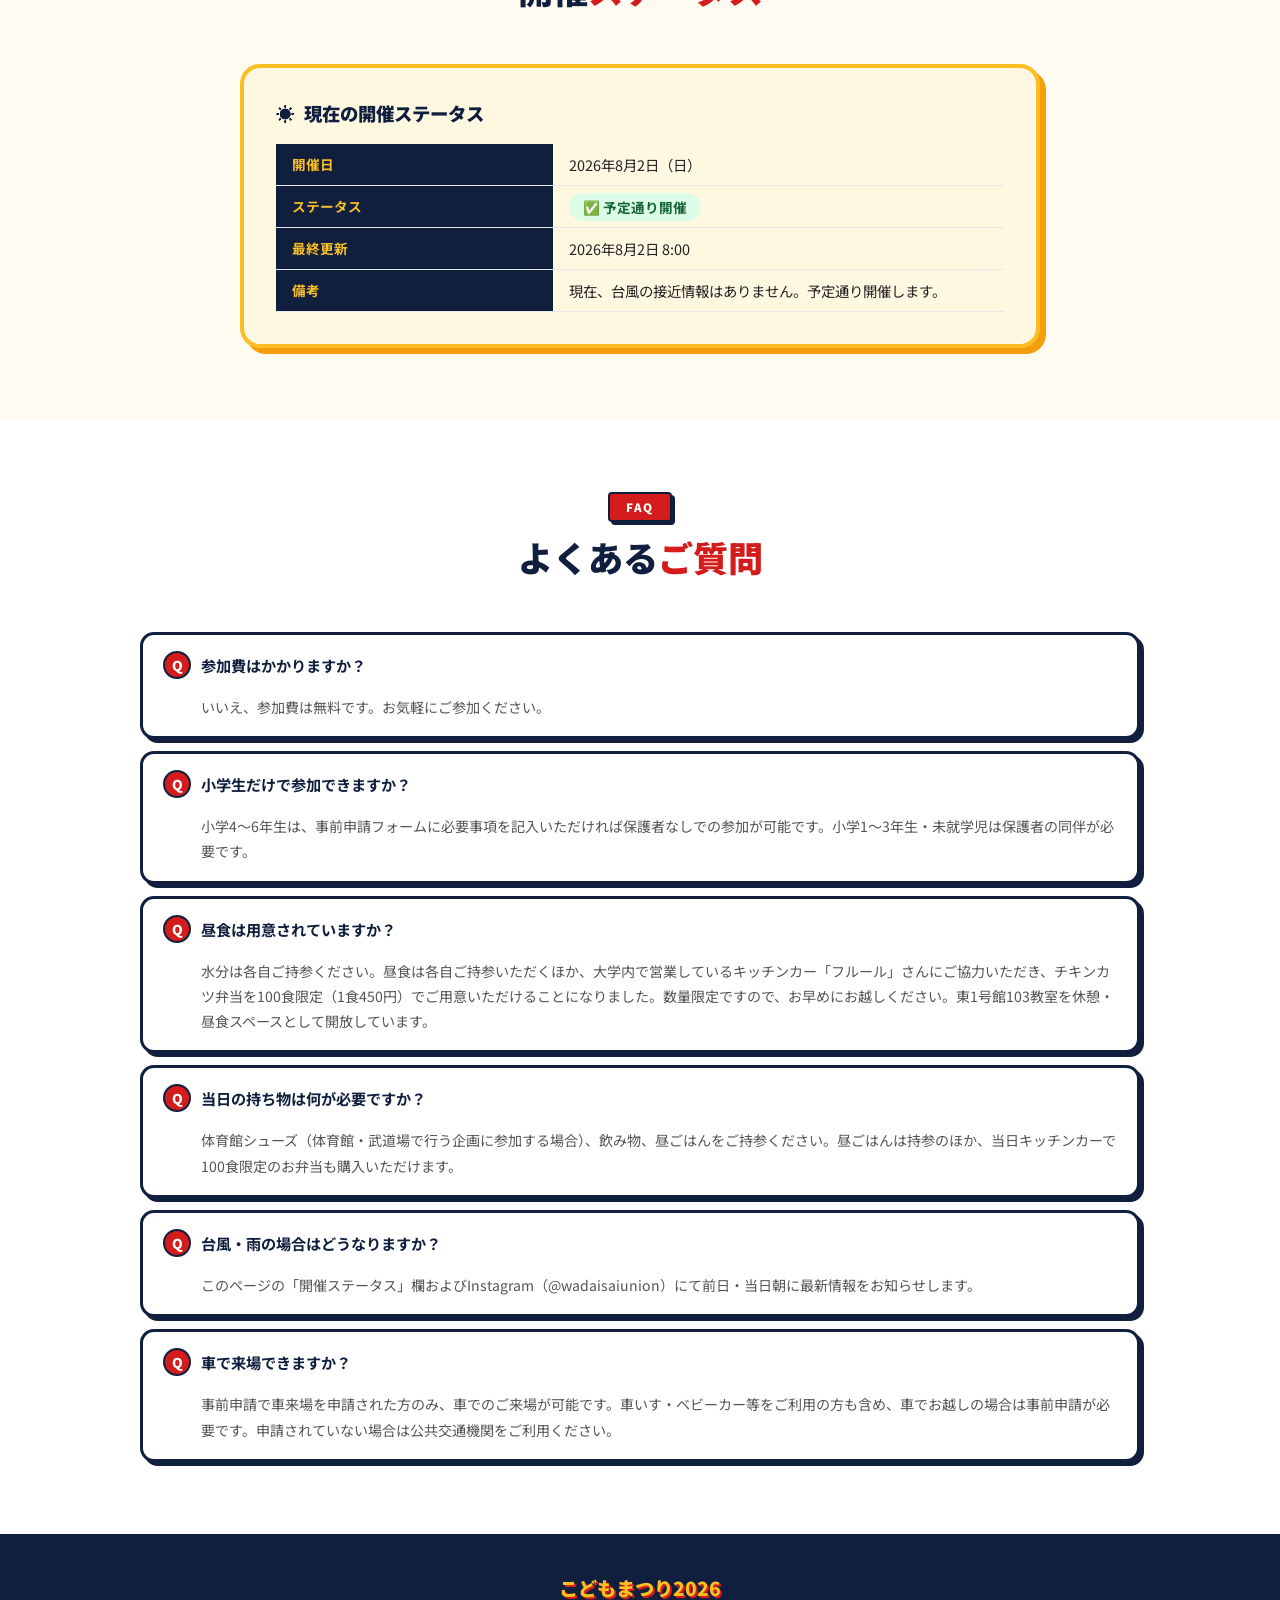
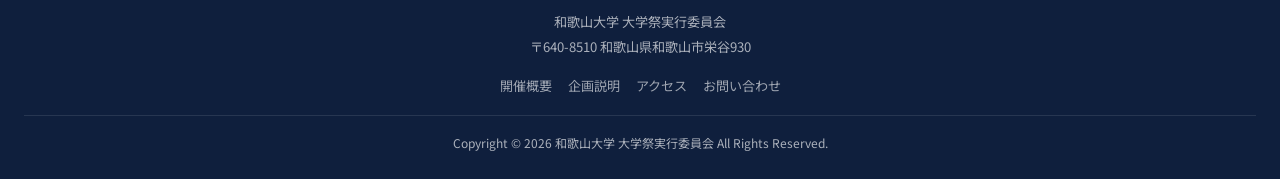
==== commit 36ca4efa: "お弁当の販売状況セクションを追加" ====
--- a/index.html
+++ b/index.html
@@ -373,6 +373,28 @@
     </div>
   </section>
 
+  <!-- お弁当販売状況 -->
+  <section class="section" id="bento-status">
+    <div class="container">
+      <div class="section-head">
+        <div class="section-label">LUNCH</div>
+        <h2 class="section-title">お弁当<span>販売状況</span></h2>
+      </div>
+      <div class="typhoon-block">
+        <table class="typhoon-table">
+          <tr><th>商品</th><td>フルールさんのチキンカツ弁当（1食450円・100食限定）</td></tr>
+          <tr>
+            <th>状況</th>
+            <!-- ★ 変更ポイント：販売開始したら status-delay → status-open、文言を「🍱 販売中」に変更 -->
+            <!-- 　　　　　　完売したら status-open → status-cancel、文言を「🍱 完売しました」に変更 -->
+            <td><span class="status-delay">🍱 販売開始前</span></td>
+          </tr>
+          <tr><th>販売開始</th><td>12:10〜（売り切れ次第終了）</td></tr>
+        </table>
+      </div>
+    </div>
+  </section>
+
   <!-- 開催概要 -->
   <section class="section section-alt">
     <div class="container">
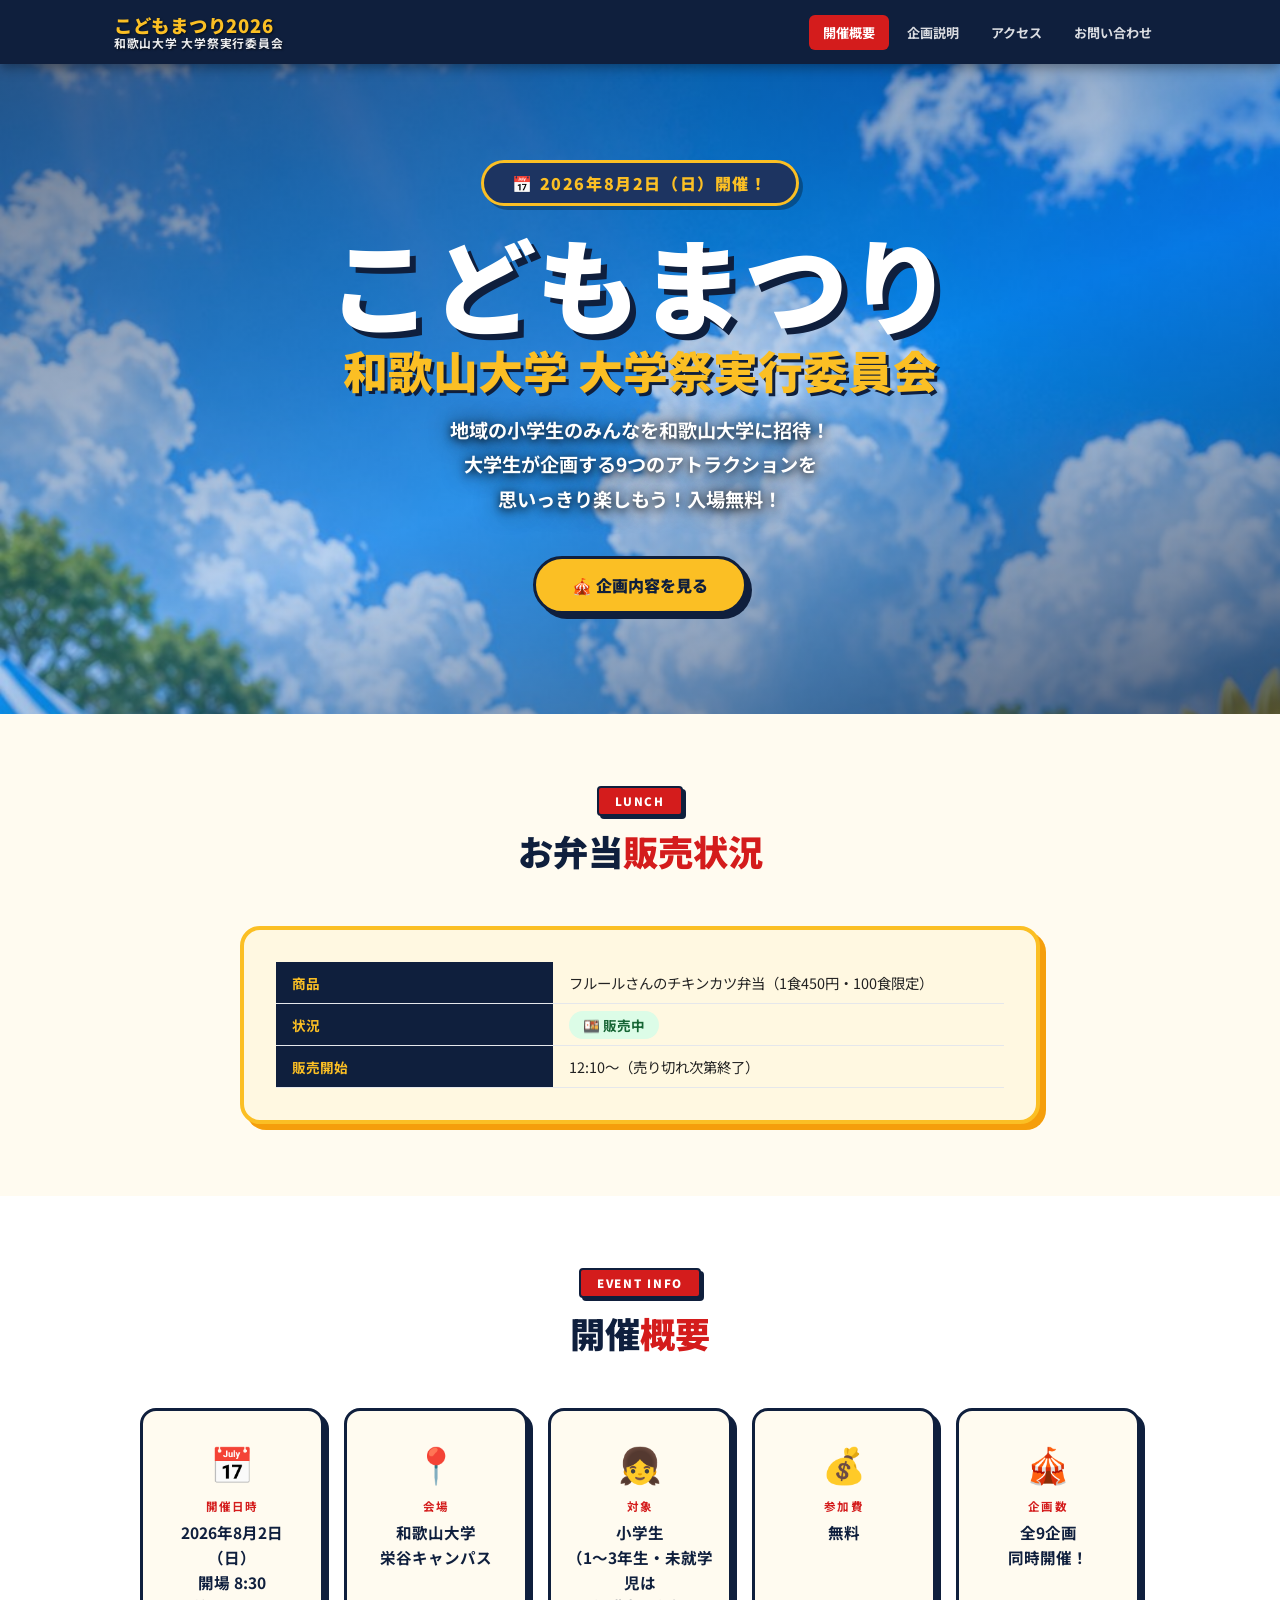
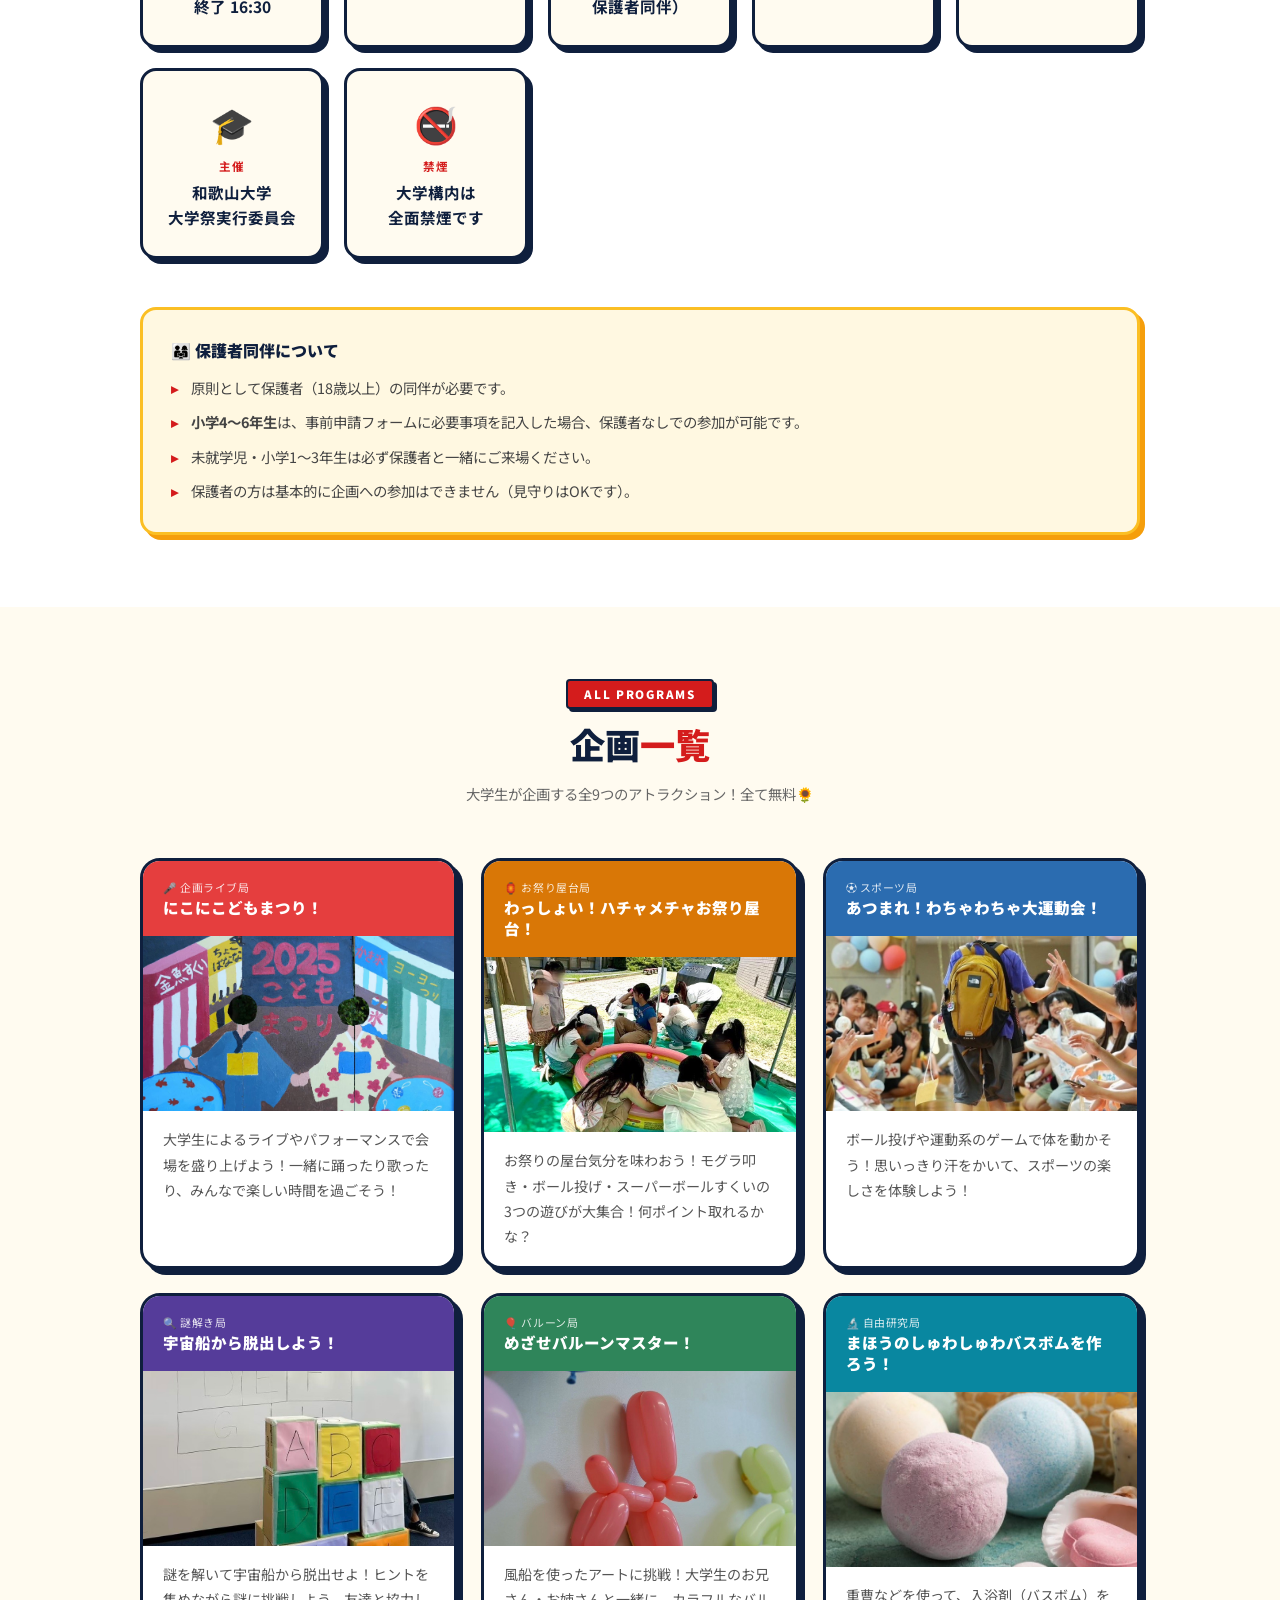
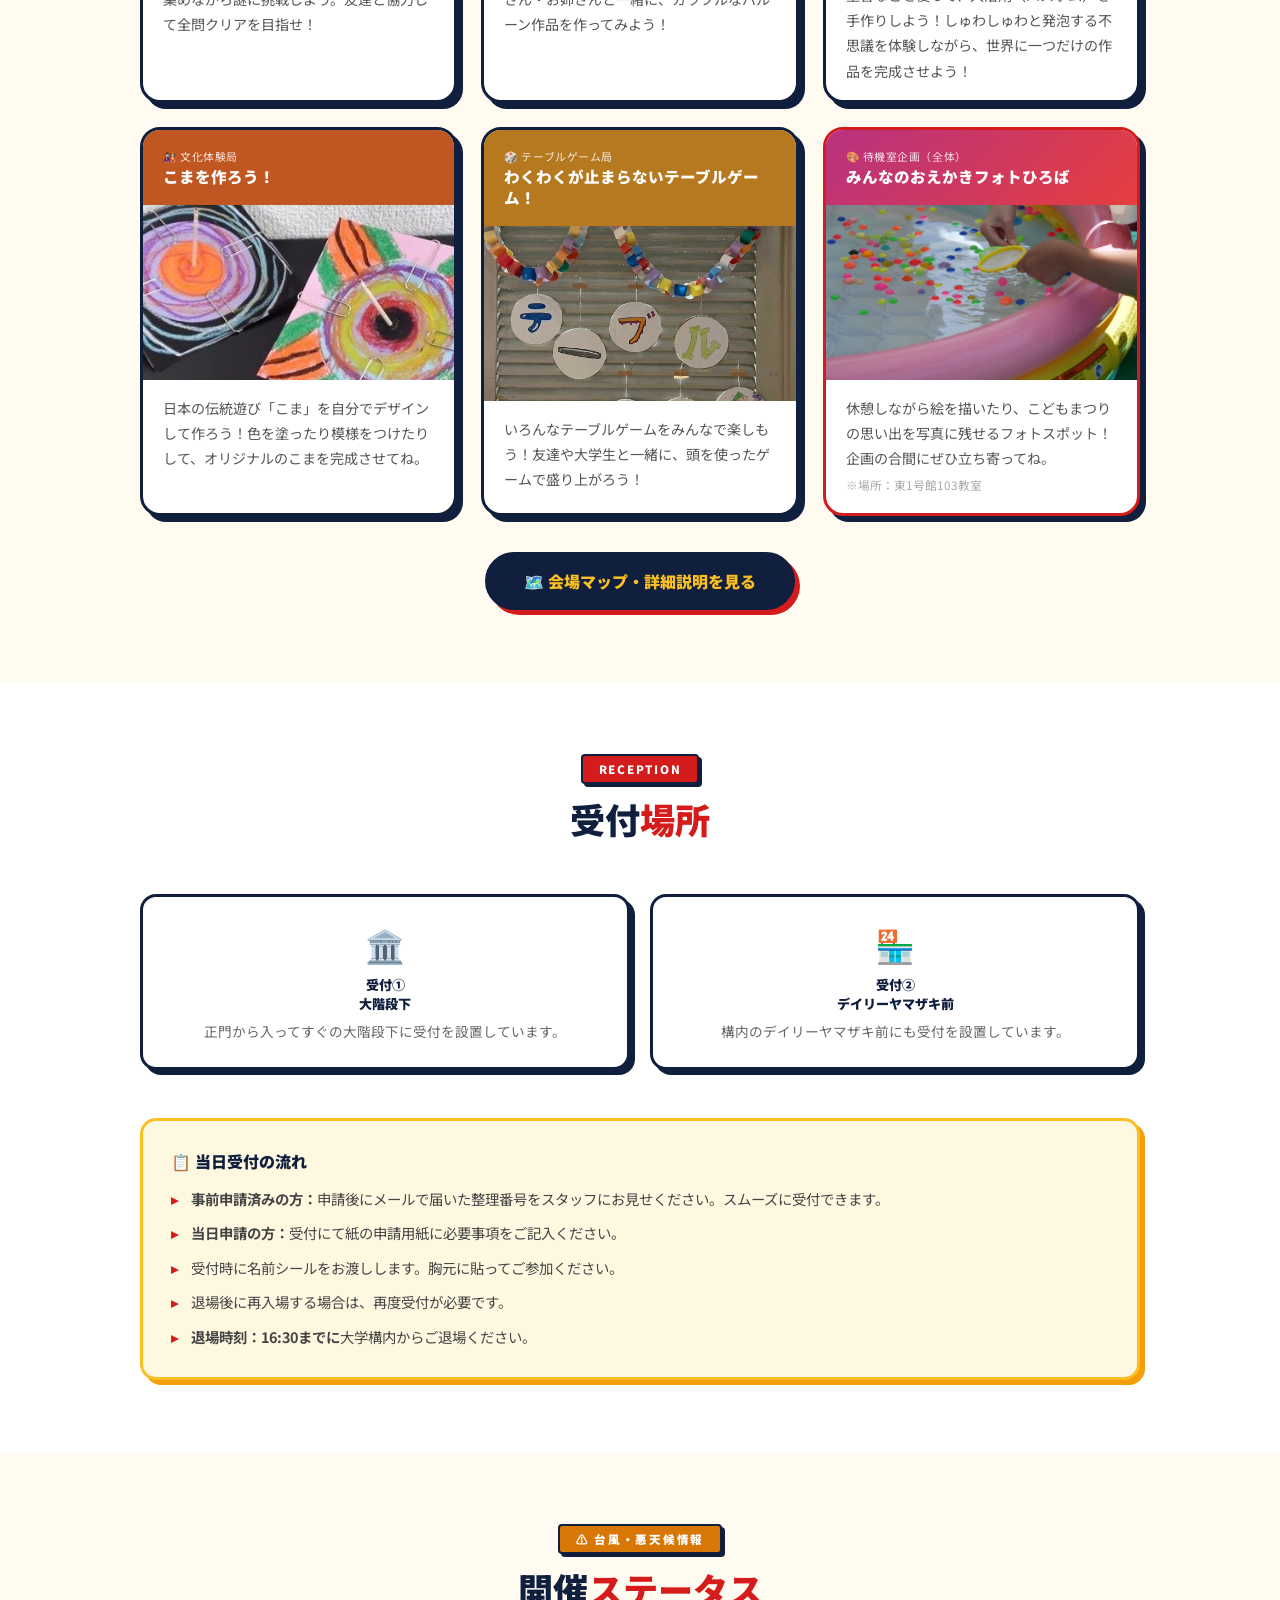
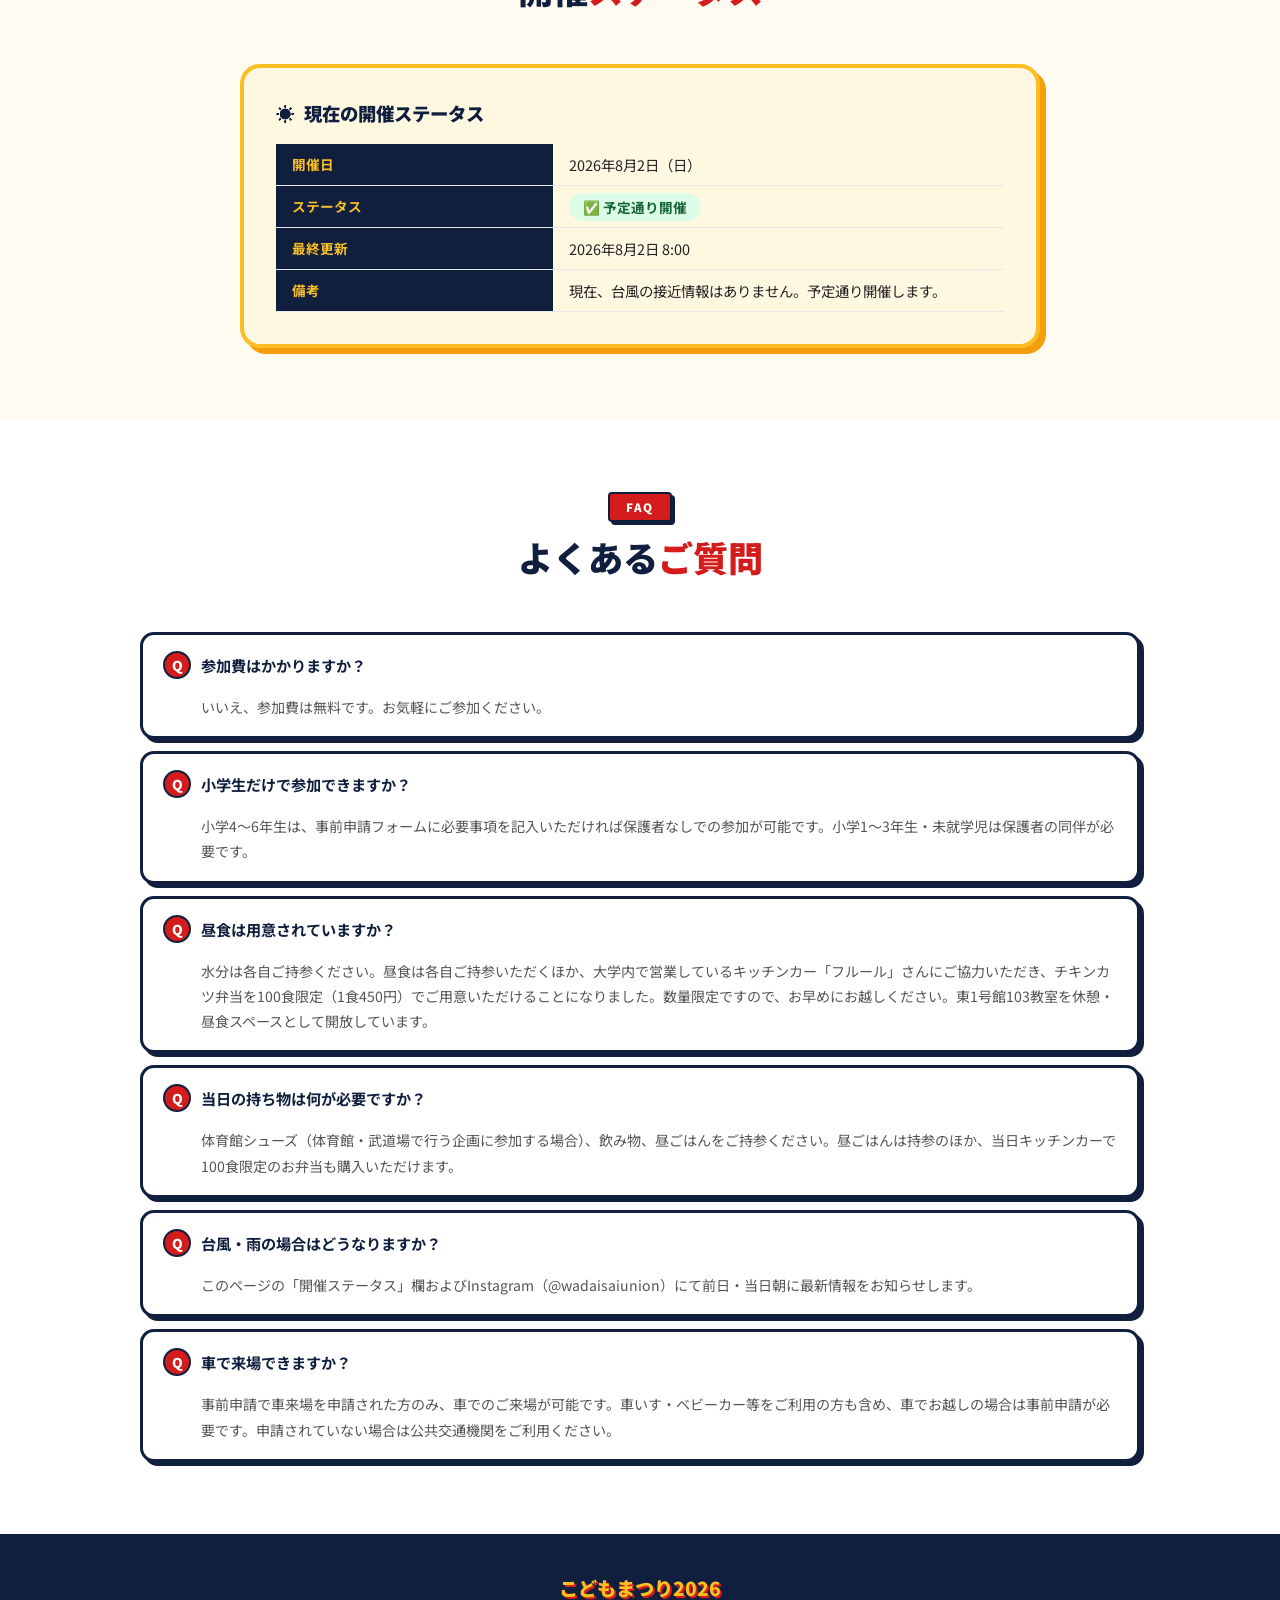
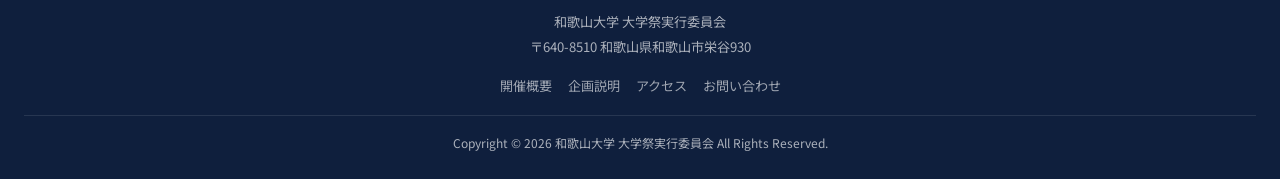
==== commit 0593a71f: "お弁当を販売中に変更" ====
--- a/index.html
+++ b/index.html
@@ -387,7 +387,7 @@
             <th>状況</th>
             <!-- ★ 変更ポイント：販売開始したら status-delay → status-open、文言を「🍱 販売中」に変更 -->
             <!-- 　　　　　　完売したら status-open → status-cancel、文言を「🍱 完売しました」に変更 -->
-            <td><span class="status-delay">🍱 販売開始前</span></td>
+            <td><span class="status-open">🍱 販売中</span></td>
           </tr>
           <tr><th>販売開始</th><td>12:10〜（売り切れ次第終了）</td></tr>
         </table>
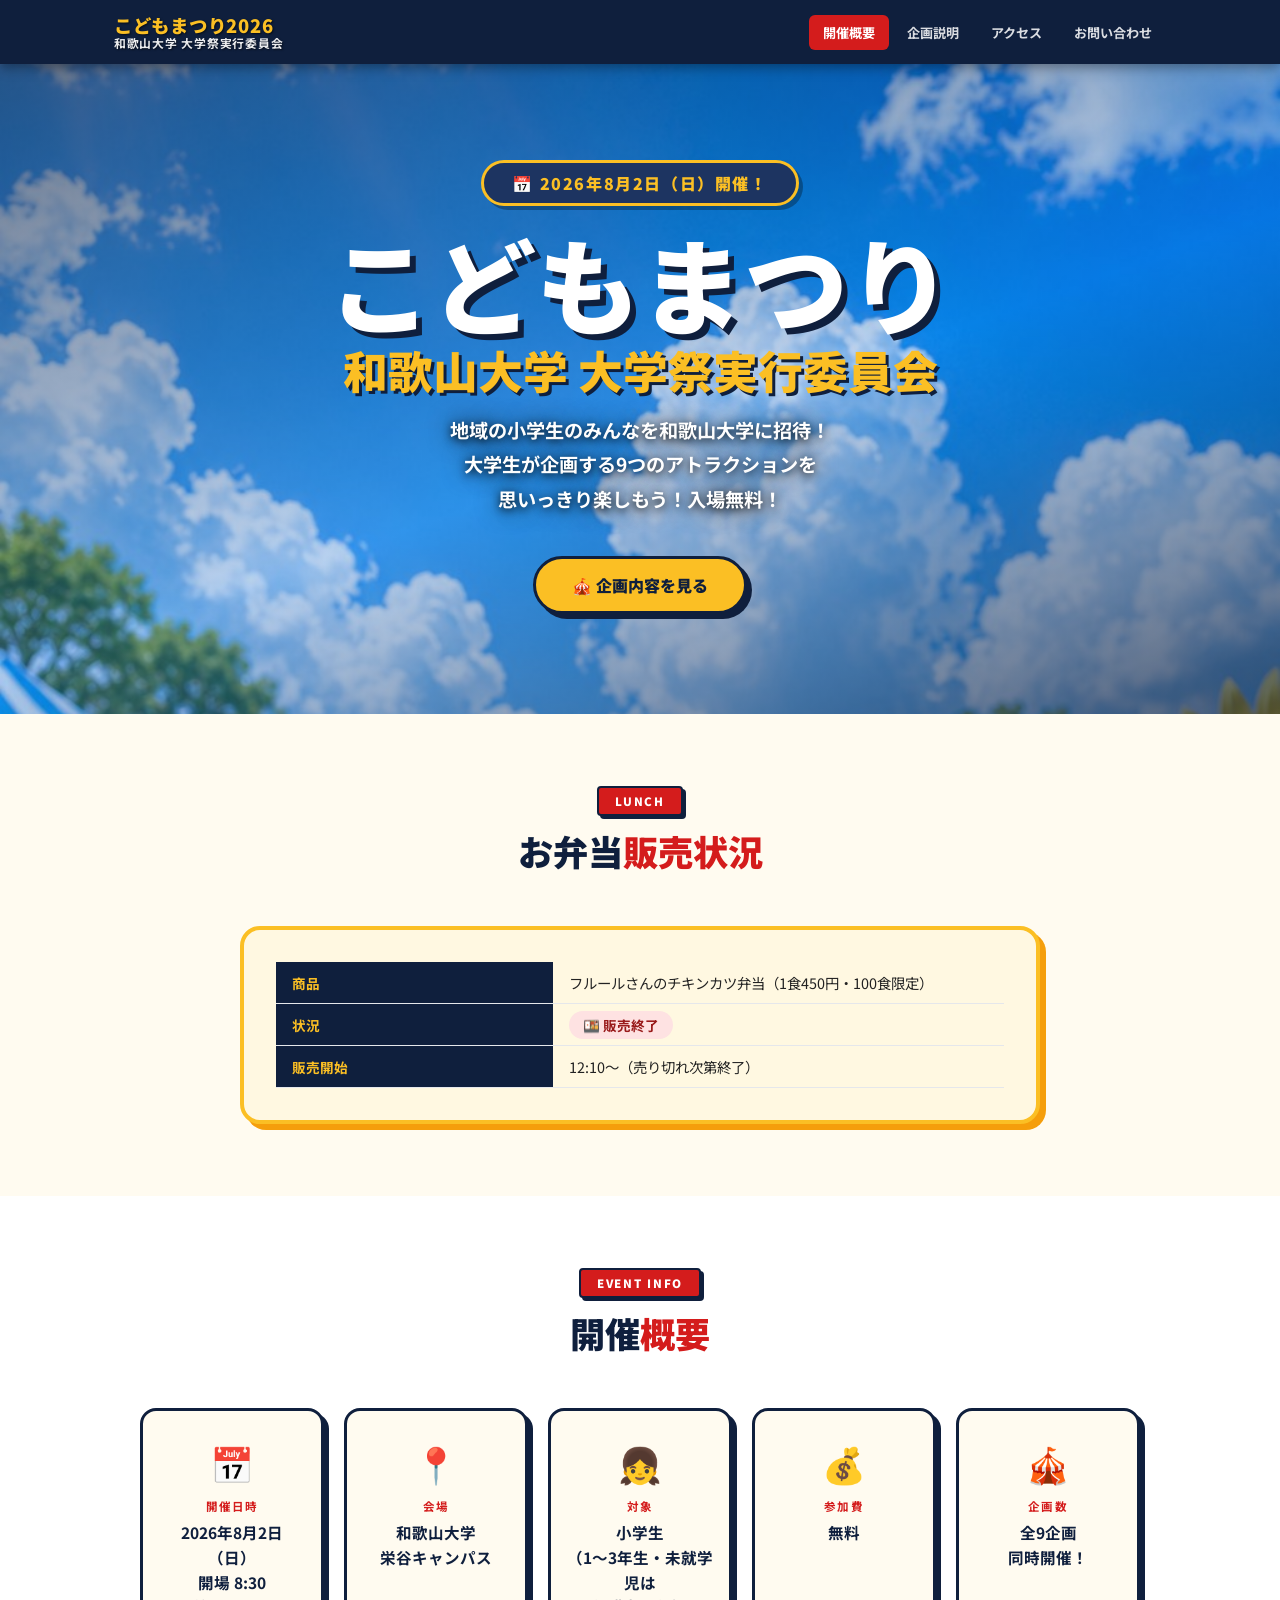
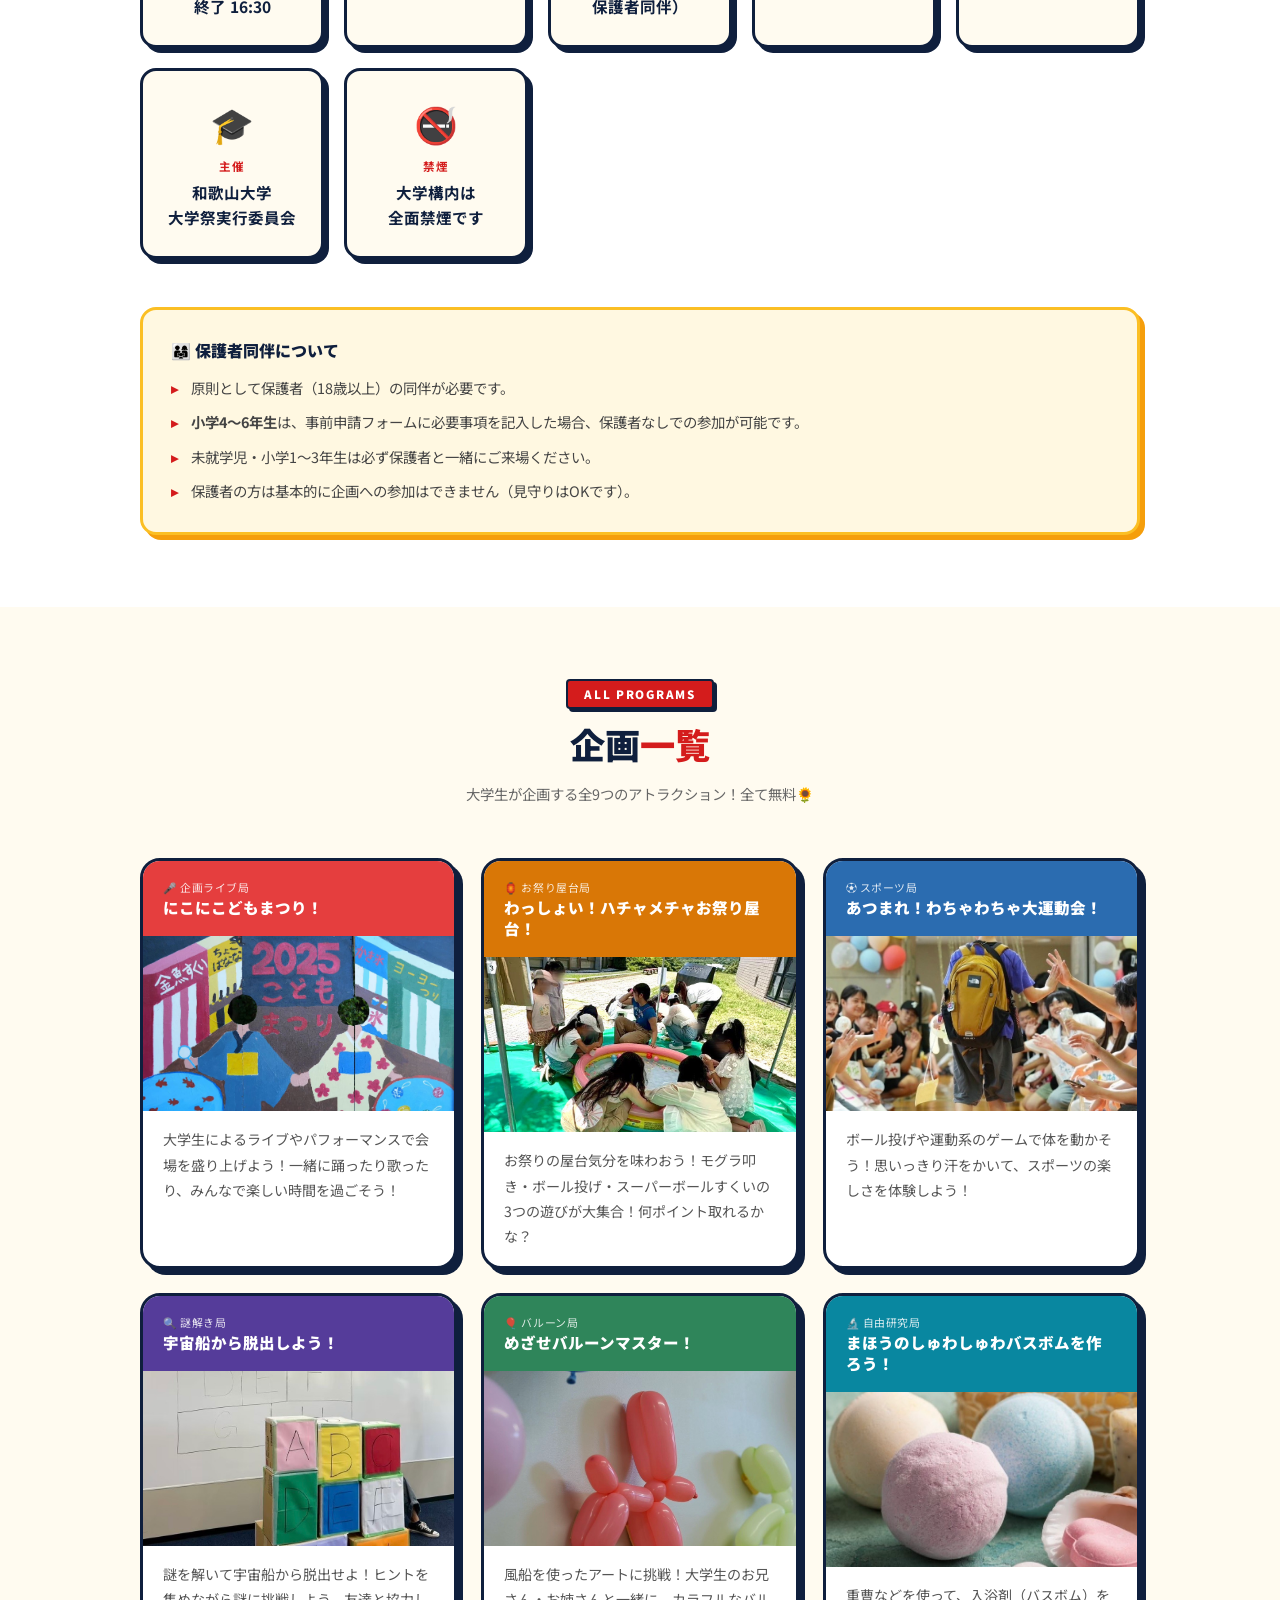
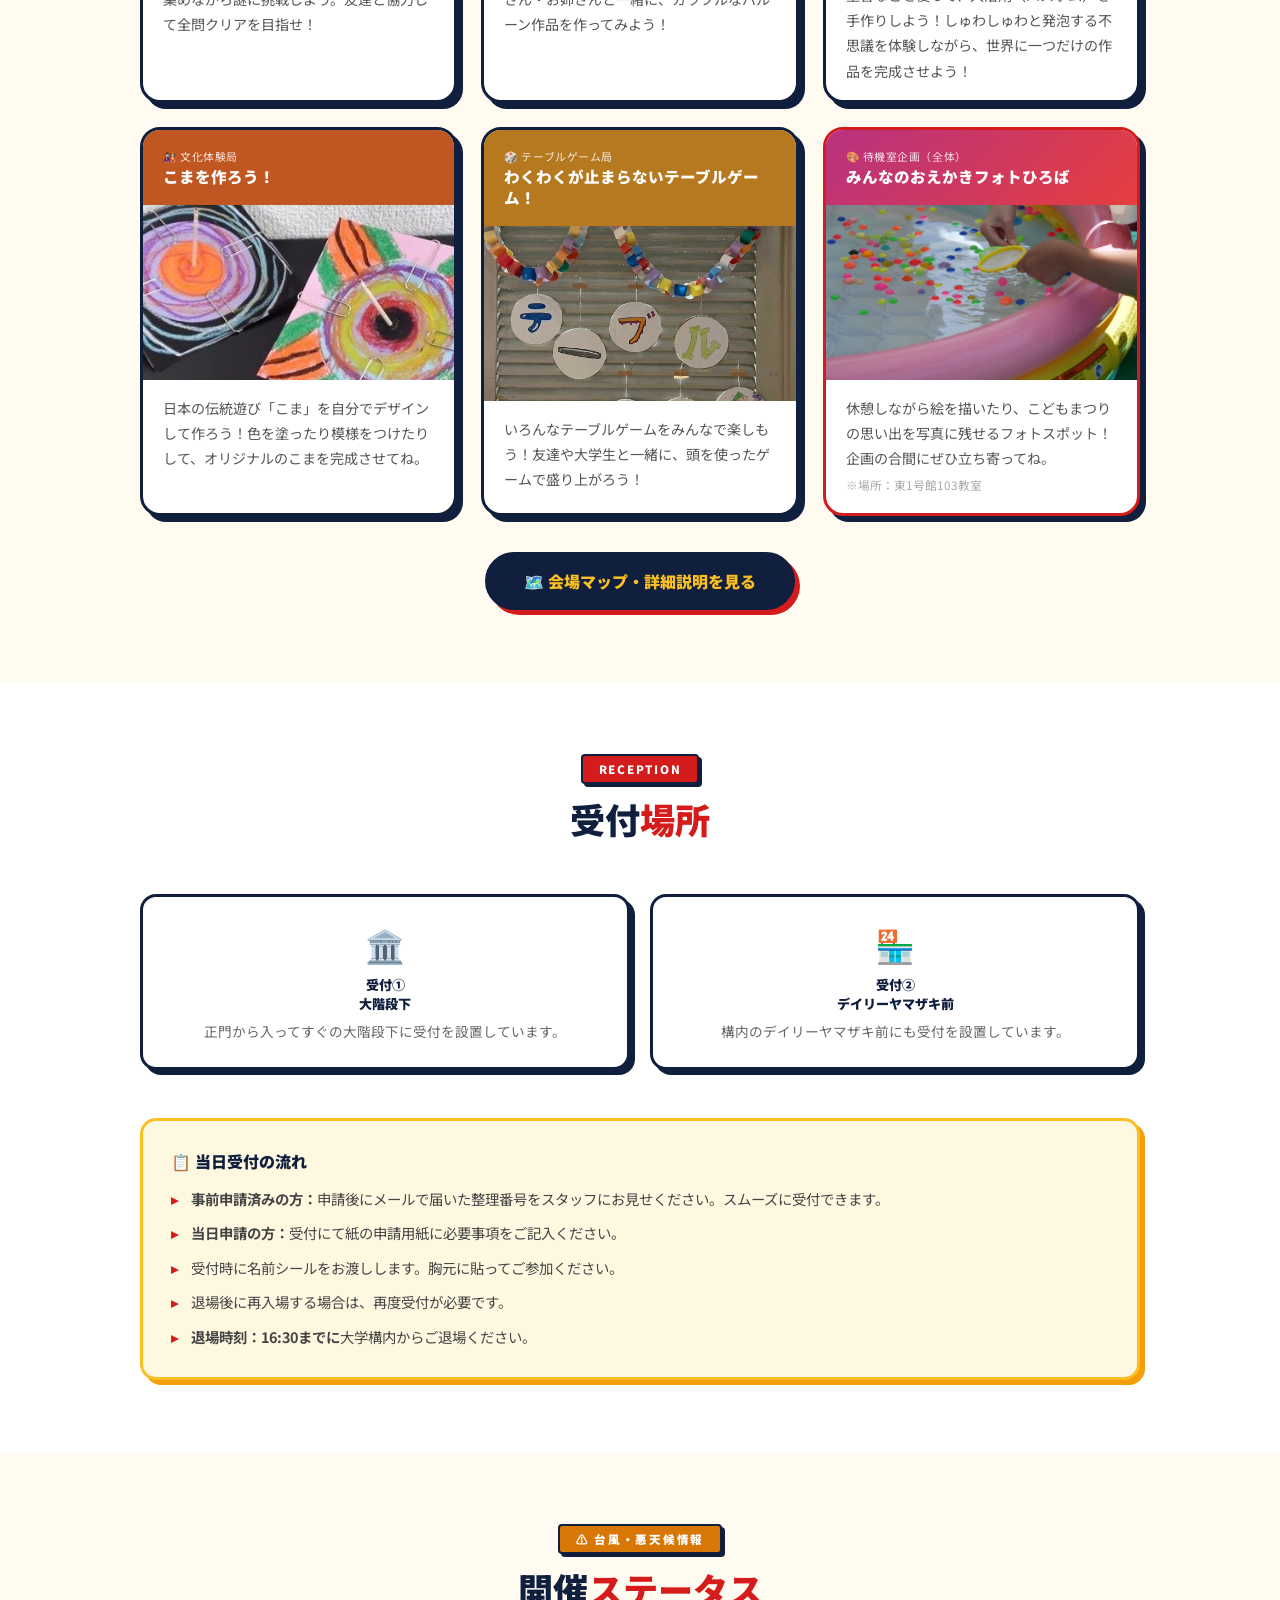
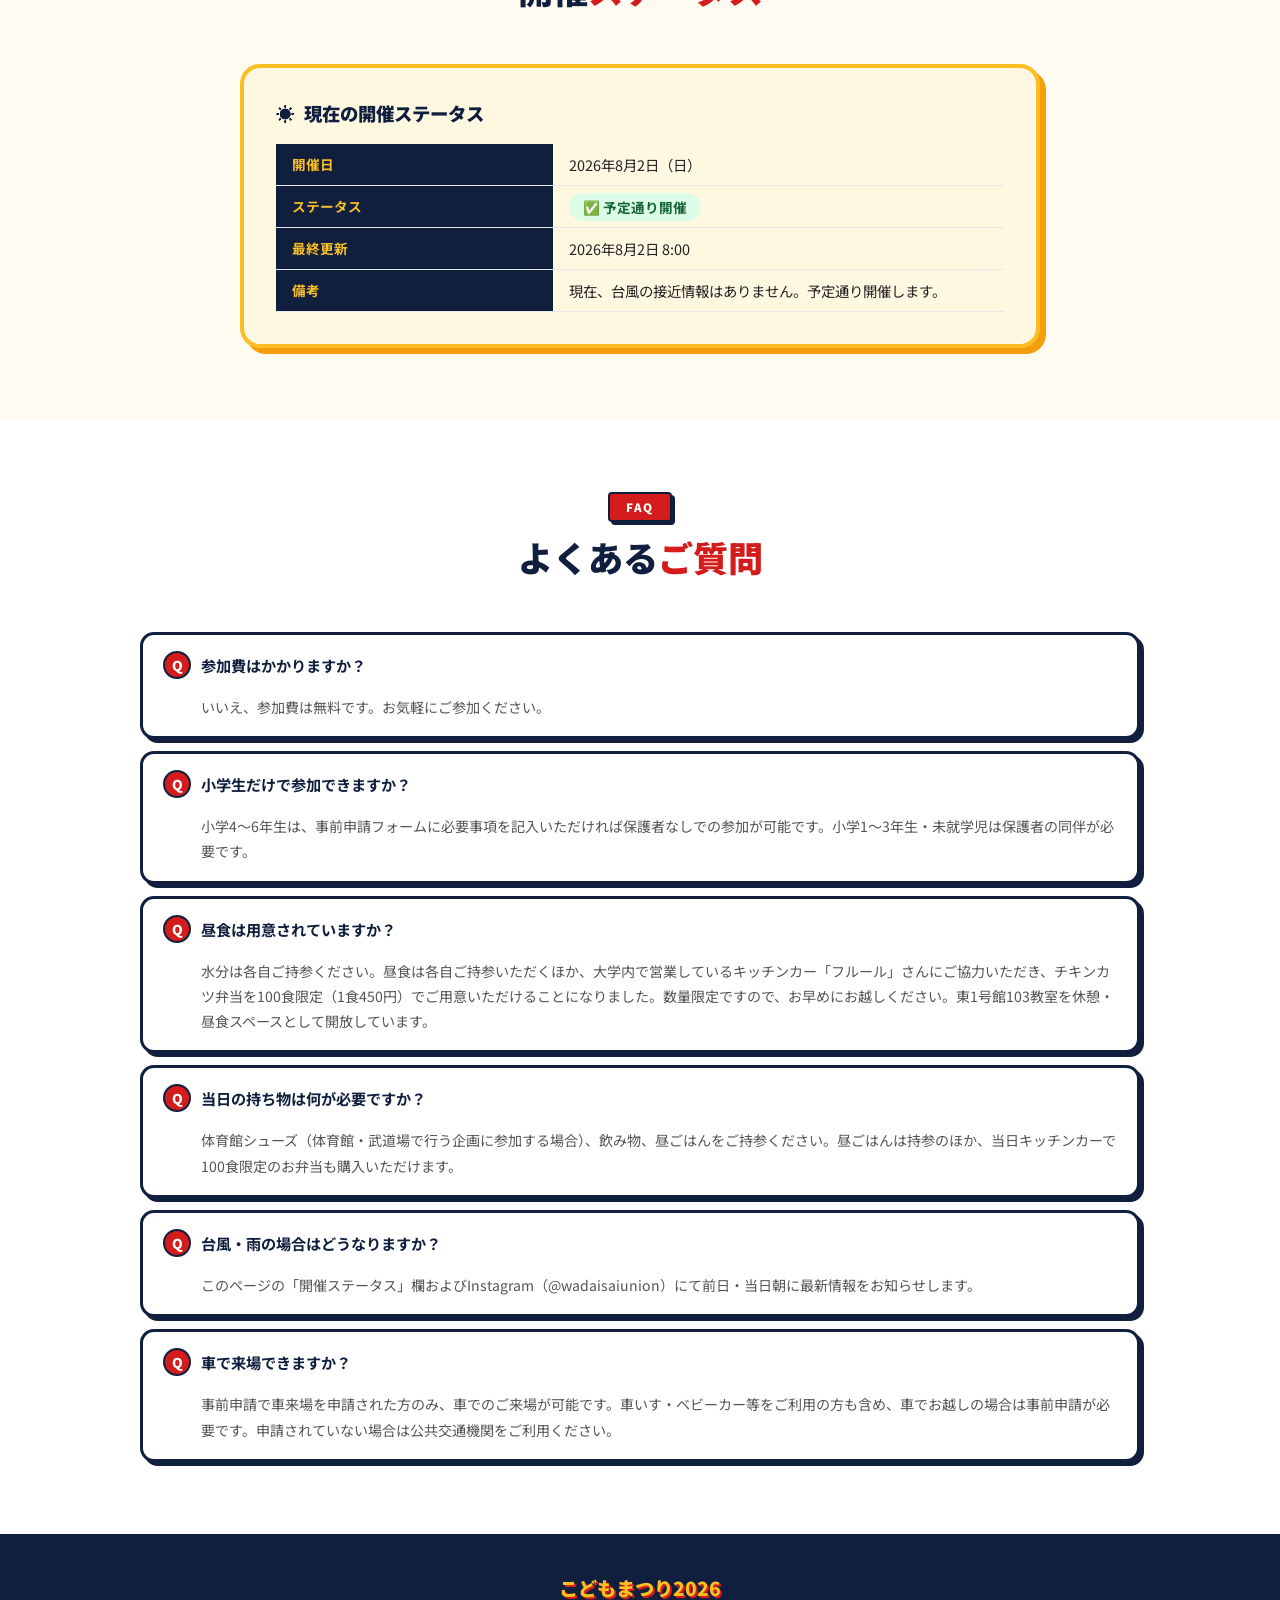
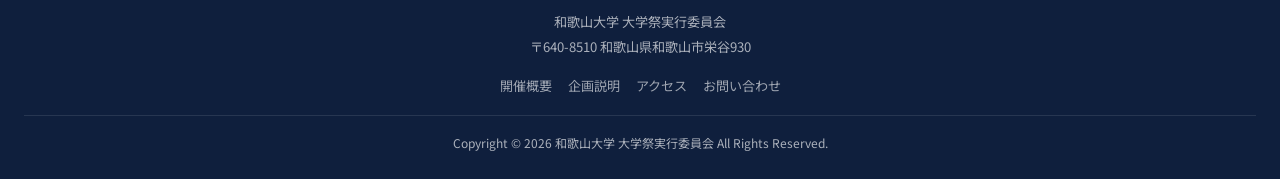
==== commit ded2bb28: "お弁当を販売終了に変更" ====
--- a/index.html
+++ b/index.html
@@ -387,7 +387,7 @@
             <th>状況</th>
             <!-- ★ 変更ポイント：販売開始したら status-delay → status-open、文言を「🍱 販売中」に変更 -->
             <!-- 　　　　　　完売したら status-open → status-cancel、文言を「🍱 完売しました」に変更 -->
-            <td><span class="status-open">🍱 販売中</span></td>
+            <td><span class="status-cancel">🍱 販売終了</span></td>
           </tr>
           <tr><th>販売開始</th><td>12:10〜（売り切れ次第終了）</td></tr>
         </table>
